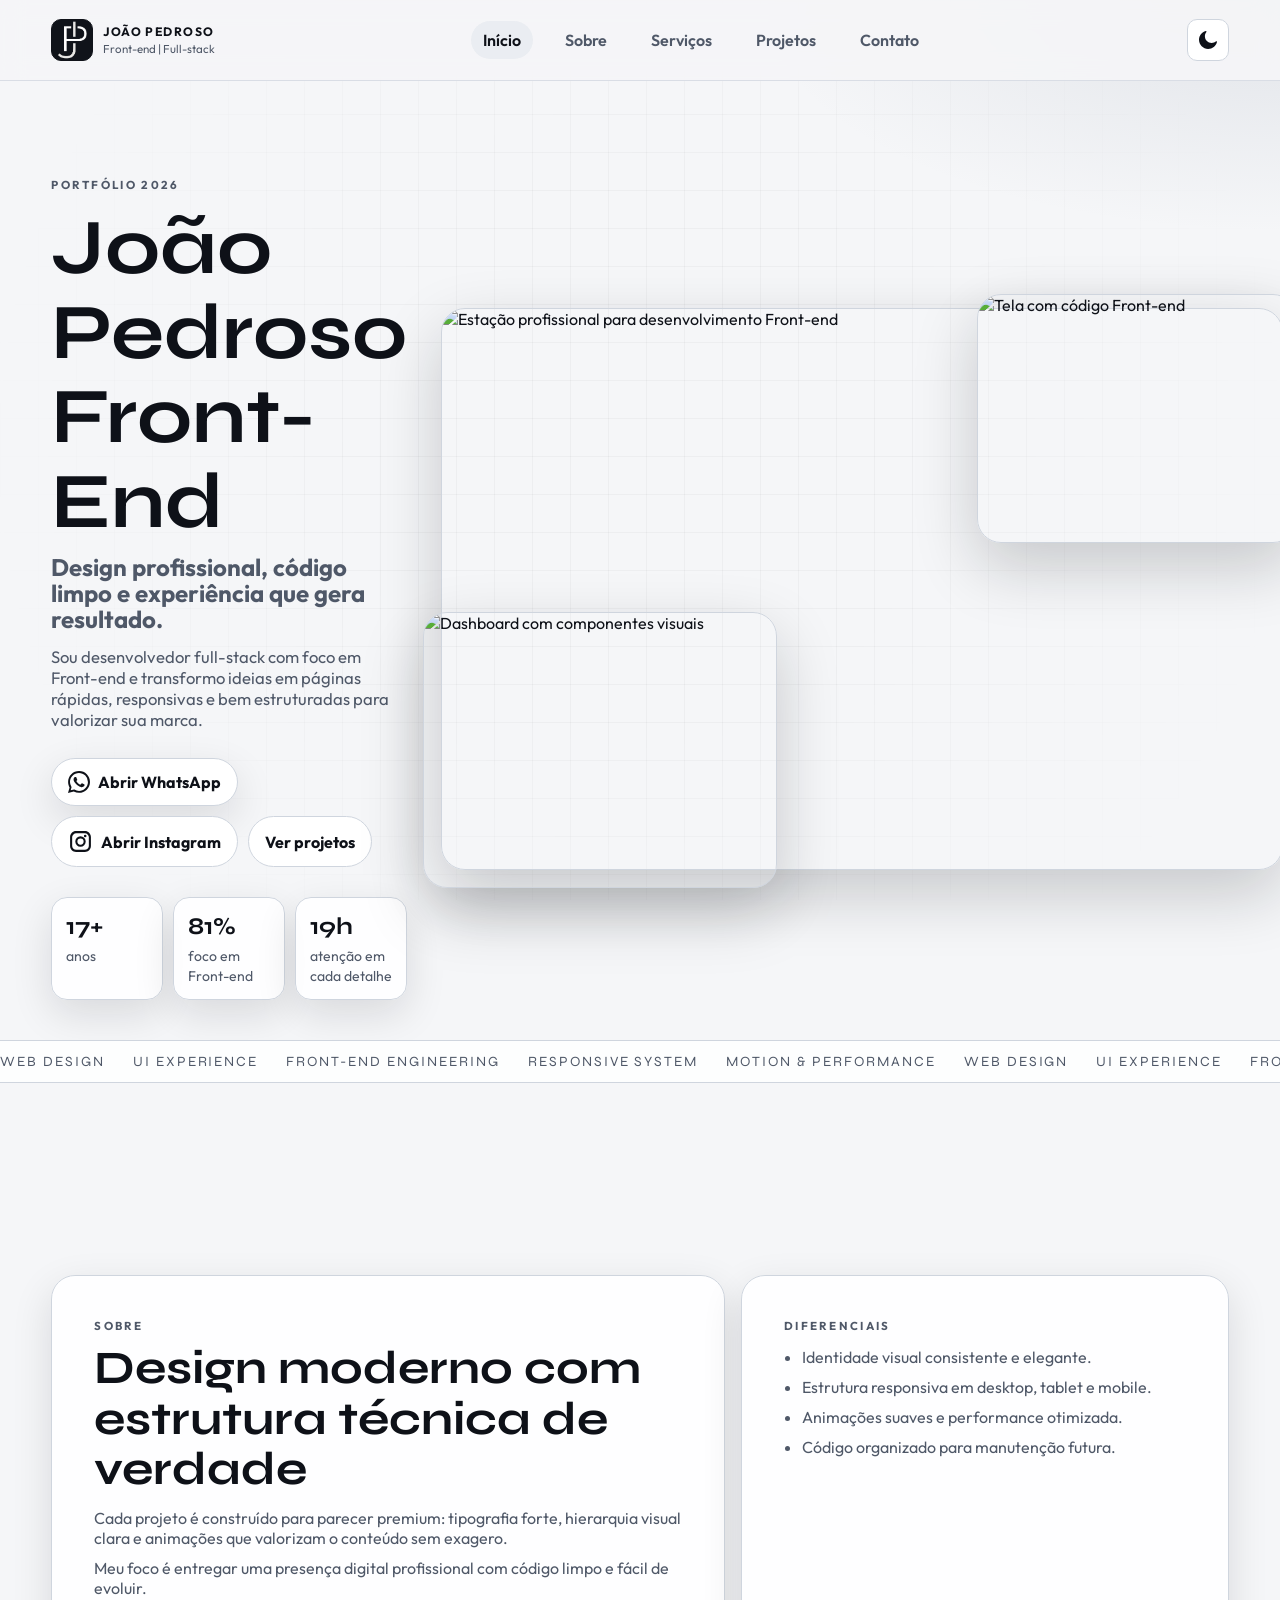
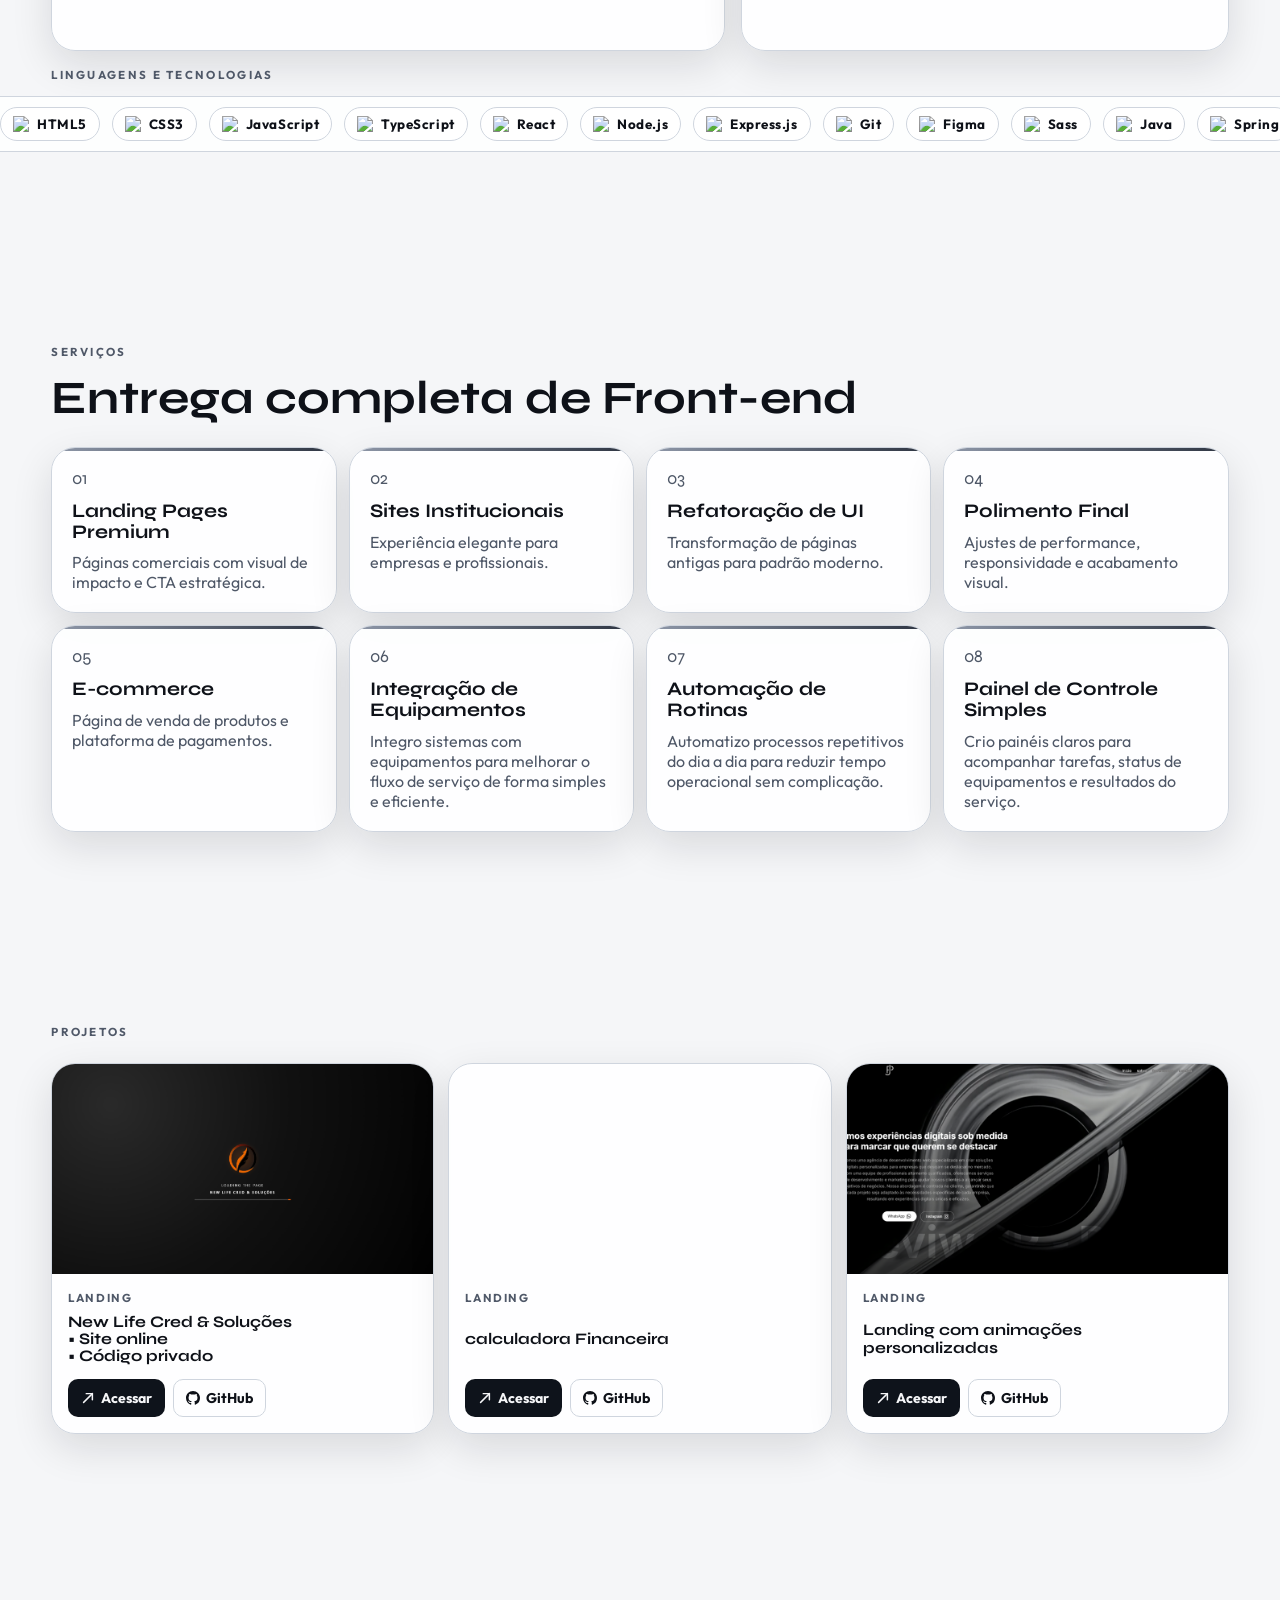
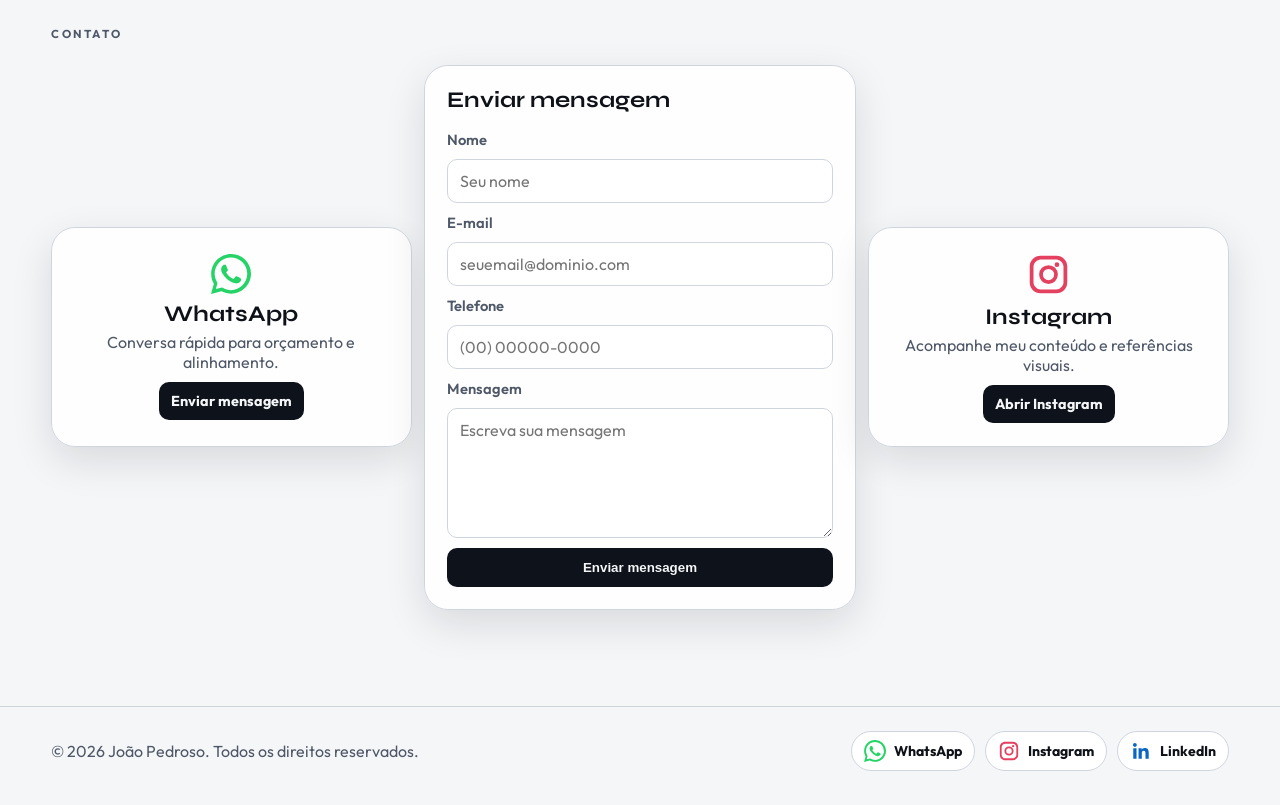
==== index.html @ 0bf7d835 "Commit do portfólio" ====
﻿<!DOCTYPE html>
<html lang="pt-BR">

<head>
  <meta charset="UTF-8" />
  <meta name="viewport" content="width=device-width, initial-scale=1.0" />
  <title>Joao Pedroso | Portfolio Front-end</title>
  <link rel="icon" href="img/logo-jp.png">
  <meta name="description"
    content="Portfolio profissional de Joao Pedroso, desenvolvedor full-stack com foco em front-end, performance, responsividade e experiencia do usuario." />
  <meta name="robots" content="index,follow,max-image-preview:large" />
  <meta name="author" content="Joao Pedroso" />
  <meta name="theme-color" content="#0e131b" />
  <meta property="og:locale" content="pt_BR" />
  <meta property="og:type" content="website" />
  <meta property="og:title" content="Joao Pedroso | Portfolio Front-end" />
  <meta property="og:description" content="Portfolio profissional de Joao Pedroso com foco em front-end moderno, codigo limpo e alta performance." />
  <meta property="og:image" content="img/logo-jp.png" />
  <meta property="og:image:alt" content="Logo de Joao Pedroso" />
  <meta name="twitter:card" content="summary_large_image" />
  <meta name="twitter:title" content="Joao Pedroso | Portfolio Front-end" />
  <meta name="twitter:description" content="Portfolio de front-end com foco em qualidade visual, performance e boas praticas." />
  <meta name="twitter:image" content="img/logo-jp.png" />
  <link rel="preconnect" href="https://fonts.googleapis.com" />
  <link rel="preconnect" href="https://fonts.gstatic.com" crossorigin />
  <link rel="preconnect" href="https://images.unsplash.com" />
  <link rel="preconnect" href="https://cdn.simpleicons.org" />
  <link rel="dns-prefetch" href="//images.unsplash.com" />
  <link rel="dns-prefetch" href="//cdn.simpleicons.org" />
  <link rel="preload" href="img/logo-jp.png" as="image" fetchpriority="high" />
  <link
    href="https://fonts.googleapis.com/css2?family=Syne:wght@500;700;800&family=Outfit:wght@300;400;500;600;700&display=swap"
    rel="stylesheet" />
  <script>
    (function () {
      try {
        var savedTheme = localStorage.getItem('jp-theme');
        var useDark = savedTheme === 'dark' || (savedTheme !== 'light' && window.matchMedia && window.matchMedia('(prefers-color-scheme: dark)').matches);
        document.documentElement.classList.toggle('dark', useDark);
      } catch (error) { }
    })();
  </script>
  <link rel="stylesheet" href="styles.css" />
</head>

<body>
  <noscript>Este site utiliza JavaScript para recursos de navegacao e animacao.</noscript>
  <div id="preload" aria-hidden="true">
    <div class="preload-box">
      <img class="preload-logo" src="img/logo-jp.png" alt="Logo JP">
      <p>Loading Portfólio</p>
      <h1>João Pedroso</h1>
      <div class="preload-line"><span></span></div>
    </div>
  </div>

  <div class="scroll-progress" aria-hidden="true"><span id="progressBar"></span></div>
  <div class="bg-layer" aria-hidden="true"></div>

  <header class="topbar" id="topo">
    <div class="shell topbar-inner">
      <a href="#home" class="brand" aria-label="Início">
        <img src="img/logo-jp.png" alt="Logo João Pedroso" width="42" height="42" />
        <span>
          <strong>JOÃO PEDROSO</strong>
          <small>Front-end | Full-stack</small>
        </span>
      </a>

      <nav class="navbar" id="navbar" aria-label="Navegação principal">
        <ul id="navList">
          <li><a href="#home">Início</a></li>
          <li><a href="#about">Sobre</a></li>
          <li><a href="#services">Serviços</a></li>
          <li><a href="#projects">Projetos</a></li>
          <li><a href="#contact">Contato</a></li>
        </ul>
      </nav>

      <div class="top-actions">
        <button id="themeBtn" class="theme-btn" type="button" aria-label="Ativar tema escuro">
          <svg class="icon-moon" aria-hidden="true" viewBox="0 0 312.812 312.812" width="18" height="18">
            <path
              d="M305.2 178.159c-3.2-.8-6.4 0-9.2 2-10.4 8.8-22.4 16-35.6 20.8-12.4 4.8-26 7.2-40.4 7.2-32.4 0-62-13.2-83.2-34.4-21.2-21.2-34.4-50.8-34.4-83.2 0-13.6 2.4-26.8 6.4-38.8 4.4-12.8 10.8-24.4 19.2-34.4 3.6-4.4 2.8-10.8-1.6-14.4-2.8-2-6-2.8-9.2-2-34 9.2-63.6 29.6-84.8 56.8-20.4 26.8-32.4 60-32.4 96 0 43.6 17.6 83.2 46.4 112s68 46.4 112 46.4c36.8 0 70.8-12.8 98-34 27.6-21.6 47.6-52.4 56-87.6 1.6-5.6-1.6-11.2-7.2-12.4z" />
          </svg>
          <svg class="icon-sun" aria-hidden="true" viewBox="0 0 45.16 45.16" width="18" height="18">
            <path
              d="M22.58 11.269c-6.237 0-11.311 5.075-11.311 11.312s5.074 11.312 11.311 11.312c6.236 0 11.311-5.074 11.311-11.312S28.816 11.269 22.58 11.269zM22.58 7.944a2.207 2.207 0 0 1-2.207-2.206V2.207a2.207 2.207 0 1 1 4.414 0v3.531a2.207 2.207 0 0 1-2.207 2.206zM22.58 37.215a2.207 2.207 0 0 0-2.207 2.207v3.53a2.207 2.207 0 1 0 4.414 0v-3.53a2.208 2.208 0 0 0-2.207-2.207zM32.928 12.231a2.208 2.208 0 0 1 0-3.121l2.497-2.497a2.207 2.207 0 1 1 3.121 3.121l-2.497 2.497a2.207 2.207 0 0 1-3.121 0zM12.231 32.93a2.205 2.205 0 0 0-3.121 0l-2.497 2.496a2.207 2.207 0 0 0 3.121 3.121l2.497-2.498a2.204 2.204 0 0 0 0-3.119zM37.215 22.58c0-1.219.988-2.207 2.207-2.207h3.531a2.207 2.207 0 1 1 0 4.413h-3.531a2.206 2.206 0 0 1-2.207-2.206zM7.944 22.58a2.207 2.207 0 0 0-2.207-2.207h-3.53a2.207 2.207 0 1 0 0 4.413h3.531a2.206 2.206 0 0 0 2.206-2.206zM32.928 32.93a2.208 2.208 0 0 1 3.121 0l2.497 2.497a2.205 2.205 0 1 1-3.121 3.12l-2.497-2.497a2.205 2.205 0 0 1 0-3.12zM12.231 12.231a2.207 2.207 0 0 0 0-3.121L9.734 6.614a2.207 2.207 0 0 0-3.121 3.12l2.497 2.497a2.205 2.205 0 0 0 3.121 0z" />
          </svg>
        </button>
        <button id="menuBtn" class="menu-btn" type="button" aria-expanded="false" aria-controls="navbar"
          aria-label="Abrir menu">
          <span class="menu-btn__icon" aria-hidden="true">
            <span class="menu-btn__bar"></span>
            <span class="menu-btn__bar"></span>
            <span class="menu-btn__bar"></span>
          </span>
        </button>
      </div>
    </div>
  </header>

  <main id="main-content">
    <section id="home" class="hero section">
      <div class="shell hero-layout">
        <div class="hero-left reveal">
          <p class="label">Portfólio 2026</p>
          <h2>
            João Pedroso Front-End
            <span>Design profissional, código limpo e experiência que gera resultado.</span>
          </h2>
          <p class="hero-copy">Sou desenvolvedor full-stack com foco em Front-end e transformo ideias em páginas
            rápidas, responsivas e bem estruturadas para valorizar sua marca.</p>

          <div class="hero-cta">
            <a class="action solid" href="https://wa.me/5543996877731" target="_blank" rel="noopener noreferrer">
              <svg xmlns="http://www.w3.org/2000/svg" width="22" height="22" viewBox="0 0 24 24" fill="currentColor">
            <path
              d="M20.52 3.48A11.79 11.79 0 0 0 12.05 0C5.46 0 .12 5.34.12 11.93c0 2.1.55 4.16 1.6 5.98L0 24l6.27-1.64a11.9 11.9 0 0 0 5.78 1.47h.01c6.58 0 11.93-5.34 11.93-11.93 0-3.19-1.24-6.18-3.47-8.42zM12.06 21.7c-1.78 0-3.53-.48-5.06-1.39l-.36-.21-3.72.97.99-3.63-.23-.37a9.78 9.78 0 0 1-1.5-5.14c0-5.4 4.39-9.79 9.79-9.79 2.61 0 5.07 1.02 6.91 2.86a9.72 9.72 0 0 1 2.87 6.92c0 5.4-4.39 9.78-9.79 9.78zm5.37-7.33c-.29-.14-1.71-.85-1.98-.95-.27-.1-.47-.14-.67.14-.2.29-.77.95-.95 1.15-.17.2-.35.22-.64.07-.29-.14-1.23-.45-2.34-1.44-.87-.78-1.46-1.74-1.63-2.03-.17-.29-.02-.44.13-.58.13-.13.29-.35.44-.52.14-.17.19-.29.29-.49.1-.2.05-.37-.02-.52-.07-.14-.67-1.61-.92-2.21-.24-.58-.48-.5-.67-.51l-.57-.01c-.2 0-.52.07-.79.37-.27.29-1.04 1.01-1.04 2.46s1.06 2.85 1.21 3.05c.14.2 2.09 3.19 5.06 4.47.71.31 1.26.49 1.69.63.71.23 1.36.2 1.87.12.57-.09 1.71-.7 1.95-1.37.24-.67.24-1.24.17-1.37-.07-.12-.27-.2-.56-.34z" />
          </svg>
              <span>Abrir WhatsApp</span>
            </a>
            <a class="action soft" href="https://instagram.com/joao_pedroso_15" target="_blank"
              rel="noopener noreferrer">
              <svg xmlns="http://www.w3.org/2000/svg" width="25" height="25" viewBox="0 0 24 24" fill="currentColor">
            <path
              d="M7.75 2C4.57 2 2 4.57 2 7.75v8.5C2 19.43 4.57 22 7.75 22h8.5C19.43 22 22 19.43 22 16.25v-8.5C22 4.57 19.43 2 16.25 2h-8.5zm0 2h8.5C18.01 4 20 5.99 20 7.75v8.5c0 1.76-1.99 3.75-3.75 3.75h-8.5C5.99 20 4 18.01 4 16.25v-8.5C4 5.99 5.99 4 7.75 4zm8.75 1.5a1.25 1.25 0 1 0 0 2.5 1.25 1.25 0 0 0 0-2.5zM12 7a5 5 0 1 0 0 10 5 5 0 0 0 0-10zm0 2a3 3 0 1 1 0 6 3 3 0 0 1 0-6z" />
          </svg>
              <span>Abrir Instagram</span>
            </a>
            <a class="action soft" href="#projects">Ver projetos</a>
          </div>

          <div class="kpi-row">
            <article class="kpi reveal delay-1">
              <strong data-counter="21" data-suffix="+">0</strong>
              <span>anos</span>
            </article>
            <article class="kpi reveal delay-2">
              <strong data-counter="100" data-suffix="%">0</strong>
              <span>foco em Front-end</span>
            </article>
            <article class="kpi reveal delay-3">
              <strong data-counter="24" data-suffix="h">0</strong>
              <span>atenção em cada detalhe</span>
            </article>
          </div>
        </div>

        <div class="hero-right reveal delay-1">
          <figure class="frame frame-main">
            <img src="https://images.unsplash.com/photo-1518773553398-650c184e0bb3?auto=format&fit=crop&w=1500&q=80"
              alt="Estação profissional para desenvolvimento Front-end" width="1500" height="1000"
              fetchpriority="high" />
          </figure>
          <figure class="frame frame-top">
            <img src="https://images.unsplash.com/photo-1461749280684-dccba630e2f6?auto=format&fit=crop&w=900&q=80"
              alt="Tela com código Front-end" width="900" height="700" loading="lazy" />
          </figure>
          <figure class="frame frame-bottom">
            <img src="https://images.unsplash.com/photo-1558655146-d09347e92766?auto=format&fit=crop&w=900&q=80"
              alt="Dashboard com componentes visuais" width="900" height="700" loading="lazy" />
          </figure>
        </div>
      </div>

      <div class="ticker reveal">
        <div class="track" data-track>
          <span>WEB DESIGN</span>
          <span>UI EXPERIENCE</span>
          <span>FRONT-END ENGINEERING</span>
          <span>RESPONSIVE SYSTEM</span>
          <span>MOTION & PERFORMANCE</span>
        </div>
      </div>
    </section>

    <section id="about" class="section">
      <div class="shell about-layout">
        <article class="about-card reveal">
          <p class="label">Sobre</p>
          <h3>Design moderno com estrutura técnica de verdade</h3>
          <p>Cada projeto é construído para parecer premium: tipografia forte, hierarquia visual clara e animações que
            valorizam o conteúdo sem exagero.</p>
          <p>Meu foco é entregar uma presença digital profissional com código limpo e fácil de evoluir.</p>
        </article>

        <article class="highlight-card reveal delay-1">
          <p class="label">Diferenciais</p>
          <ul>
            <li>Identidade visual consistente e elegante.</li>
            <li>Estrutura responsiva em desktop, tablet e mobile.</li>
            <li>Animações suaves e performance otimizada.</li>
            <li>Código organizado para manutenção futura.</li>
          </ul>
        </article>
      </div>

      <div class="shell about-tech-loop reveal delay-2">
        <p class="label">Linguagens e tecnologias</p>
      </div>

      <div class="ticker tech-ticker reveal delay-2">
        <div class="track track-tech" data-track data-speed="82" data-min-duration="16">
          <span class="tech-chip"><img src="https://cdn.simpleicons.org/html5/E34F26" alt="HTML5" width="16" height="16"
              loading="lazy" />HTML5</span>
          <span class="tech-chip"><img src="https://cdn.simpleicons.org/css/1572B6" alt="CSS3" width="16" height="16"
              loading="lazy" />CSS3</span>
          <span class="tech-chip"><img src="https://cdn.simpleicons.org/javascript/F7DF1E" alt="JavaScript" width="16"
              height="16" loading="lazy" />JavaScript</span>
          <span class="tech-chip"><img src="https://cdn.simpleicons.org/typescript/3178C6" alt="TypeScript" width="16"
              height="16" loading="lazy" />TypeScript</span>
          <span class="tech-chip"><img src="https://cdn.simpleicons.org/react/61DAFB" alt="React" width="16" height="16"
              loading="lazy" />React</span>
          <span class="tech-chip"><img src="https://cdn.simpleicons.org/node.js/5FA04E" alt="Node.js" width="16"
              height="16" loading="lazy" />Node.js</span>
          <span class="tech-chip"><img src="https://cdn.simpleicons.org/express/white" alt="Express.js" width="16"
              height="16" loading="lazy" />Express.js</span>
          <span class="tech-chip"><img src="https://cdn.simpleicons.org/git/F05032" alt="Git" width="16" height="16"
              loading="lazy" />Git</span>
          <span class="tech-chip"><img src="https://cdn.simpleicons.org/figma/F24E1E" alt="Figma" width="16" height="16"
              loading="lazy" />Figma</span>
          <span class="tech-chip"><img src="https://cdn.simpleicons.org/sass/CC6699" alt="Sass" width="16" height="16"
              loading="lazy" />Sass</span>
          <span class="tech-chip"><img src="https://cdn.jsdelivr.net/gh/devicons/devicon/icons/java/java-original.svg" alt="Java" width="16" height="16"
              loading="lazy" />Java</span>
          <span class="tech-chip"><img src="https://cdn.simpleicons.org/spring" alt="Java" width="16" height="16"
              loading="lazy" />Spring</span>
          <span class="tech-chip"><img src="https://cdn.simpleicons.org/python/3776AB" alt="Python" width="16"
              height="16" loading="lazy" />Python</span>
        </div>
      </div>
    </section>

    <section id="services" class="section">
      <div class="shell">
        <div class="section-head reveal">
          <p class="label">Serviços</p>
          <h3>Entrega completa de Front-end</h3>
        </div>

        <div class="service-board">
          <article class="service-item reveal">
            <span>01</span>
            <h4>Landing Pages Premium</h4>
            <p>Páginas comerciais com visual de impacto e CTA estratégica.</p>
          </article>
          <article class="service-item reveal delay-1">
            <span>02</span>
            <h4>Sites Institucionais</h4>
            <p>Experiência elegante para empresas e profissionais.</p>
          </article>
          <article class="service-item reveal delay-2">
            <span>03</span>
            <h4>Refatoração de UI</h4>
            <p>Transformação de páginas antigas para padrão moderno.</p>
          </article>
          <article class="service-item reveal delay-3">
            <span>04</span>
            <h4>Polimento Final</h4>
            <p>Ajustes de performance, responsividade e acabamento visual.</p>
          </article>
          <article class="service-item reveal delay-5">
            <span>05</span>
            <h4>E-commerce</h4>
            <p>Página de venda de produtos e plataforma de pagamentos.</p>
          </article>
          <article class="service-item reveal delay-6">
            <span>06</span>
            <h4>Integração de Equipamentos</h4>
            <p>Integro sistemas com equipamentos para melhorar o fluxo de serviço de forma simples e eficiente.</p>
          </article>
          <article class="service-item reveal delay-7">
            <span>07</span>
            <h4>Automação de Rotinas</h4>
            <p>Automatizo processos repetitivos do dia a dia para reduzir tempo operacional sem complicação.</p>
          </article>
          <article class="service-item reveal delay-8">
            <span>08</span>
            <h4>Painel de Controle Simples</h4>
            <p>Crio painéis claros para acompanhar tarefas, status de equipamentos e resultados do serviço.</p>
          </article>
        </div>
      </div>
    </section>

    <section id="projects" class="section">
      <div class="shell">
        <div class="section-head reveal">
          <p class="label">Projetos</p>
        </div>

        <div class="project-mosaic">
          <article class="project reveal">
            <img src="img/tela1.png" alt="Projeto de landing page moderna" width="1400" height="920" loading="lazy" />
            <div class="project-body">
              <p>Landing</p>
              <h4>New Life Cred & Soluções
                <br>• Site online
                <br>• Código privado
              </h4>
              <div class="project-actions">
                <a href="https://newlifecredsolucoes.netlify.app/" target="_blank" rel="noopener noreferrer">
                  <svg aria-hidden="true" viewBox="0 0 16 16" width="14" height="14" fill="none" stroke="currentColor"
                    stroke-width="1.7" stroke-linecap="round" stroke-linejoin="round">
                    <path d="M6 3h7v7" />
                    <path d="M13 3L3 13" />
                  </svg>
                  <span>Acessar</span>
                </a>
                <a href="https://github.com/" target="_blank" rel="noopener noreferrer" class="alt">
                  <svg aria-hidden="true" viewBox="0 0 16 16" width="14" height="14">
                    <path fill="currentColor"
                      d="M8 0C3.58 0 0 3.58 0 8c0 3.54 2.29 6.53 5.47 7.59.4.07.55-.17.55-.38 0-.19-.01-.82-.01-1.49-2.01.37-2.53-.49-2.69-.94-.09-.23-.48-.94-.82-1.13-.28-.15-.68-.52-.01-.53.63-.01 1.08.58 1.23.82.72 1.21 1.87.87 2.33.66.07-.52.28-.87.51-1.07-1.78-.2-3.64-.89-3.64-3.95 0-.87.31-1.59.82-2.15-.08-.2-.36-1.02.08-2.12 0 0 .67-.21 2.2.82a7.65 7.65 0 0 1 2-.27c.68 0 1.36.09 2 .27 1.53-1.04 2.2-.82 2.2-.82.44 1.1.16 1.92.08 2.12.51.56.82 1.27.82 2.15 0 3.07-1.87 3.75-3.65 3.95.29.25.54.73.54 1.48 0 1.07-.01 1.93-.01 2.2 0 .21.15.46.55.38A8.01 8.01 0 0 0 16 8c0-4.42-3.58-8-8-8z" />
                  </svg>
                  <span>GitHub</span>
                </a>
              </div>
            </div>
          </article>

          <article class="project reveal delay-1">
            <img src="img/tela2.png" alt="Projeto de calculadora" width="1200" height="860" loading="lazy" />
            <div class="project-body">
              <p>Landing</p>
              <h4>calculadora Financeira</h4>
              <div class="project-actions">
                <a href="https://calculadoras-financeiras-joaopedroso.netlify.app/" target="_blank"
                  rel="noopener noreferrer">
                  <svg aria-hidden="true" viewBox="0 0 16 16" width="14" height="14" fill="none" stroke="currentColor"
                    stroke-width="1.7" stroke-linecap="round" stroke-linejoin="round">
                    <path d="M6 3h7v7" />
                    <path d="M13 3L3 13" />
                  </svg>
                  <span>Acessar</span>
                </a>
                <a href="https://github.com/" target="_blank" rel="noopener noreferrer" class="alt">
                  <svg aria-hidden="true" viewBox="0 0 16 16" width="14" height="14">
                    <path fill="currentColor"
                      d="M8 0C3.58 0 0 3.58 0 8c0 3.54 2.29 6.53 5.47 7.59.4.07.55-.17.55-.38 0-.19-.01-.82-.01-1.49-2.01.37-2.53-.49-2.69-.94-.09-.23-.48-.94-.82-1.13-.28-.15-.68-.52-.01-.53.63-.01 1.08.58 1.23.82.72 1.21 1.87.87 2.33.66.07-.52.28-.87.51-1.07-1.78-.2-3.64-.89-3.64-3.95 0-.87.31-1.59.82-2.15-.08-.2-.36-1.02.08-2.12 0 0 .67-.21 2.2.82a7.65 7.65 0 0 1 2-.27c.68 0 1.36.09 2 .27 1.53-1.04 2.2-.82 2.2-.82.44 1.1.16 1.92.08 2.12.51.56.82 1.27.82 2.15 0 3.07-1.87 3.75-3.65 3.95.29.25.54.73.54 1.48 0 1.07-.01 1.93-.01 2.2 0 .21.15.46.55.38A8.01 8.01 0 0 0 16 8c0-4.42-3.58-8-8-8z" />
                  </svg>
                  <span>GitHub</span>
                </a>
              </div>
            </div>
          </article>

          <article class="project reveal delay-2 project-placeholder-card">
            <img src="img/tela3.png" alt="Projeto de landing com animações personalizadas" width="1200" height="860"
              loading="lazy" />
            <div class="project-body">
              <p>Landing</p>
              <h4>Landing com animações personalizadas</h4>
              <div class="project-actions">
                <a href="https://perfil-jp.netlify.app/" target="_blank" rel="noopener noreferrer">
                  <svg aria-hidden="true" viewBox="0 0 16 16" width="14" height="14" fill="none" stroke="currentColor"
                    stroke-width="1.7" stroke-linecap="round" stroke-linejoin="round">
                    <path d="M6 3h7v7" />
                    <path d="M13 3L3 13" />
                  </svg>
                  <span>Acessar</span>
                </a>
                <a href="https://github.com/" target="_blank" rel="noopener noreferrer" class="alt">
                  <svg aria-hidden="true" viewBox="0 0 16 16" width="14" height="14">
                    <path fill="currentColor"
                      d="M8 0C3.58 0 0 3.58 0 8c0 3.54 2.29 6.53 5.47 7.59.4.07.55-.17.55-.38 0-.19-.01-.82-.01-1.49-2.01.37-2.53-.49-2.69-.94-.09-.23-.48-.94-.82-1.13-.28-.15-.68-.52-.01-.53.63-.01 1.08.58 1.23.82.72 1.21 1.87.87 2.33.66.07-.52.28-.87.51-1.07-1.78-.2-3.64-.89-3.64-3.95 0-.87.31-1.59.82-2.15-.08-.2-.36-1.02.08-2.12 0 0 .67-.21 2.2.82a7.65 7.65 0 0 1 2-.27c.68 0 1.36.09 2 .27 1.53-1.04 2.2-.82 2.2-.82.44 1.1.16 1.92.08 2.12.51.56.82 1.27.82 2.15 0 3.07-1.87 3.75-3.65 3.95.29.25.54.73.54 1.48 0 1.07-.01 1.93-.01 2.2 0 .21.15.46.55.38A8.01 8.01 0 0 0 16 8c0-4.42-3.58-8-8-8z" />
                  </svg>
                  <span>GitHub</span>
                </a>
              </div>
            </div>
          </article>
        </div>
      </div>
      <!-- <div class="projects-more reveal">
        <a href="projetos.html" class="btn-more">
          <span>Ver mais</span>

          <svg viewBox="0 0 16 16" width="16" height="16" fill="none" stroke="currentColor" stroke-width="1.8"
            stroke-linecap="round" stroke-linejoin="round">
            <path d="M3 8h10" />
            <path d="M9 4l4 4-4 4" />
          </svg>

        </a>
      </div> -->
    </section>


    <section id="contact" class="section">
      <div class="shell">
        <div class="section-head reveal">
          <p class="label">Contato</p>
        </div>

        <div class="contact-layout">
          <article class="contact-card contact-card-compact whatsapp reveal">
            <svg xmlns="http://www.w3.org/2000/svg" width="40" height="40" viewBox="0 0 24 24" fill="currentColor">
            <path
              d="M20.52 3.48A11.79 11.79 0 0 0 12.05 0C5.46 0 .12 5.34.12 11.93c0 2.1.55 4.16 1.6 5.98L0 24l6.27-1.64a11.9 11.9 0 0 0 5.78 1.47h.01c6.58 0 11.93-5.34 11.93-11.93 0-3.19-1.24-6.18-3.47-8.42zM12.06 21.7c-1.78 0-3.53-.48-5.06-1.39l-.36-.21-3.72.97.99-3.63-.23-.37a9.78 9.78 0 0 1-1.5-5.14c0-5.4 4.39-9.79 9.79-9.79 2.61 0 5.07 1.02 6.91 2.86a9.72 9.72 0 0 1 2.87 6.92c0 5.4-4.39 9.78-9.79 9.78zm5.37-7.33c-.29-.14-1.71-.85-1.98-.95-.27-.1-.47-.14-.67.14-.2.29-.77.95-.95 1.15-.17.2-.35.22-.64.07-.29-.14-1.23-.45-2.34-1.44-.87-.78-1.46-1.74-1.63-2.03-.17-.29-.02-.44.13-.58.13-.13.29-.35.44-.52.14-.17.19-.29.29-.49.1-.2.05-.37-.02-.52-.07-.14-.67-1.61-.92-2.21-.24-.58-.48-.5-.67-.51l-.57-.01c-.2 0-.52.07-.79.37-.27.29-1.04 1.01-1.04 2.46s1.06 2.85 1.21 3.05c.14.2 2.09 3.19 5.06 4.47.71.31 1.26.49 1.69.63.71.23 1.36.2 1.87.12.57-.09 1.71-.7 1.95-1.37.24-.67.24-1.24.17-1.37-.07-.12-.27-.2-.56-.34z" />
          </svg>
            <h4>WhatsApp</h4>
            <p>Conversa rápida para orçamento e alinhamento.</p>
            <a href="https://wa.me/5543996877731" target="_blank" rel="noopener noreferrer">Enviar mensagem</a>
          </article>

          <form id="contactForm" class="contact-form reveal delay-2"
            action="https://formsubmit.co/joaoclaudiocaleffipedroso520@gmail.com" method="POST">
            <input type="hidden" name="_captcha" value="false" />
            <input type="hidden" name="_subject" value="Novo contato via portfolio" />
            <input type="hidden" name="_template" value="table" />
            <input type="text" name="_honey" tabindex="-1" autocomplete="off" aria-hidden="true"
              style="position:absolute;left:-9999px" />
            <h4>Enviar mensagem</h4>

            <label for="name">Nome</label>
            <input id="name" name="name" type="text" placeholder="Seu nome" autocomplete="name" required />

            <label for="email">E-mail</label>
            <input id="email" name="email" type="email" placeholder="seuemail@dominio.com" autocomplete="email" required />

            <label for="telefone">Telefone</label>
            <input id="telefone" name="telefone" type="tel" placeholder="(00) 00000-0000" autocomplete="tel" inputmode="tel" required />

            <label for="message">Mensagem</label>
            <textarea id="message" name="message" rows="5" placeholder="Escreva sua mensagem" autocomplete="off" required></textarea>

            <button type="submit">Enviar mensagem</button>
            <p id="formMessage" aria-live="polite" aria-atomic="true" role="status" hidden></p>
          </form>
          <article class="contact-card contact-card-compact instagram reveal delay-1">
            <svg xmlns="http://www.w3.org/2000/svg" width="45" height="45" viewBox="0 0 24 24" fill="currentColor">
              <path
                d="M7.75 2C4.57 2 2 4.57 2 7.75v8.5C2 19.43 4.57 22 7.75 22h8.5C19.43 22 22 19.43 22 16.25v-8.5C22 4.57 19.43 2 16.25 2h-8.5zm0 2h8.5C18.01 4 20 5.99 20 7.75v8.5c0 1.76-1.99 3.75-3.75 3.75h-8.5C5.99 20 4 18.01 4 16.25v-8.5C4 5.99 5.99 4 7.75 4zm8.75 1.5a1.25 1.25 0 1 0 0 2.5 1.25 1.25 0 0 0 0-2.5zM12 7a5 5 0 1 0 0 10 5 5 0 0 0 0-10zm0 2a3 3 0 1 1 0 6 3 3 0 0 1 0-6z" />
            </svg>
            <h4>Instagram</h4>
            <p>Acompanhe meu conteúdo e referências visuais.</p>
            <a href="https://instagram.com/joao_pedroso_15" target="_blank" rel="noopener noreferrer">
              Abrir Instagram
            </a>
          </article>
        </div>
      </div>
    </section>
  </main>

  <footer class="footer">
    <div class="shell footer-inner">
      <p>&copy; <span id="year"></span> João Pedroso. Todos os direitos reservados.</p>
      <div class="footer-links">
        <a href="https://wa.me/5543996877731" target="_blank" rel="noopener noreferrer">
          <svg xmlns="http://www.w3.org/2000/svg" width="22" height="22" viewBox="0 0 24 24" fill="#25D366">
            <path
              d="M20.52 3.48A11.79 11.79 0 0 0 12.05 0C5.46 0 .12 5.34.12 11.93c0 2.1.55 4.16 1.6 5.98L0 24l6.27-1.64a11.9 11.9 0 0 0 5.78 1.47h.01c6.58 0 11.93-5.34 11.93-11.93 0-3.19-1.24-6.18-3.47-8.42zM12.06 21.7c-1.78 0-3.53-.48-5.06-1.39l-.36-.21-3.72.97.99-3.63-.23-.37a9.78 9.78 0 0 1-1.5-5.14c0-5.4 4.39-9.79 9.79-9.79 2.61 0 5.07 1.02 6.91 2.86a9.72 9.72 0 0 1 2.87 6.92c0 5.4-4.39 9.78-9.79 9.78zm5.37-7.33c-.29-.14-1.71-.85-1.98-.95-.27-.1-.47-.14-.67.14-.2.29-.77.95-.95 1.15-.17.2-.35.22-.64.07-.29-.14-1.23-.45-2.34-1.44-.87-.78-1.46-1.74-1.63-2.03-.17-.29-.02-.44.13-.58.13-.13.29-.35.44-.52.14-.17.19-.29.29-.49.1-.2.05-.37-.02-.52-.07-.14-.67-1.61-.92-2.21-.24-.58-.48-.5-.67-.51l-.57-.01c-.2 0-.52.07-.79.37-.27.29-1.04 1.01-1.04 2.46s1.06 2.85 1.21 3.05c.14.2 2.09 3.19 5.06 4.47.71.31 1.26.49 1.69.63.71.23 1.36.2 1.87.12.57-.09 1.71-.7 1.95-1.37.24-.67.24-1.24.17-1.37-.07-.12-.27-.2-.56-.34z" />
          </svg>
          <span>WhatsApp</span>
        </a>

        <a href="https://instagram.com/joao_pedroso_15" target="_blank" rel="noopener noreferrer">
          <svg xmlns="http://www.w3.org/2000/svg" width="22" height="22" viewBox="0 0 24 24" fill="#E4405F">
            <path
              d="M7.75 2C4.57 2 2 4.57 2 7.75v8.5C2 19.43 4.57 22 7.75 22h8.5C19.43 22 22 19.43 22 16.25v-8.5C22 4.57 19.43 2 16.25 2h-8.5zm0 2h8.5C18.01 4 20 5.99 20 7.75v8.5c0 1.76-1.99 3.75-3.75 3.75h-8.5C5.99 20 4 18.01 4 16.25v-8.5C4 5.99 5.99 4 7.75 4zm8.75 1.5a1.25 1.25 0 1 0 0 2.5 1.25 1.25 0 0 0 0-2.5zM12 7a5 5 0 1 0 0 10 5 5 0 0 0 0-10zm0 2a3 3 0 1 1 0 6 3 3 0 0 1 0-6z" />
          </svg>
          <span>Instagram</span>
        </a>

        <a href="https://www.linkedin.com/in/joão-pedroso-" target="_blank" rel="noopener noreferrer">
          <svg xmlns="http://www.w3.org/2000/svg" width="22" height="22" viewBox="0 0 24 24" fill="#0A66C2">
            <path
              d="M20.447 20.452H16.9V14.84c0-1.337-.025-3.06-1.865-3.06-1.868 0-2.154 1.459-2.154 2.967v5.705H9.337V9h3.4v1.561h.049c.474-.9 1.635-1.849 3.364-1.849 3.597 0 4.26 2.368 4.26 5.455v6.285zM5.337 7.433c-1.144 0-2.068-.927-2.068-2.07 0-1.144.924-2.069 2.068-2.069 1.143 0 2.068.925 2.068 2.069 0 1.143-.925 2.07-2.068 2.07zM7.119 20.452H3.555V9h3.564v11.452z" />
          </svg>
          <span>LinkedIn</span>
        </a>
      </div>
    </div>
  </footer>

  <script src="script.js" defer></script>
</body>

</html>
---- styles.css ----
﻿:root {
  --bg: #f5f6f8;
  --surface: #ffffff;
  --surface-soft: #eaedf2;
  --text: #0e1118;
  --text-soft: #4f5868;
  --line: #cfd5de;
  --primary: #0e131b;
  --primary-soft: #252c3a;
  --shadow-soft: 0 14px 40px rgba(14, 18, 27, 0.12);
  --shadow-hard: 0 24px 64px rgba(14, 18, 27, 0.2);
  --radius-lg: 24px;
  --radius-md: 16px;
}

html.dark,
body.dark {
  --bg: #0b0f16;
  --surface: #121824;
  --surface-soft: #1a2232;
  --text: #edf1f7;
  --text-soft: #b3bdcd;
  --line: #2e3a4f;
  --primary: #f0f4fa;
  --primary-soft: #d2dae8;
  --shadow-soft: 0 14px 42px rgba(0, 0, 0, 0.32);
  --shadow-hard: 0 24px 66px rgba(0, 0, 0, 0.48);
}

.instagram svg{
  color:#E4405F;
}
.whatsapp svg{
  color:#25D366;
}

* {
  box-sizing: border-box;
}

html {
  scroll-behavior: smooth;
}

body {
  margin: 0;
  min-height: 100vh;
  overflow-x: hidden;
  color: var(--text);
  font-family: "Outfit", sans-serif;
  background:
    radial-gradient(1000px 450px at 0% -8%, rgba(134, 143, 158, 0.2), transparent 60%),
    radial-gradient(900px 400px at 100% 0%, rgba(120, 132, 153, 0.16), transparent 58%),
    var(--bg);
}

img {
  display: block;
  max-width: 100%;
}

a {
  color: inherit;
}

.bg-layer {
  position: fixed;
  inset: 0;
  z-index: -1;
  pointer-events: none;
  background-image:
    linear-gradient(to right, rgba(0, 0, 0, 0.03) 1px, transparent 1px),
    linear-gradient(to bottom, rgba(0, 0, 0, 0.03) 1px, transparent 1px);
  background-size: 38px 38px;
  mask-image: radial-gradient(circle at center, black 35%, transparent 85%);
}

.shell {
  width: min(1180px, 92%);
  margin: 0 auto;
}

.section {
  padding: 96px 0;
}

#home {
  scroll-margin-top: 10rem;
}


#about {
  scroll-margin-top: 10rem;
}

#services {
  scroll-margin-top: 10rem;
}

.label {
  margin: 0 0 14px;
  text-transform: uppercase;
  letter-spacing: 0.2em;
  font-size: 0.72rem;
  font-weight: 700;
  color: var(--text-soft);
}

h1,
h2,
h3,
h4 {
  margin-top: 0;
  line-height: 1.08;
  font-family: "Syne", sans-serif;
}

p {
  margin-top: 0;
}

#preload {
  position: fixed;
  inset: 0;
  z-index: 1200;
  display: grid;
  place-items: center;
  background: var(--bg);
  color: var(--text);
  transition: opacity 0.55s ease, visibility 0.55s ease;
}

#preload.hide {
  opacity: 0;
  visibility: hidden;
}

.preload-box {
  width: min(520px, 86%);
  text-align: center;
}

.preload-logo {
  width: 90px;
  height: 90px;
  object-fit: contain;
  margin: 0 auto 16px;
  padding: 10px;
  border-radius: 16px;
  background: #000000;
  border: 1px solid rgba(255, 255, 255, 0.45);
  box-shadow: 0 10px 28px rgba(0, 0, 0, 0.25);
}

html.dark .preload-logo,
body.dark .preload-logo {
  border-color: var(--line);
  background: var(--surface);
}

.preload-box p {
  margin: 0 0 12px;
  letter-spacing: 0.2em;
  text-transform: uppercase;
  font-size: 0.72rem;
  color: var(--text-soft);
}

.preload-box h1 {
  margin: 0;
  font-size: clamp(2rem, 8vw, 4.2rem);
}

.preload-line {
  margin-top: 16px;
  height: 4px;
  border-radius: 999px;
  background: color-mix(in srgb, var(--line) 55%, transparent);
  overflow: hidden;
}

.preload-line span {
  display: block;
  width: 100%;
  height: 100%;
  transform-origin: left;
  background: linear-gradient(90deg, var(--text), var(--text-soft));
  animation: preload 1.4s ease forwards;
}

@keyframes preload {
  from {
    transform: scaleX(0);
  }

  to {
    transform: scaleX(1);
  }
}

.scroll-progress {
  position: fixed;
  top: 0;
  left: 0;
  width: 100%;
  height: 4px;
  z-index: 1100;
}

#progressBar {
  display: block;
  width: 0;
  height: 100%;
  background: linear-gradient(90deg, #7f8797, #161d29);
}

body.dark #progressBar {
  background: linear-gradient(90deg, #f0f4fa, #909db2);
}

.topbar {
  position: sticky;
  top: 0;
  z-index: 1000;
  backdrop-filter: blur(12px);
  background: color-mix(in srgb, var(--bg) 90%, transparent);
  border-bottom: 1px solid color-mix(in srgb, var(--line) 72%, transparent);
}

.topbar-inner {
  min-height: 80px;
  display: flex;
  align-items: center;
  justify-content: space-between;
  gap: 16px;
}

.brand {
  text-decoration: none;
  display: inline-flex;
  align-items: center;
  gap: 10px;
}

.brand img {
  width: 42px;
  height: 42px;
  object-fit: contain;
  border-radius: 10px;
  border: 1px solid #10131a;
  background: #10131a;
  transition: background-color 0.25s ease, border-color 0.25s ease;
}

body.dark .brand img {
  border-color: var(--line);
  background: var(--surface);
}

.brand span {
  display: grid;
  gap: 2px;
}

.brand strong {
  letter-spacing: 0.12em;
  font-size: 0.76rem;
}

.brand small {
  font-size: 0.72rem;
  color: var(--text-soft);
}

.navbar ul {
  margin: 0;
  padding: 0;
  list-style: none;
  display: flex;
  gap: 20px;
}

.navbar a {
  text-decoration: none;
  color: var(--text-soft);
  font-weight: 600;
  padding: 9px 12px;
  border-radius: 999px;
  transition: background 0.2s ease, color 0.2s ease;
}

.navbar a:hover,
.navbar a.active {
  background: var(--surface-soft);
  color: var(--text);
}

.top-actions {
  display: flex;
  align-items: center;
  gap: 8px;
}

.theme-btn,
.menu-btn {
  border: 1px solid var(--line);
  background: var(--surface);
  color: var(--text);
  border-radius: 10px;
  padding: 9px 12px;
  font-weight: 700;
  cursor: pointer;
}

.theme-btn {
  width: 42px;
  height: 42px;
  padding: 0;
  display: inline-grid;
  place-items: center;
  position: relative;
  overflow: hidden;
}

.theme-btn .icon-moon,
.theme-btn .icon-sun {
  position: absolute;
  width: 18px;
  height: 18px;
  color: var(--text);
  transition: opacity 0.22s ease, transform 0.22s ease;
}

.theme-btn .icon-moon path,
.theme-btn .icon-sun path {
  fill: currentColor;
}

.theme-btn .icon-moon {
  opacity: 1;
  transform: scale(1) rotate(0deg);
}

.theme-btn .icon-sun {
  opacity: 0;
  transform: scale(0.75) rotate(-20deg);
}

body.dark .theme-btn .icon-moon {
  opacity: 0;
  transform: scale(0.75) rotate(20deg);
}

body.dark .theme-btn .icon-sun {
  opacity: 1;
  transform: scale(1) rotate(0deg);
}

.menu-btn {
  display: none;
  width: 42px;
  height: 42px;
  padding: 0;
  align-items: center;
  justify-content: center;
}

.menu-btn__icon {
  width: 18px;
  height: 16px;
  display: grid;
  gap: 4px;
}

.menu-btn__bar {
  display: block;
  width: 100%;
  height: 2px;
  border-radius: 999px;
  background: currentColor;
  transform-origin: center;
  transition: transform 0.25s ease, opacity 0.2s ease;
}

.menu-btn.open .menu-btn__bar:nth-child(1) {
  transform: translateY(7px) rotate(45deg);
}

.menu-btn.open .menu-btn__bar:nth-child(2) {
  opacity: 0;
}

.menu-btn.open .menu-btn__bar:nth-child(3) {
  transform: translateY(-6px) rotate(135deg);
}

.hero {
  overflow: hidden;
}

.hero-layout {
  display: grid;
  grid-template-columns: 1.06fr 0.94fr;
  gap: 34px;
  align-items: center;
}

.hero-left h2 {
  margin-bottom: 14px;
  font-size: clamp(2.2rem, 8vw, 4.9rem);
  max-width: 12ch;
}

.hero-left h2 span {
  display: block;
  margin-top: 10px;
  font-family: "Outfit", sans-serif;
  color: var(--text-soft);
  font-size: clamp(1rem, 2.1vw, 1.5rem);
}

.hero-copy {
  margin-bottom: 0;
  color: var(--text-soft);
  max-width: 62ch;
  font-size: clamp(1rem, 1.3vw, 1.16rem);
}

.hero-cta {
  margin: 28px 0 30px;
  display: flex;
  flex-wrap: wrap;
  gap: 10px;
}

.action {
  text-decoration: none;
  display: inline-flex;
  align-items: center;
  justify-content: center;
  gap: 8px;
  border: 1px solid var(--line);
  border-radius: 999px;
  padding: 12px 16px;
  font-weight: 700;
  transition: transform 0.2s ease;
}

.action:hover {
  transform: translateY(-2px);
}

.action.solid {
  background: var(--surface);
  box-shadow: var(--shadow-soft);
}

.wa-hero-icon {
  width: 18px;
  height: 18px;
  flex: 0 0 18px;
}

body.dark .wa-hero-icon {
  filter: invert(1);
}

.action.soft {
  background: var(--surface);
}

.action.ghost {
  background: transparent;
}

.kpi-row {
  display: grid;
  grid-template-columns: repeat(3, 1fr);
  gap: 10px;
}

.kpi {
  border: 1px solid var(--line);
  border-radius: var(--radius-md);
  background: color-mix(in srgb, var(--surface) 88%, transparent);
  box-shadow: var(--shadow-soft);
  padding: 14px;
}

.kpi strong {
  display: block;
  font-family: "Syne", sans-serif;
  font-size: 1.5rem;
  margin-bottom: 4px;
}

.kpi span {
  font-size: 0.88rem;
  color: var(--text-soft);
}

.hero-right {
  position: relative;
  min-height: 560px;
}

.frame {
  margin: 0;
  border-radius: var(--radius-lg);
  border: 1px solid var(--line);
  overflow: hidden;
  box-shadow: var(--shadow-hard);
}

.frame img {
  width: 100%;
  height: 100%;
  object-fit: cover;
}

.frame-main {
  height: 100%;
}

.frame-main img {
  min-height: 560px;
}

.frame-top {
  position: absolute;
  top: -14px;
  right: -14px;
  width: 38%;
}

.frame-bottom {
  position: absolute;
  bottom: -18px;
  left: -18px;
  width: 42%;
}

.ticker {
  margin-top: 40px;
  border-top: 1px solid var(--line);
  border-bottom: 1px solid var(--line);
  overflow: hidden;
  background: color-mix(in srgb, var(--surface) 82%, transparent);
}

.track {
  width: max-content;
  display: flex;
  gap: 28px;
  padding: 12px 0;
  animation: marquee 30s linear infinite;
  will-change: transform;
}

.track span {
  white-space: nowrap;
  letter-spacing: 0.14em;
  font-size: 0.88rem;
  font-family: "Syne", sans-serif;
  color: var(--text-soft);
}

@keyframes marquee {
  from {
    transform: translateX(0);
  }

  to {
    transform: translateX(calc(-1 * var(--loop-width, 50%)));
  }
}

.about-layout {
  display: grid;
  grid-template-columns: 1.16fr 0.84fr;
  gap: 16px;
}

.about-tech-loop {
  margin-top: 16px;
  margin-bottom: 8px;
}

.about-card,
.highlight-card,
.service-item,
.project,
.contact-card,
.contact-form {
  border: 1px solid var(--line);
  border-radius: var(--radius-lg);
  background: color-mix(in srgb, var(--surface) 90%, transparent);
  box-shadow: var(--shadow-soft);
}

.about-card,
.highlight-card {
  padding: clamp(24px, 4vw, 42px);
}

.about-card h3,
.section-head h3 {
  margin-bottom: 14px;
  font-size: clamp(1.8rem, 4vw, 2.9rem);
}

.about-card p {
  color: var(--text-soft);
  margin-bottom: 10px;
}

.highlight-card ul {
  margin: 0;
  padding-left: 18px;
  color: var(--text-soft);
  display: grid;
  gap: 10px;
}

.section-head h3 {
  margin-bottom: 0;
}

.tech-ticker {
  margin-top: 0;
}

.track-tech {
  gap: 12px;
  padding: 10px 0;
}

.track-tech .tech-chip {
  display: inline-flex;
  align-items: center;
  gap: 8px;
  border: 1px solid var(--line);
  background: color-mix(in srgb, var(--surface) 94%, transparent);
  border-radius: 999px;
  padding: 8px 12px;
  font-family: "Outfit", sans-serif;
  font-size: 0.84rem;
  letter-spacing: 0.04em;
  font-weight: 700;
  color: var(--text);
}

.track-tech .tech-chip img {
  width: 16px;
  height: 16px;
  flex: 0 0 16px;
}

.service-board {
  margin-top: 24px;
  display: grid;
  grid-template-columns: repeat(4, 1fr);
  gap: 12px;
}

.service-item {
  padding: 20px;
  position: relative;
  overflow: hidden;
}

.service-item::before {
  content: "";
  position: absolute;
  top: 0;
  left: 0;
  right: 0;
  height: 3px;
  background: linear-gradient(90deg, #8f98a9, #2d3441);
}

.service-item span {
  font-family: "Syne", sans-serif;
  color: var(--text-soft);
  font-size: 1.1rem;
}

.service-item h4 {
  margin: 12px 0 10px;
  font-size: 1.2rem;
}

.service-item p {
  margin: 0;
  color: var(--text-soft);
}

.project-mosaic {
  margin-top: 24px;
  display: grid;
  grid-template-columns: repeat(3, 1fr);
  gap: 14px;
  align-items: stretch;
}

.project {
  height: 100%;
  display: flex;
  flex-direction: column;
  overflow: hidden;
  transition: transform 0.25s ease;
}

.project:hover {
  transform: translateY(-6px);
}

.project img {
  width: 100%;
  height: 210px;
  object-fit: cover;
}

.project-body {
  flex: 1;
  display: flex;
  flex-direction: column;
  justify-content: space-between;
  padding: 16px;
}

.project-body p {
  margin: 0 0 8px;
  font-size: 0.72rem;
  text-transform: uppercase;
  letter-spacing: 0.14em;
  color: var(--text-soft);
  font-weight: 700;
}

.project-body h4 {
  margin: 0 0 14px;
}

.project-actions {
  display: flex;
  gap: 8px;
  flex-wrap: wrap;
}

.project-actions a {
  text-decoration: none;
  display: inline-flex;
  align-items: center;
  justify-content: center;
  gap: 6px;
  border-radius: 10px;
  padding: 9px 12px;
  font-weight: 700;
  font-size: 0.88rem;
  border: 1px solid transparent;
  background: var(--primary);
  color: var(--bg);
}

.project-actions a svg {
  width: 14px;
  height: 14px;
  flex: 0 0 14px;
}

.project-actions a.alt {
  background: transparent;
  color: var(--text);
  border-color: var(--line);
}

.project-placeholder-card {
  display: flex;
  flex-direction: column;
}

.project-placeholder {
  height: 100px;
  min-height: 100px;
  display: grid;
  place-items: center;
  text-align: center;
  padding: 22px;
  border-bottom: 1px solid var(--line);
  background:
    repeating-linear-gradient(
      45deg,
      color-mix(in srgb, var(--surface-soft) 75%, transparent) 0,
      color-mix(in srgb, var(--surface-soft) 75%, transparent) 10px,
      color-mix(in srgb, var(--surface) 95%, transparent) 10px,
      color-mix(in srgb, var(--surface) 95%, transparent) 20px
    );
}

.project-placeholder strong {
  font-size: 1.1rem;
}

.project-placeholder p {
  margin: 8px 0 0;
  color: var(--text-soft);
}

.projects-more{
  margin-top: 40px;
  display: flex;
  justify-content: center;
}

/* Botão "Ver mais" */
.btn-more{
  display: inline-flex;
  align-items: center;
  gap: 8px;
  padding: 10px 18px;
  border: 1px solid rgba(255,255,255,0.2);
  border-radius: 999px;
  text-decoration: none;
  font-size: 14px;
  color: inherit;
  transition: all .25s ease;
}

.btn-more svg{
  transition: transform .25s ease;
}

.btn-more:hover{
  background: rgba(255,255,255,0.0);
}

.btn-more:hover svg{
  transform: translateX(4px);
}

:root{
  --btn-border: rgba(0,0,0,0.2);
}

[data-theme="dark"]{
  --btn-border: rgba(0, 0, 0, 0.2);
}

.btn-more{
  border: 1px solid var(--line);
}

.contact-layout {
  margin-top: 24px;
  display: grid;
  grid-template-columns: minmax(220px, 1fr) minmax(320px, 1.2fr) minmax(220px, 1fr);
  gap: 12px;
  align-items: stretch;
}

.contact-grid {
  display: grid;
  grid-template-columns: 1fr 1fr;
  gap: 12px;
  grid-auto-rows: 1fr;
}

.contact-card {
  height: 100%;
  padding: 22px;
  display: flex;
  flex-direction: column;
}

.contact-card h4 {
  margin: 14px 0 10px;
  font-size: 1.4rem;
}

.contact-card p {
  margin: 0 0 16px;
  color: var(--text-soft);
}

.contact-card a {
  text-decoration: none;
  display: inline-flex;
  align-self: flex-start;
  margin-top: auto;
  background: var(--primary);
  color: var(--bg);
  border-radius: 10px;
  padding: 10px 12px;
  font-weight: 700;
  font-size: 0.9rem;
}

.contact-card-compact {
  height: 220px;
  padding: 18px;
  justify-content: center;
  align-items: center;
  text-align: center;
  align-self: center;
}

.contact-card-compact h4 {
  margin: 8px 0 6px;
}

.contact-card-compact p {
  margin: 0 0 10px;
}

.contact-card-compact a {
  margin-top: 0;
  align-self: center;
}

.contact-form {
  padding: 22px;
  display: grid;
  gap: 10px;
}

.contact-form h4 {
  margin: 0 0 8px;
  font-size: 1.4rem;
}

.contact-form label {
  font-weight: 600;
  color: var(--text-soft);
  font-size: 0.92rem;
}

.contact-form input,
.contact-form textarea {
  width: 100%;
  border: 1px solid var(--line);
  background: var(--surface);
  color: var(--text);
  border-radius: 10px;
  padding: 11px 12px;
  font: inherit;
}

.contact-form textarea {
  resize: vertical;
  min-height: 130px;
}

.contact-form button {
  border: none;
  background: var(--primary);
  color: var(--bg);
  border-radius: 10px;
  padding: 12px;
  font-weight: 700;
  cursor: pointer;
}

#formMessage {
  margin: 2px 0 0;
  padding: 10px 12px;
  border-radius: 10px;
  border: 1px solid transparent;
  font-size: 0.9rem;
  font-weight: 600;
  line-height: 1.4;
  opacity: 0;
  transform: translateY(4px);
  transition: opacity 0.25s ease, transform 0.25s ease;
}

#formMessage.show {
  opacity: 1;
  transform: translateY(0);
}

#formMessage.is-sending {
  color: var(--text-soft);
  border-color: var(--line);
  background: color-mix(in srgb, var(--surface-soft) 78%, transparent);
}

#formMessage.is-success {
  color: #0c6b3f;
  border-color: color-mix(in srgb, #31c270 45%, var(--line));
  background: color-mix(in srgb, #31c270 16%, var(--surface));
}

#formMessage.is-error {
  color: #8d1f2d;
  border-color: color-mix(in srgb, #ff5f74 44%, var(--line));
  background: color-mix(in srgb, #ff5f74 14%, var(--surface));
}

body.dark #formMessage.is-success {
  color: #8ef5be;
}

body.dark #formMessage.is-error {
  color: #ff9ba8;
}


.footer {
  border-top: 1px solid var(--line);
  padding: 24px 0 34px;
}

.footer-inner {
  display: flex;
  justify-content: space-between;
  align-items: center;
  flex-wrap: wrap;
  gap: 12px;
}

.footer-inner p {
  margin: 0;
  color: var(--text-soft);
}

.footer-links {
  display: flex;
  gap: 10px;
  flex-wrap: wrap;
}

.footer-links a {
  text-decoration: none;
  display: inline-flex;
  align-items: center;
  gap: 8px;
  border: 1px solid var(--line);
  background: var(--surface);
  border-radius: 999px;
  padding: 8px 12px;
  font-weight: 700;
  font-size: 0.88rem;
}

.reveal {
  opacity: 0;
  transform: translateY(24px);
  transition: opacity 0.8s ease, transform 0.8s ease;
}

.reveal.show {
  opacity: 1;
  transform: translateY(0);
}

.delay-1 {
  transition-delay: 0.1s;
}

.delay-2 {
  transition-delay: 0.2s;
}

.delay-3 {
  transition-delay: 0.3s;
}

.delay-4 {
  transition-delay: 0.4s;
}

@media (max-width: 1120px) {
  .hero-layout,
  .about-layout,
  .contact-layout {
    grid-template-columns: 1fr;
  }

  .hero-right {
    min-height: 440px;
  }

  .frame-main img {
    min-height: 440px;
  }

  .service-board,
  .contact-grid {
    grid-template-columns: repeat(2, 1fr);
  }

  .project-mosaic {
    grid-template-columns: repeat(2, 1fr);
  }
}

@media (max-width: 860px) {
  .menu-btn {
    display: inline-flex;
  }

  .navbar {
    position: fixed;
    top: 80px;
    left: 0;
    right: 0;
    border-bottom: 1px solid var(--line);
    background: color-mix(in srgb, var(--surface) 95%, transparent);
    transform: translateY(-130%);
    opacity: 0;
    visibility: hidden;
    pointer-events: none;
    transition: transform 0.32s ease, opacity 0.32s ease, visibility 0s linear 0.32s;
  }

  .navbar.open {
    transform: translateY(0);
    opacity: 1;
    visibility: visible;
    pointer-events: auto;
    transition: transform 0.32s ease, opacity 0.32s ease, visibility 0s;
  }

  .navbar ul {
    width: min(1180px, 92%);
    margin: 0 auto;
    padding: 14px 0 18px;
    flex-direction: column;
    align-items: stretch;
    text-align: center;
  }

  .navbar a {
    border-radius: 10px;
    padding: 10px;
  }
}

@media (max-width: 700px) {
  .section {
    padding: 76px 0;
  }

  .theme-btn {
    display: none;
  }

  .brand small,
  .footer-links span {
    display: none;
  }

  .kpi-row,
  .service-board,
  .contact-grid,
  .project-mosaic {
    grid-template-columns: 1fr;
  }

  .project-mosaic {
    grid-template-columns: 1fr;
  }

  .project img {
    height: min(210px, 52vw);
    object-position: center;
  }

  .frame-top,
  .frame-bottom {
    position: static;
    width: 100%;
    margin-top: 12px;
  }
}

@media (prefers-reduced-motion: reduce) {
  * {
    animation: none !important;
    transition: none !important;
    scroll-behavior: auto !important;
  }

  .reveal {
    opacity: 1;
    transform: none;
  }
}
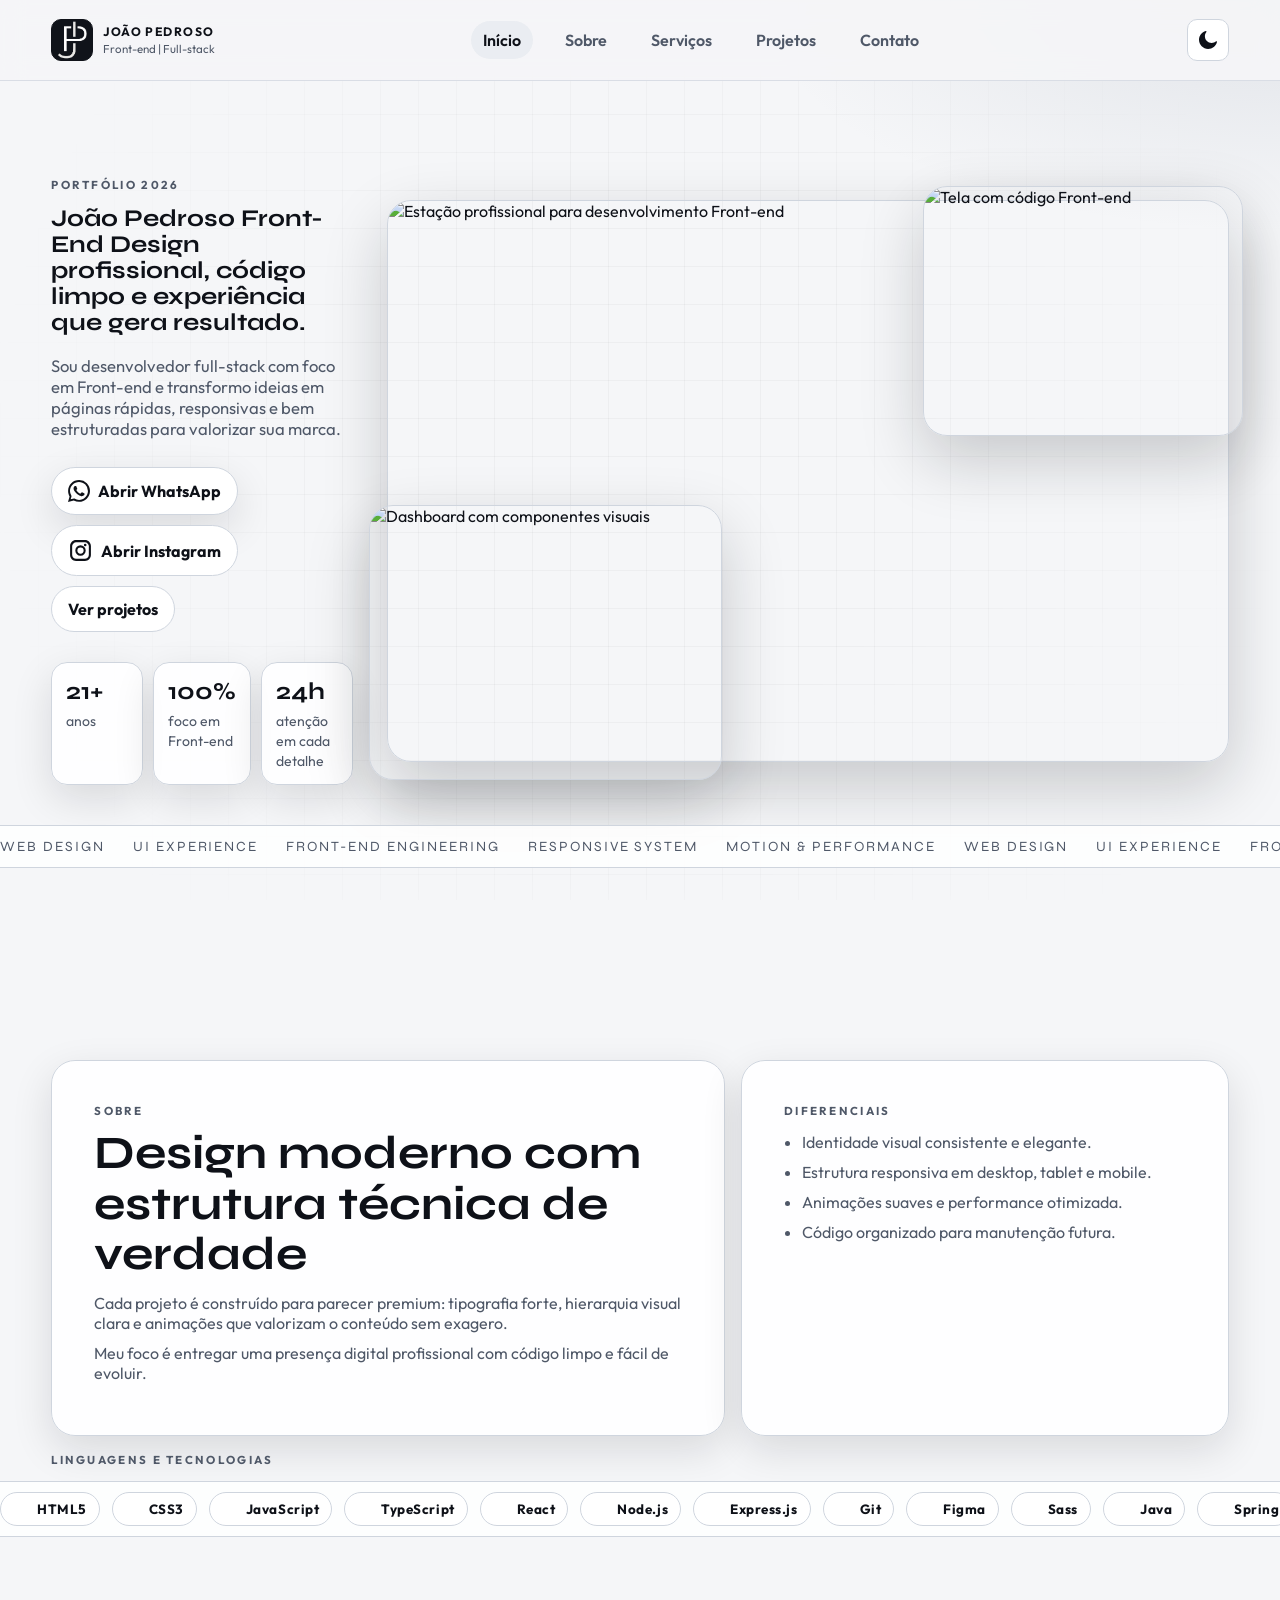
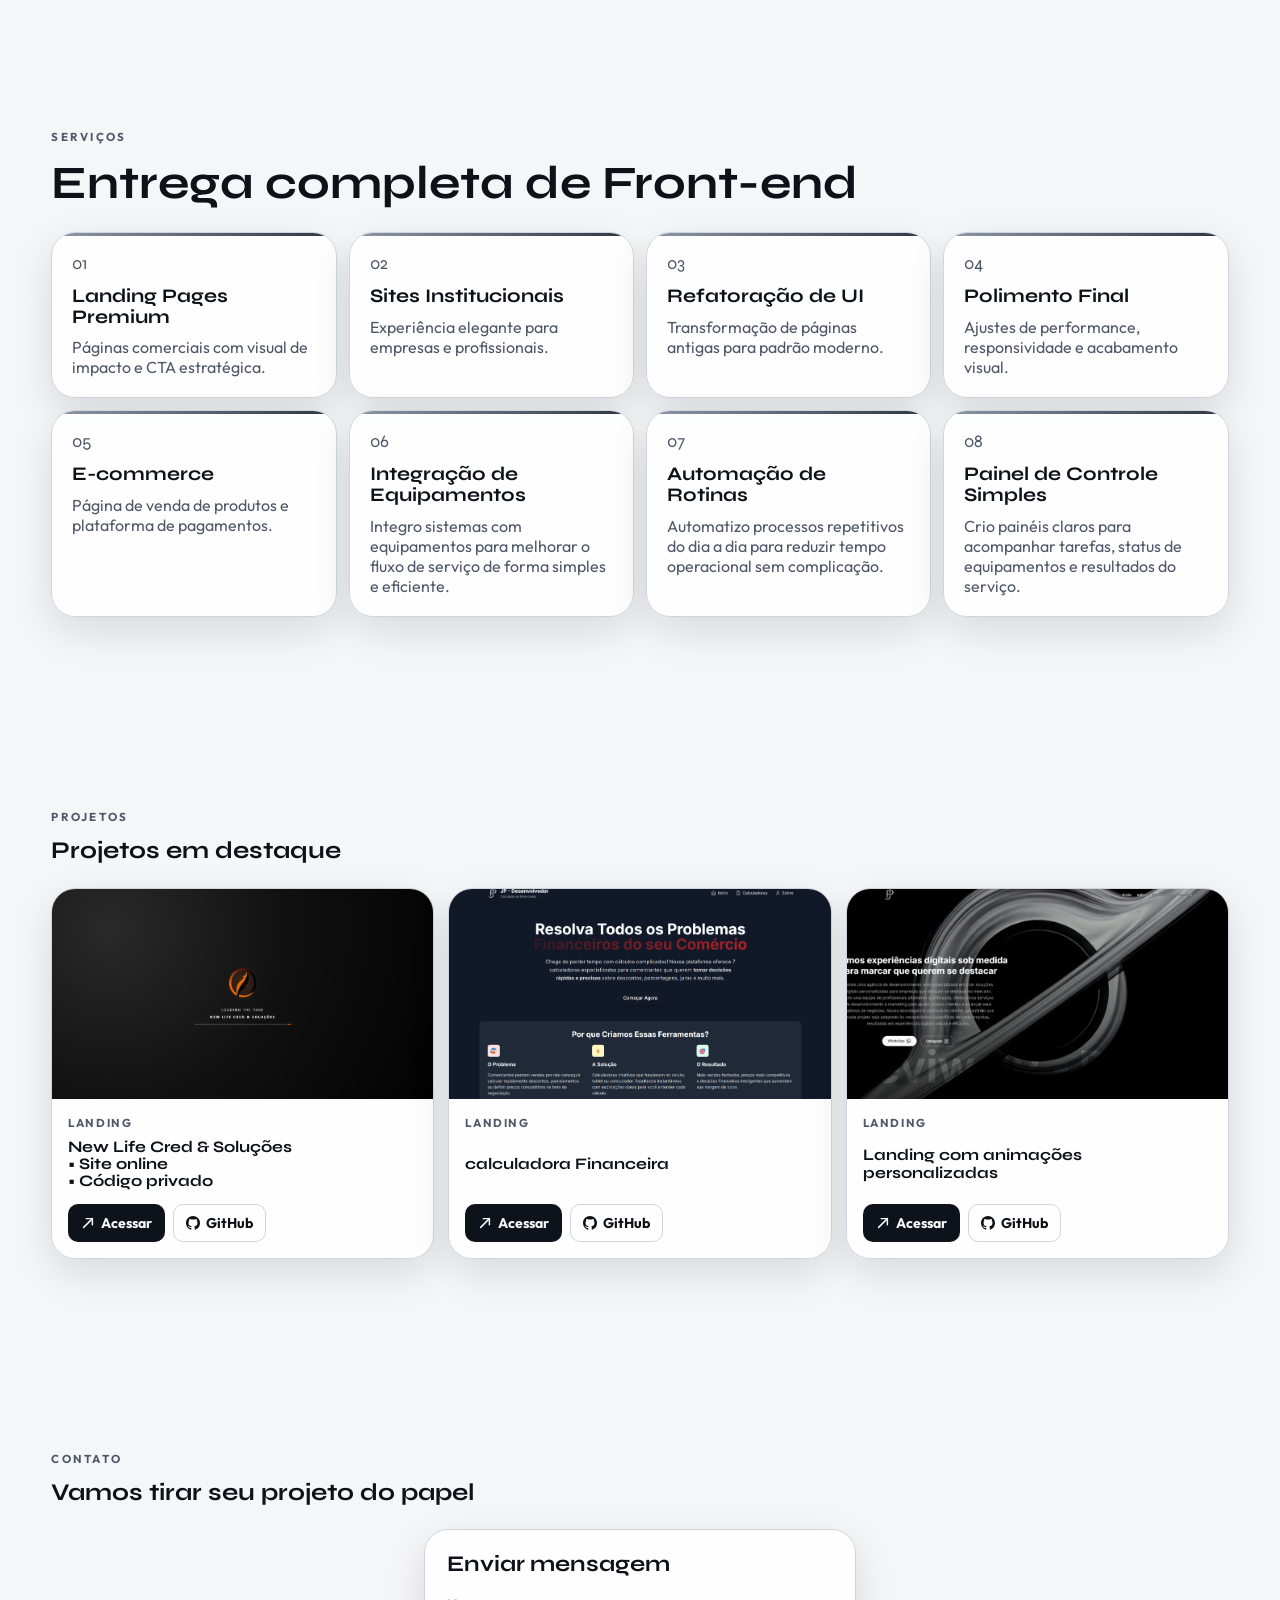
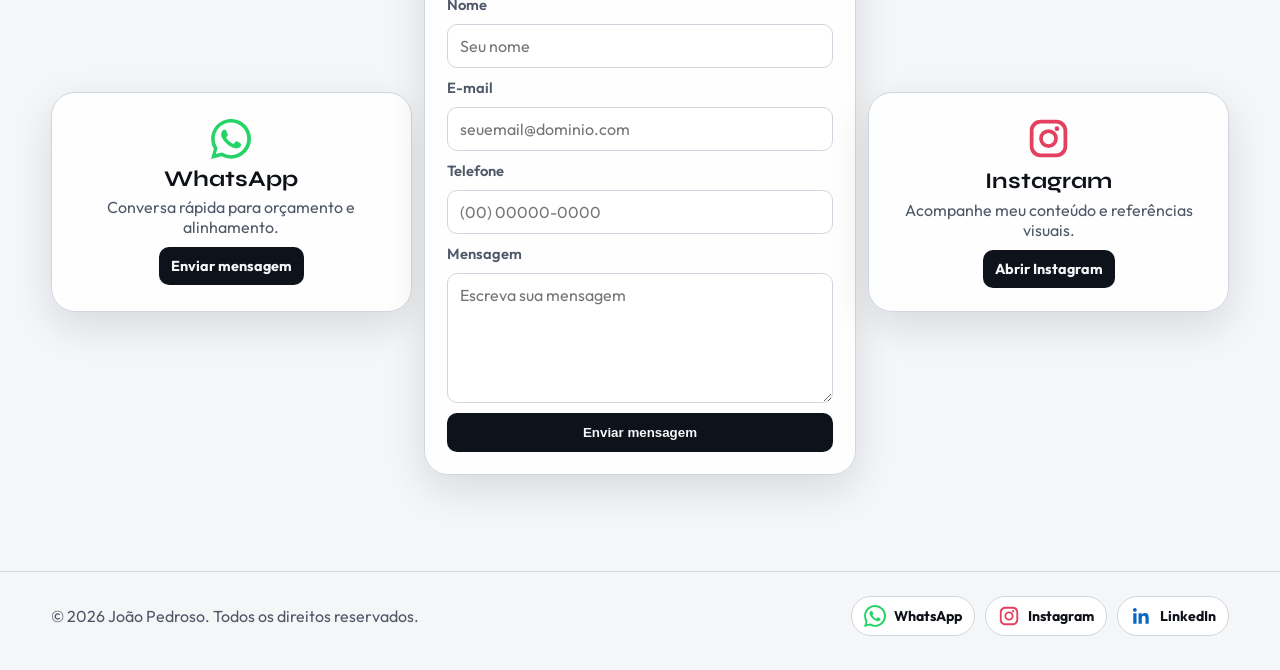
==== commit 4ff6b11e: "Atualização do portfólio" ====
--- a/index.html
+++ b/index.html
@@ -5,14 +5,17 @@
   <meta charset="UTF-8" />
   <meta name="viewport" content="width=device-width, initial-scale=1.0" />
   <title>Joao Pedroso | Portfolio Front-end</title>
-  <link rel="icon" href="img/logo-jp.png">
+  <link rel="icon" href="img/logo-jp.png" type="image/png" />
   <meta name="description"
     content="Portfolio profissional de Joao Pedroso, desenvolvedor full-stack com foco em front-end, performance, responsividade e experiencia do usuario." />
+  <link rel="canonical" href="https://portifolio-joao-pedroso.vercel.app/" />
   <meta name="robots" content="index,follow,max-image-preview:large" />
   <meta name="author" content="Joao Pedroso" />
   <meta name="theme-color" content="#0e131b" />
   <meta property="og:locale" content="pt_BR" />
   <meta property="og:type" content="website" />
+  <meta property="og:site_name" content="Portifolio Joao Pedroso" />
+  <meta property="og:url" content="https://portifolio-joao-pedroso.vercel.app/" />
   <meta property="og:title" content="Joao Pedroso | Portfolio Front-end" />
   <meta property="og:description" content="Portfolio profissional de Joao Pedroso com foco em front-end moderno, codigo limpo e alta performance." />
   <meta property="og:image" content="img/logo-jp.png" />
@@ -21,6 +24,7 @@
   <meta name="twitter:title" content="Joao Pedroso | Portfolio Front-end" />
   <meta name="twitter:description" content="Portfolio de front-end com foco em qualidade visual, performance e boas praticas." />
   <meta name="twitter:image" content="img/logo-jp.png" />
+  <meta name="twitter:image:alt" content="Logo de Joao Pedroso" />
   <link rel="preconnect" href="https://fonts.googleapis.com" />
   <link rel="preconnect" href="https://fonts.gstatic.com" crossorigin />
   <link rel="preconnect" href="https://images.unsplash.com" />
@@ -44,12 +48,13 @@
 </head>
 
 <body>
+  <a class="skip-link" href="#main-content">Pular para o conteúdo principal</a>
   <noscript>Este site utiliza JavaScript para recursos de navegacao e animacao.</noscript>
   <div id="preload" aria-hidden="true">
     <div class="preload-box">
       <img class="preload-logo" src="img/logo-jp.png" alt="Logo JP">
       <p>Loading Portfólio</p>
-      <h1>João Pedroso</h1>
+      <p class="preload-title">João Pedroso</p>
       <div class="preload-line"><span></span></div>
     </div>
   </div>
@@ -105,10 +110,10 @@
       <div class="shell hero-layout">
         <div class="hero-left reveal">
           <p class="label">Portfólio 2026</p>
-          <h2>
+          <h1>
             João Pedroso Front-End
             <span>Design profissional, código limpo e experiência que gera resultado.</span>
-          </h2>
+          </h1>
           <p class="hero-copy">Sou desenvolvedor full-stack com foco em Front-end e transformo ideias em páginas
             rápidas, responsivas e bem estruturadas para valorizar sua marca.</p>
 
@@ -224,7 +229,7 @@
               loading="lazy" />Sass</span>
           <span class="tech-chip"><img src="https://cdn.jsdelivr.net/gh/devicons/devicon/icons/java/java-original.svg" alt="Java" width="16" height="16"
               loading="lazy" />Java</span>
-          <span class="tech-chip"><img src="https://cdn.simpleicons.org/spring" alt="Java" width="16" height="16"
+          <span class="tech-chip"><img src="https://cdn.simpleicons.org/spring" alt="Spring" width="16" height="16"
               loading="lazy" />Spring</span>
           <span class="tech-chip"><img src="https://cdn.simpleicons.org/python/3776AB" alt="Python" width="16"
               height="16" loading="lazy" />Python</span>
@@ -288,6 +293,7 @@
       <div class="shell">
         <div class="section-head reveal">
           <p class="label">Projetos</p>
+          <h2>Projetos em destaque</h2>
         </div>
 
         <div class="project-mosaic">
@@ -391,6 +397,7 @@
       <div class="shell">
         <div class="section-head reveal">
           <p class="label">Contato</p>
+          <h2>Vamos tirar seu projeto do papel</h2>
         </div>
 
         <div class="contact-layout">
--- a/styles.css
+++ b/styles.css
@@ -40,6 +40,7 @@
 
 html {
   scroll-behavior: smooth;
+  -webkit-text-size-adjust: 100%;
 }
 
 body {
@@ -57,10 +58,35 @@
 img {
   display: block;
   max-width: 100%;
+  height: auto;
 }
 
 a {
   color: inherit;
+}
+
+.skip-link {
+  position: absolute;
+  top: 8px;
+  left: 8px;
+  z-index: 1300;
+  padding: 10px 14px;
+  border-radius: 10px;
+  background: var(--surface);
+  color: var(--text);
+  border: 1px solid var(--line);
+  text-decoration: none;
+  transform: translateY(-140%);
+  transition: transform 0.2s ease;
+}
+
+.skip-link:focus-visible {
+  transform: translateY(0);
+}
+
+:where(a, button, input, textarea, select):focus-visible {
+  outline: 3px solid color-mix(in srgb, var(--primary) 65%, transparent);
+  outline-offset: 2px;
 }
 
 .bg-layer {
@@ -166,7 +192,7 @@
   color: var(--text-soft);
 }
 
-.preload-box h1 {
+.preload-box .preload-title {
   margin: 0;
   font-size: clamp(2rem, 8vw, 4.2rem);
 }
@@ -839,14 +865,6 @@
   transform: translateX(4px);
 }
 
-:root{
-  --btn-border: rgba(0,0,0,0.2);
-}
-
-[data-theme="dark"]{
-  --btn-border: rgba(0, 0, 0, 0.2);
-}
-
 .btn-more{
   border: 1px solid var(--line);
 }
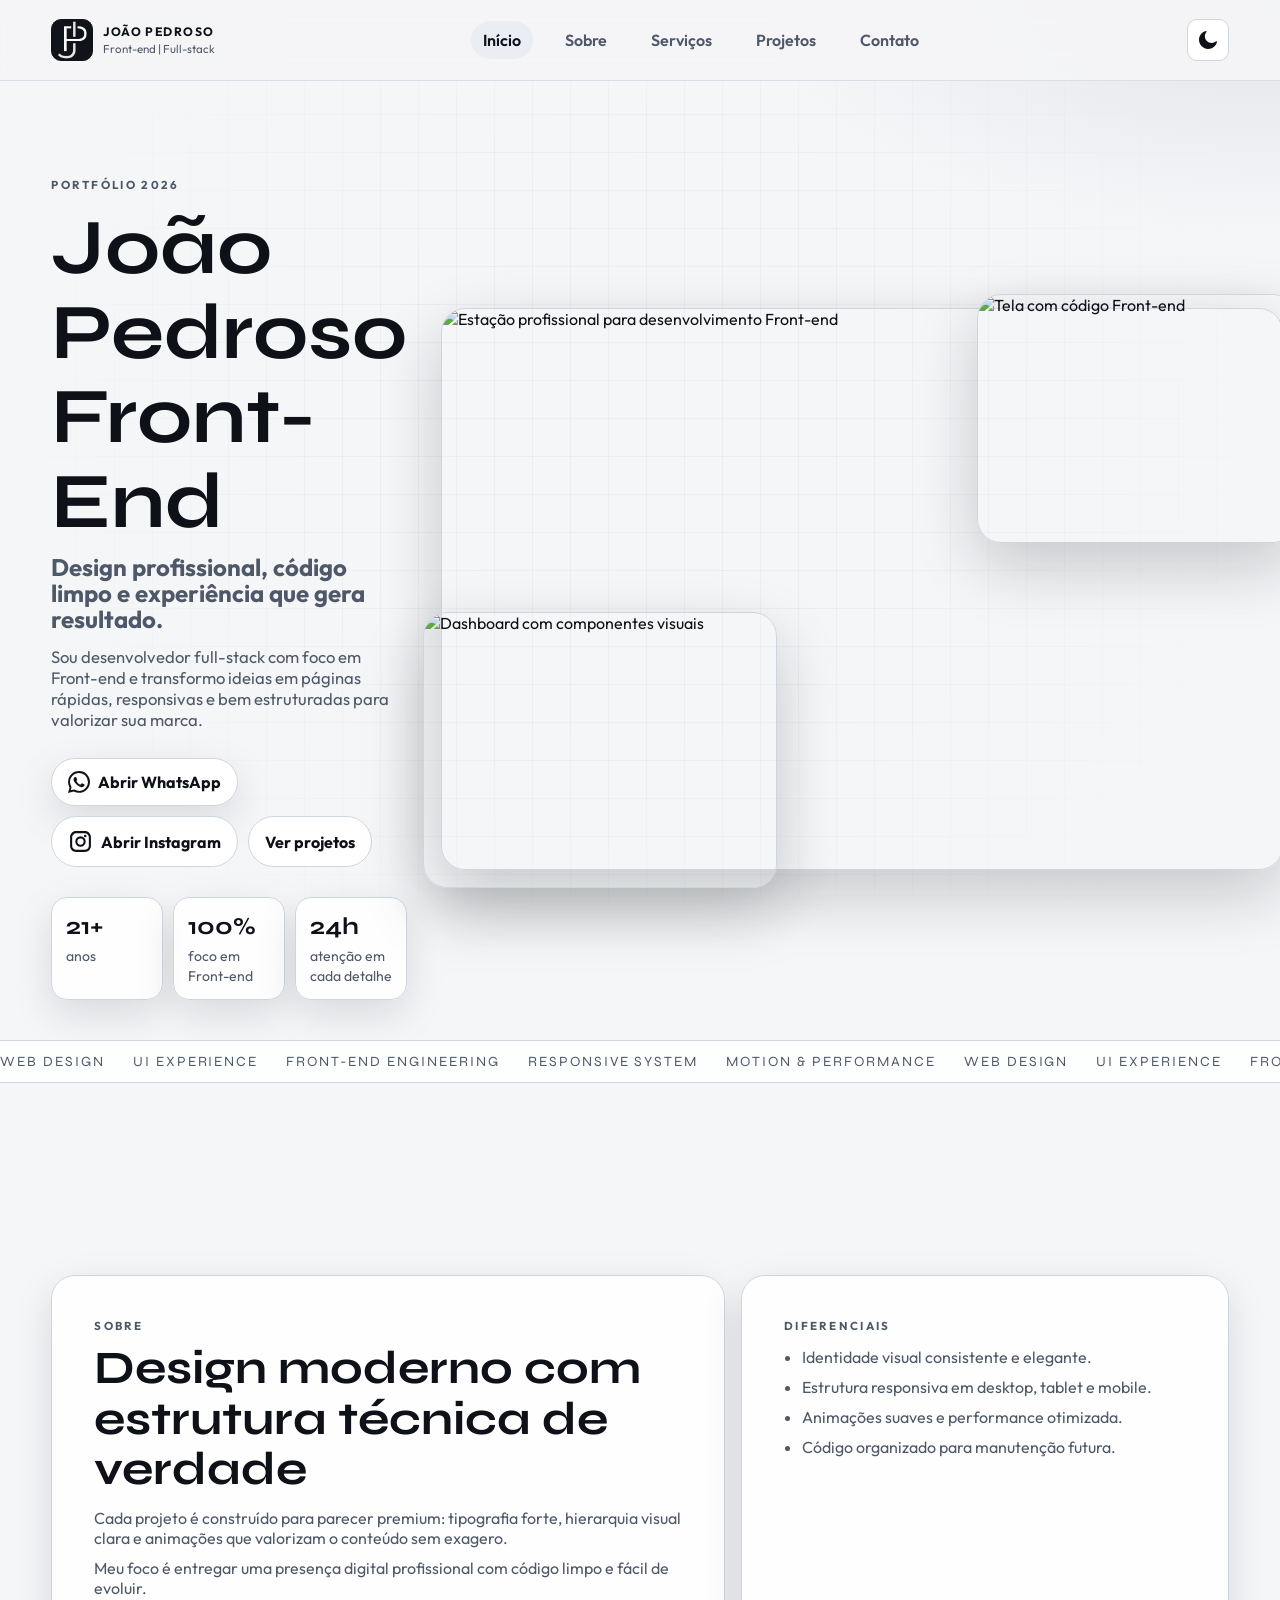
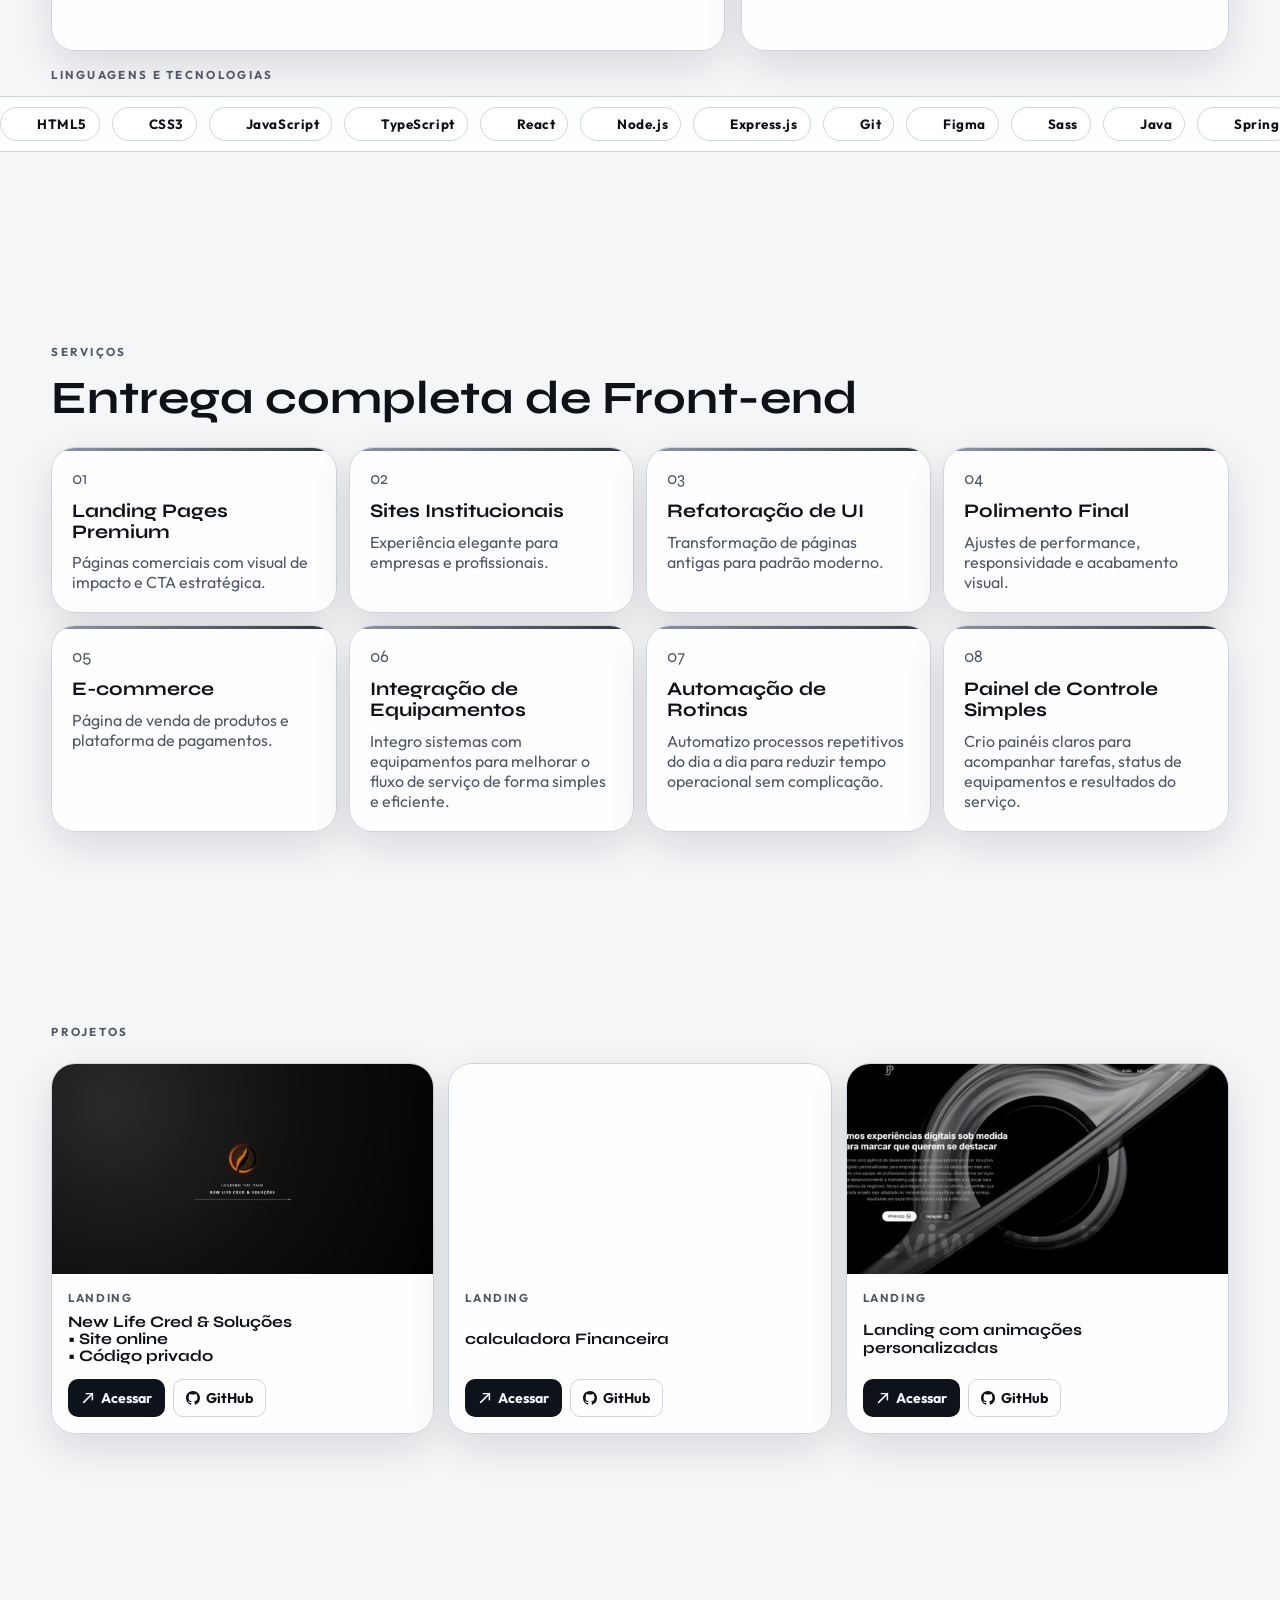
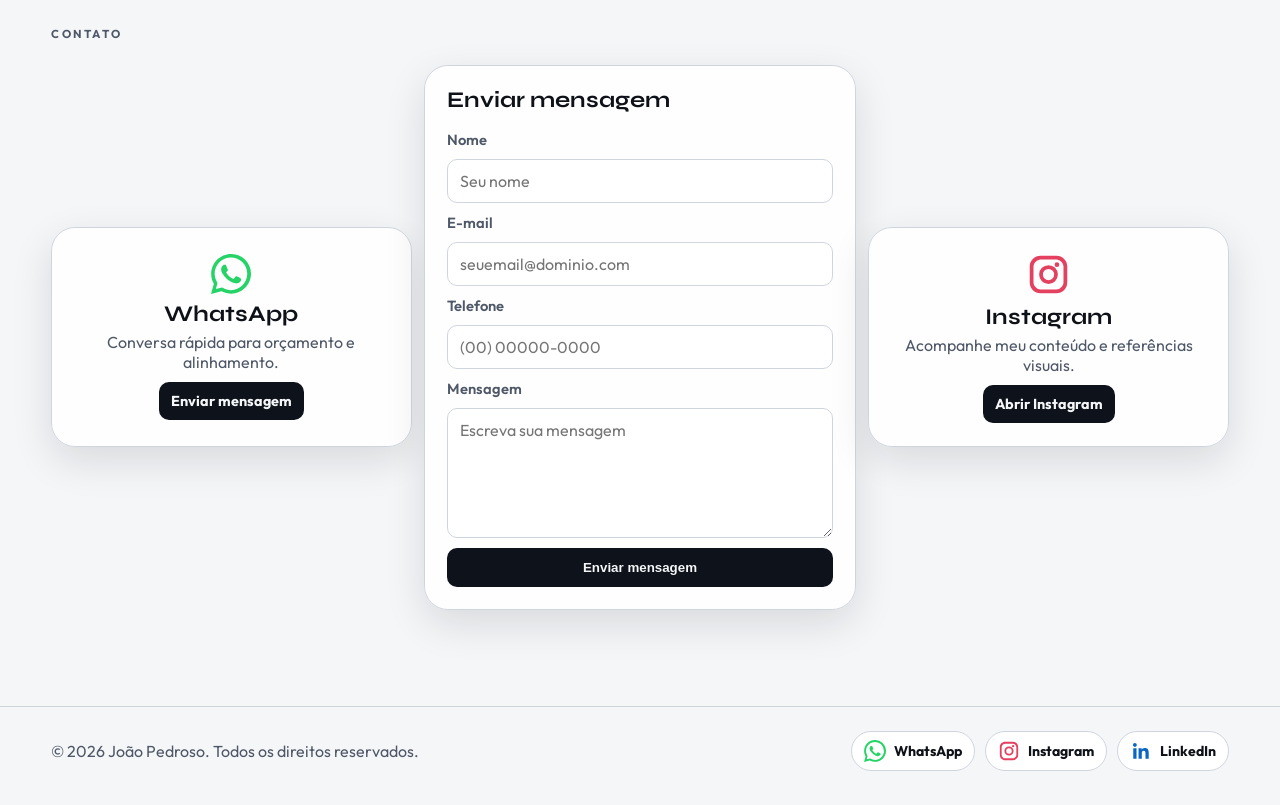
==== commit 112293ab: "Add files via upload" ====
--- a/index.html
+++ b/index.html
@@ -1,489 +1,481 @@
-﻿<!DOCTYPE html>
-<html lang="pt-BR">
-
-<head>
-  <meta charset="UTF-8" />
-  <meta name="viewport" content="width=device-width, initial-scale=1.0" />
-  <title>Joao Pedroso | Portfolio Front-end</title>
-  <link rel="icon" href="img/logo-jp.png" type="image/png" />
-  <meta name="description"
-    content="Portfolio profissional de Joao Pedroso, desenvolvedor full-stack com foco em front-end, performance, responsividade e experiencia do usuario." />
-  <link rel="canonical" href="https://portifolio-joao-pedroso.vercel.app/" />
-  <meta name="robots" content="index,follow,max-image-preview:large" />
-  <meta name="author" content="Joao Pedroso" />
-  <meta name="theme-color" content="#0e131b" />
-  <meta property="og:locale" content="pt_BR" />
-  <meta property="og:type" content="website" />
-  <meta property="og:site_name" content="Portifolio Joao Pedroso" />
-  <meta property="og:url" content="https://portifolio-joao-pedroso.vercel.app/" />
-  <meta property="og:title" content="Joao Pedroso | Portfolio Front-end" />
-  <meta property="og:description" content="Portfolio profissional de Joao Pedroso com foco em front-end moderno, codigo limpo e alta performance." />
-  <meta property="og:image" content="img/logo-jp.png" />
-  <meta property="og:image:alt" content="Logo de Joao Pedroso" />
-  <meta name="twitter:card" content="summary_large_image" />
-  <meta name="twitter:title" content="Joao Pedroso | Portfolio Front-end" />
-  <meta name="twitter:description" content="Portfolio de front-end com foco em qualidade visual, performance e boas praticas." />
-  <meta name="twitter:image" content="img/logo-jp.png" />
-  <meta name="twitter:image:alt" content="Logo de Joao Pedroso" />
-  <link rel="preconnect" href="https://fonts.googleapis.com" />
-  <link rel="preconnect" href="https://fonts.gstatic.com" crossorigin />
-  <link rel="preconnect" href="https://images.unsplash.com" />
-  <link rel="preconnect" href="https://cdn.simpleicons.org" />
-  <link rel="dns-prefetch" href="//images.unsplash.com" />
-  <link rel="dns-prefetch" href="//cdn.simpleicons.org" />
-  <link rel="preload" href="img/logo-jp.png" as="image" fetchpriority="high" />
-  <link
-    href="https://fonts.googleapis.com/css2?family=Syne:wght@500;700;800&family=Outfit:wght@300;400;500;600;700&display=swap"
-    rel="stylesheet" />
-  <script>
-    (function () {
-      try {
-        var savedTheme = localStorage.getItem('jp-theme');
-        var useDark = savedTheme === 'dark' || (savedTheme !== 'light' && window.matchMedia && window.matchMedia('(prefers-color-scheme: dark)').matches);
-        document.documentElement.classList.toggle('dark', useDark);
-      } catch (error) { }
-    })();
-  </script>
-  <link rel="stylesheet" href="styles.css" />
-</head>
-
-<body>
-  <a class="skip-link" href="#main-content">Pular para o conteúdo principal</a>
-  <noscript>Este site utiliza JavaScript para recursos de navegacao e animacao.</noscript>
-  <div id="preload" aria-hidden="true">
-    <div class="preload-box">
-      <img class="preload-logo" src="img/logo-jp.png" alt="Logo JP">
-      <p>Loading Portfólio</p>
-      <p class="preload-title">João Pedroso</p>
-      <div class="preload-line"><span></span></div>
-    </div>
-  </div>
-
-  <div class="scroll-progress" aria-hidden="true"><span id="progressBar"></span></div>
-  <div class="bg-layer" aria-hidden="true"></div>
-
-  <header class="topbar" id="topo">
-    <div class="shell topbar-inner">
-      <a href="#home" class="brand" aria-label="Início">
-        <img src="img/logo-jp.png" alt="Logo João Pedroso" width="42" height="42" />
-        <span>
-          <strong>JOÃO PEDROSO</strong>
-          <small>Front-end | Full-stack</small>
-        </span>
-      </a>
-
-      <nav class="navbar" id="navbar" aria-label="Navegação principal">
-        <ul id="navList">
-          <li><a href="#home">Início</a></li>
-          <li><a href="#about">Sobre</a></li>
-          <li><a href="#services">Serviços</a></li>
-          <li><a href="#projects">Projetos</a></li>
-          <li><a href="#contact">Contato</a></li>
-        </ul>
-      </nav>
-
-      <div class="top-actions">
-        <button id="themeBtn" class="theme-btn" type="button" aria-label="Ativar tema escuro">
-          <svg class="icon-moon" aria-hidden="true" viewBox="0 0 312.812 312.812" width="18" height="18">
-            <path
-              d="M305.2 178.159c-3.2-.8-6.4 0-9.2 2-10.4 8.8-22.4 16-35.6 20.8-12.4 4.8-26 7.2-40.4 7.2-32.4 0-62-13.2-83.2-34.4-21.2-21.2-34.4-50.8-34.4-83.2 0-13.6 2.4-26.8 6.4-38.8 4.4-12.8 10.8-24.4 19.2-34.4 3.6-4.4 2.8-10.8-1.6-14.4-2.8-2-6-2.8-9.2-2-34 9.2-63.6 29.6-84.8 56.8-20.4 26.8-32.4 60-32.4 96 0 43.6 17.6 83.2 46.4 112s68 46.4 112 46.4c36.8 0 70.8-12.8 98-34 27.6-21.6 47.6-52.4 56-87.6 1.6-5.6-1.6-11.2-7.2-12.4z" />
-          </svg>
-          <svg class="icon-sun" aria-hidden="true" viewBox="0 0 45.16 45.16" width="18" height="18">
-            <path
-              d="M22.58 11.269c-6.237 0-11.311 5.075-11.311 11.312s5.074 11.312 11.311 11.312c6.236 0 11.311-5.074 11.311-11.312S28.816 11.269 22.58 11.269zM22.58 7.944a2.207 2.207 0 0 1-2.207-2.206V2.207a2.207 2.207 0 1 1 4.414 0v3.531a2.207 2.207 0 0 1-2.207 2.206zM22.58 37.215a2.207 2.207 0 0 0-2.207 2.207v3.53a2.207 2.207 0 1 0 4.414 0v-3.53a2.208 2.208 0 0 0-2.207-2.207zM32.928 12.231a2.208 2.208 0 0 1 0-3.121l2.497-2.497a2.207 2.207 0 1 1 3.121 3.121l-2.497 2.497a2.207 2.207 0 0 1-3.121 0zM12.231 32.93a2.205 2.205 0 0 0-3.121 0l-2.497 2.496a2.207 2.207 0 0 0 3.121 3.121l2.497-2.498a2.204 2.204 0 0 0 0-3.119zM37.215 22.58c0-1.219.988-2.207 2.207-2.207h3.531a2.207 2.207 0 1 1 0 4.413h-3.531a2.206 2.206 0 0 1-2.207-2.206zM7.944 22.58a2.207 2.207 0 0 0-2.207-2.207h-3.53a2.207 2.207 0 1 0 0 4.413h3.531a2.206 2.206 0 0 0 2.206-2.206zM32.928 32.93a2.208 2.208 0 0 1 3.121 0l2.497 2.497a2.205 2.205 0 1 1-3.121 3.12l-2.497-2.497a2.205 2.205 0 0 1 0-3.12zM12.231 12.231a2.207 2.207 0 0 0 0-3.121L9.734 6.614a2.207 2.207 0 0 0-3.121 3.12l2.497 2.497a2.205 2.205 0 0 0 3.121 0z" />
-          </svg>
-        </button>
-        <button id="menuBtn" class="menu-btn" type="button" aria-expanded="false" aria-controls="navbar"
-          aria-label="Abrir menu">
-          <span class="menu-btn__icon" aria-hidden="true">
-            <span class="menu-btn__bar"></span>
-            <span class="menu-btn__bar"></span>
-            <span class="menu-btn__bar"></span>
-          </span>
-        </button>
-      </div>
-    </div>
-  </header>
-
-  <main id="main-content">
-    <section id="home" class="hero section">
-      <div class="shell hero-layout">
-        <div class="hero-left reveal">
-          <p class="label">Portfólio 2026</p>
-          <h1>
-            João Pedroso Front-End
-            <span>Design profissional, código limpo e experiência que gera resultado.</span>
-          </h1>
-          <p class="hero-copy">Sou desenvolvedor full-stack com foco em Front-end e transformo ideias em páginas
-            rápidas, responsivas e bem estruturadas para valorizar sua marca.</p>
-
-          <div class="hero-cta">
-            <a class="action solid" href="https://wa.me/5543996877731" target="_blank" rel="noopener noreferrer">
-              <svg xmlns="http://www.w3.org/2000/svg" width="22" height="22" viewBox="0 0 24 24" fill="currentColor">
-            <path
-              d="M20.52 3.48A11.79 11.79 0 0 0 12.05 0C5.46 0 .12 5.34.12 11.93c0 2.1.55 4.16 1.6 5.98L0 24l6.27-1.64a11.9 11.9 0 0 0 5.78 1.47h.01c6.58 0 11.93-5.34 11.93-11.93 0-3.19-1.24-6.18-3.47-8.42zM12.06 21.7c-1.78 0-3.53-.48-5.06-1.39l-.36-.21-3.72.97.99-3.63-.23-.37a9.78 9.78 0 0 1-1.5-5.14c0-5.4 4.39-9.79 9.79-9.79 2.61 0 5.07 1.02 6.91 2.86a9.72 9.72 0 0 1 2.87 6.92c0 5.4-4.39 9.78-9.79 9.78zm5.37-7.33c-.29-.14-1.71-.85-1.98-.95-.27-.1-.47-.14-.67.14-.2.29-.77.95-.95 1.15-.17.2-.35.22-.64.07-.29-.14-1.23-.45-2.34-1.44-.87-.78-1.46-1.74-1.63-2.03-.17-.29-.02-.44.13-.58.13-.13.29-.35.44-.52.14-.17.19-.29.29-.49.1-.2.05-.37-.02-.52-.07-.14-.67-1.61-.92-2.21-.24-.58-.48-.5-.67-.51l-.57-.01c-.2 0-.52.07-.79.37-.27.29-1.04 1.01-1.04 2.46s1.06 2.85 1.21 3.05c.14.2 2.09 3.19 5.06 4.47.71.31 1.26.49 1.69.63.71.23 1.36.2 1.87.12.57-.09 1.71-.7 1.95-1.37.24-.67.24-1.24.17-1.37-.07-.12-.27-.2-.56-.34z" />
-          </svg>
-              <span>Abrir WhatsApp</span>
-            </a>
-            <a class="action soft" href="https://instagram.com/joao_pedroso_15" target="_blank"
-              rel="noopener noreferrer">
-              <svg xmlns="http://www.w3.org/2000/svg" width="25" height="25" viewBox="0 0 24 24" fill="currentColor">
-            <path
-              d="M7.75 2C4.57 2 2 4.57 2 7.75v8.5C2 19.43 4.57 22 7.75 22h8.5C19.43 22 22 19.43 22 16.25v-8.5C22 4.57 19.43 2 16.25 2h-8.5zm0 2h8.5C18.01 4 20 5.99 20 7.75v8.5c0 1.76-1.99 3.75-3.75 3.75h-8.5C5.99 20 4 18.01 4 16.25v-8.5C4 5.99 5.99 4 7.75 4zm8.75 1.5a1.25 1.25 0 1 0 0 2.5 1.25 1.25 0 0 0 0-2.5zM12 7a5 5 0 1 0 0 10 5 5 0 0 0 0-10zm0 2a3 3 0 1 1 0 6 3 3 0 0 1 0-6z" />
-          </svg>
-              <span>Abrir Instagram</span>
-            </a>
-            <a class="action soft" href="#projects">Ver projetos</a>
-          </div>
-
-          <div class="kpi-row">
-            <article class="kpi reveal delay-1">
-              <strong data-counter="21" data-suffix="+">0</strong>
-              <span>anos</span>
-            </article>
-            <article class="kpi reveal delay-2">
-              <strong data-counter="100" data-suffix="%">0</strong>
-              <span>foco em Front-end</span>
-            </article>
-            <article class="kpi reveal delay-3">
-              <strong data-counter="24" data-suffix="h">0</strong>
-              <span>atenção em cada detalhe</span>
-            </article>
-          </div>
-        </div>
-
-        <div class="hero-right reveal delay-1">
-          <figure class="frame frame-main">
-            <img src="https://images.unsplash.com/photo-1518773553398-650c184e0bb3?auto=format&fit=crop&w=1500&q=80"
-              alt="Estação profissional para desenvolvimento Front-end" width="1500" height="1000"
-              fetchpriority="high" />
-          </figure>
-          <figure class="frame frame-top">
-            <img src="https://images.unsplash.com/photo-1461749280684-dccba630e2f6?auto=format&fit=crop&w=900&q=80"
-              alt="Tela com código Front-end" width="900" height="700" loading="lazy" />
-          </figure>
-          <figure class="frame frame-bottom">
-            <img src="https://images.unsplash.com/photo-1558655146-d09347e92766?auto=format&fit=crop&w=900&q=80"
-              alt="Dashboard com componentes visuais" width="900" height="700" loading="lazy" />
-          </figure>
-        </div>
-      </div>
-
-      <div class="ticker reveal">
-        <div class="track" data-track>
-          <span>WEB DESIGN</span>
-          <span>UI EXPERIENCE</span>
-          <span>FRONT-END ENGINEERING</span>
-          <span>RESPONSIVE SYSTEM</span>
-          <span>MOTION & PERFORMANCE</span>
-        </div>
-      </div>
-    </section>
-
-    <section id="about" class="section">
-      <div class="shell about-layout">
-        <article class="about-card reveal">
-          <p class="label">Sobre</p>
-          <h3>Design moderno com estrutura técnica de verdade</h3>
-          <p>Cada projeto é construído para parecer premium: tipografia forte, hierarquia visual clara e animações que
-            valorizam o conteúdo sem exagero.</p>
-          <p>Meu foco é entregar uma presença digital profissional com código limpo e fácil de evoluir.</p>
-        </article>
-
-        <article class="highlight-card reveal delay-1">
-          <p class="label">Diferenciais</p>
-          <ul>
-            <li>Identidade visual consistente e elegante.</li>
-            <li>Estrutura responsiva em desktop, tablet e mobile.</li>
-            <li>Animações suaves e performance otimizada.</li>
-            <li>Código organizado para manutenção futura.</li>
-          </ul>
-        </article>
-      </div>
-
-      <div class="shell about-tech-loop reveal delay-2">
-        <p class="label">Linguagens e tecnologias</p>
-      </div>
-
-      <div class="ticker tech-ticker reveal delay-2">
-        <div class="track track-tech" data-track data-speed="82" data-min-duration="16">
-          <span class="tech-chip"><img src="https://cdn.simpleicons.org/html5/E34F26" alt="HTML5" width="16" height="16"
-              loading="lazy" />HTML5</span>
-          <span class="tech-chip"><img src="https://cdn.simpleicons.org/css/1572B6" alt="CSS3" width="16" height="16"
-              loading="lazy" />CSS3</span>
-          <span class="tech-chip"><img src="https://cdn.simpleicons.org/javascript/F7DF1E" alt="JavaScript" width="16"
-              height="16" loading="lazy" />JavaScript</span>
-          <span class="tech-chip"><img src="https://cdn.simpleicons.org/typescript/3178C6" alt="TypeScript" width="16"
-              height="16" loading="lazy" />TypeScript</span>
-          <span class="tech-chip"><img src="https://cdn.simpleicons.org/react/61DAFB" alt="React" width="16" height="16"
-              loading="lazy" />React</span>
-          <span class="tech-chip"><img src="https://cdn.simpleicons.org/node.js/5FA04E" alt="Node.js" width="16"
-              height="16" loading="lazy" />Node.js</span>
-          <span class="tech-chip"><img src="https://cdn.simpleicons.org/express/white" alt="Express.js" width="16"
-              height="16" loading="lazy" />Express.js</span>
-          <span class="tech-chip"><img src="https://cdn.simpleicons.org/git/F05032" alt="Git" width="16" height="16"
-              loading="lazy" />Git</span>
-          <span class="tech-chip"><img src="https://cdn.simpleicons.org/figma/F24E1E" alt="Figma" width="16" height="16"
-              loading="lazy" />Figma</span>
-          <span class="tech-chip"><img src="https://cdn.simpleicons.org/sass/CC6699" alt="Sass" width="16" height="16"
-              loading="lazy" />Sass</span>
-          <span class="tech-chip"><img src="https://cdn.jsdelivr.net/gh/devicons/devicon/icons/java/java-original.svg" alt="Java" width="16" height="16"
-              loading="lazy" />Java</span>
-          <span class="tech-chip"><img src="https://cdn.simpleicons.org/spring" alt="Spring" width="16" height="16"
-              loading="lazy" />Spring</span>
-          <span class="tech-chip"><img src="https://cdn.simpleicons.org/python/3776AB" alt="Python" width="16"
-              height="16" loading="lazy" />Python</span>
-        </div>
-      </div>
-    </section>
-
-    <section id="services" class="section">
-      <div class="shell">
-        <div class="section-head reveal">
-          <p class="label">Serviços</p>
-          <h3>Entrega completa de Front-end</h3>
-        </div>
-
-        <div class="service-board">
-          <article class="service-item reveal">
-            <span>01</span>
-            <h4>Landing Pages Premium</h4>
-            <p>Páginas comerciais com visual de impacto e CTA estratégica.</p>
-          </article>
-          <article class="service-item reveal delay-1">
-            <span>02</span>
-            <h4>Sites Institucionais</h4>
-            <p>Experiência elegante para empresas e profissionais.</p>
-          </article>
-          <article class="service-item reveal delay-2">
-            <span>03</span>
-            <h4>Refatoração de UI</h4>
-            <p>Transformação de páginas antigas para padrão moderno.</p>
-          </article>
-          <article class="service-item reveal delay-3">
-            <span>04</span>
-            <h4>Polimento Final</h4>
-            <p>Ajustes de performance, responsividade e acabamento visual.</p>
-          </article>
-          <article class="service-item reveal delay-5">
-            <span>05</span>
-            <h4>E-commerce</h4>
-            <p>Página de venda de produtos e plataforma de pagamentos.</p>
-          </article>
-          <article class="service-item reveal delay-6">
-            <span>06</span>
-            <h4>Integração de Equipamentos</h4>
-            <p>Integro sistemas com equipamentos para melhorar o fluxo de serviço de forma simples e eficiente.</p>
-          </article>
-          <article class="service-item reveal delay-7">
-            <span>07</span>
-            <h4>Automação de Rotinas</h4>
-            <p>Automatizo processos repetitivos do dia a dia para reduzir tempo operacional sem complicação.</p>
-          </article>
-          <article class="service-item reveal delay-8">
-            <span>08</span>
-            <h4>Painel de Controle Simples</h4>
-            <p>Crio painéis claros para acompanhar tarefas, status de equipamentos e resultados do serviço.</p>
-          </article>
-        </div>
-      </div>
-    </section>
-
-    <section id="projects" class="section">
-      <div class="shell">
-        <div class="section-head reveal">
-          <p class="label">Projetos</p>
-          <h2>Projetos em destaque</h2>
-        </div>
-
-        <div class="project-mosaic">
-          <article class="project reveal">
-            <img src="img/tela1.png" alt="Projeto de landing page moderna" width="1400" height="920" loading="lazy" />
-            <div class="project-body">
-              <p>Landing</p>
-              <h4>New Life Cred & Soluções
-                <br>• Site online
-                <br>• Código privado
-              </h4>
-              <div class="project-actions">
-                <a href="https://newlifecredsolucoes.netlify.app/" target="_blank" rel="noopener noreferrer">
-                  <svg aria-hidden="true" viewBox="0 0 16 16" width="14" height="14" fill="none" stroke="currentColor"
-                    stroke-width="1.7" stroke-linecap="round" stroke-linejoin="round">
-                    <path d="M6 3h7v7" />
-                    <path d="M13 3L3 13" />
-                  </svg>
-                  <span>Acessar</span>
-                </a>
-                <a href="https://github.com/" target="_blank" rel="noopener noreferrer" class="alt">
-                  <svg aria-hidden="true" viewBox="0 0 16 16" width="14" height="14">
-                    <path fill="currentColor"
-                      d="M8 0C3.58 0 0 3.58 0 8c0 3.54 2.29 6.53 5.47 7.59.4.07.55-.17.55-.38 0-.19-.01-.82-.01-1.49-2.01.37-2.53-.49-2.69-.94-.09-.23-.48-.94-.82-1.13-.28-.15-.68-.52-.01-.53.63-.01 1.08.58 1.23.82.72 1.21 1.87.87 2.33.66.07-.52.28-.87.51-1.07-1.78-.2-3.64-.89-3.64-3.95 0-.87.31-1.59.82-2.15-.08-.2-.36-1.02.08-2.12 0 0 .67-.21 2.2.82a7.65 7.65 0 0 1 2-.27c.68 0 1.36.09 2 .27 1.53-1.04 2.2-.82 2.2-.82.44 1.1.16 1.92.08 2.12.51.56.82 1.27.82 2.15 0 3.07-1.87 3.75-3.65 3.95.29.25.54.73.54 1.48 0 1.07-.01 1.93-.01 2.2 0 .21.15.46.55.38A8.01 8.01 0 0 0 16 8c0-4.42-3.58-8-8-8z" />
-                  </svg>
-                  <span>GitHub</span>
-                </a>
-              </div>
-            </div>
-          </article>
-
-          <article class="project reveal delay-1">
-            <img src="img/tela2.png" alt="Projeto de calculadora" width="1200" height="860" loading="lazy" />
-            <div class="project-body">
-              <p>Landing</p>
-              <h4>calculadora Financeira</h4>
-              <div class="project-actions">
-                <a href="https://calculadoras-financeiras-joaopedroso.netlify.app/" target="_blank"
-                  rel="noopener noreferrer">
-                  <svg aria-hidden="true" viewBox="0 0 16 16" width="14" height="14" fill="none" stroke="currentColor"
-                    stroke-width="1.7" stroke-linecap="round" stroke-linejoin="round">
-                    <path d="M6 3h7v7" />
-                    <path d="M13 3L3 13" />
-                  </svg>
-                  <span>Acessar</span>
-                </a>
-                <a href="https://github.com/" target="_blank" rel="noopener noreferrer" class="alt">
-                  <svg aria-hidden="true" viewBox="0 0 16 16" width="14" height="14">
-                    <path fill="currentColor"
-                      d="M8 0C3.58 0 0 3.58 0 8c0 3.54 2.29 6.53 5.47 7.59.4.07.55-.17.55-.38 0-.19-.01-.82-.01-1.49-2.01.37-2.53-.49-2.69-.94-.09-.23-.48-.94-.82-1.13-.28-.15-.68-.52-.01-.53.63-.01 1.08.58 1.23.82.72 1.21 1.87.87 2.33.66.07-.52.28-.87.51-1.07-1.78-.2-3.64-.89-3.64-3.95 0-.87.31-1.59.82-2.15-.08-.2-.36-1.02.08-2.12 0 0 .67-.21 2.2.82a7.65 7.65 0 0 1 2-.27c.68 0 1.36.09 2 .27 1.53-1.04 2.2-.82 2.2-.82.44 1.1.16 1.92.08 2.12.51.56.82 1.27.82 2.15 0 3.07-1.87 3.75-3.65 3.95.29.25.54.73.54 1.48 0 1.07-.01 1.93-.01 2.2 0 .21.15.46.55.38A8.01 8.01 0 0 0 16 8c0-4.42-3.58-8-8-8z" />
-                  </svg>
-                  <span>GitHub</span>
-                </a>
-              </div>
-            </div>
-          </article>
-
-          <article class="project reveal delay-2 project-placeholder-card">
-            <img src="img/tela3.png" alt="Projeto de landing com animações personalizadas" width="1200" height="860"
-              loading="lazy" />
-            <div class="project-body">
-              <p>Landing</p>
-              <h4>Landing com animações personalizadas</h4>
-              <div class="project-actions">
-                <a href="https://perfil-jp.netlify.app/" target="_blank" rel="noopener noreferrer">
-                  <svg aria-hidden="true" viewBox="0 0 16 16" width="14" height="14" fill="none" stroke="currentColor"
-                    stroke-width="1.7" stroke-linecap="round" stroke-linejoin="round">
-                    <path d="M6 3h7v7" />
-                    <path d="M13 3L3 13" />
-                  </svg>
-                  <span>Acessar</span>
-                </a>
-                <a href="https://github.com/" target="_blank" rel="noopener noreferrer" class="alt">
-                  <svg aria-hidden="true" viewBox="0 0 16 16" width="14" height="14">
-                    <path fill="currentColor"
-                      d="M8 0C3.58 0 0 3.58 0 8c0 3.54 2.29 6.53 5.47 7.59.4.07.55-.17.55-.38 0-.19-.01-.82-.01-1.49-2.01.37-2.53-.49-2.69-.94-.09-.23-.48-.94-.82-1.13-.28-.15-.68-.52-.01-.53.63-.01 1.08.58 1.23.82.72 1.21 1.87.87 2.33.66.07-.52.28-.87.51-1.07-1.78-.2-3.64-.89-3.64-3.95 0-.87.31-1.59.82-2.15-.08-.2-.36-1.02.08-2.12 0 0 .67-.21 2.2.82a7.65 7.65 0 0 1 2-.27c.68 0 1.36.09 2 .27 1.53-1.04 2.2-.82 2.2-.82.44 1.1.16 1.92.08 2.12.51.56.82 1.27.82 2.15 0 3.07-1.87 3.75-3.65 3.95.29.25.54.73.54 1.48 0 1.07-.01 1.93-.01 2.2 0 .21.15.46.55.38A8.01 8.01 0 0 0 16 8c0-4.42-3.58-8-8-8z" />
-                  </svg>
-                  <span>GitHub</span>
-                </a>
-              </div>
-            </div>
-          </article>
-        </div>
-      </div>
-      <!-- <div class="projects-more reveal">
-        <a href="projetos.html" class="btn-more">
-          <span>Ver mais</span>
-
-          <svg viewBox="0 0 16 16" width="16" height="16" fill="none" stroke="currentColor" stroke-width="1.8"
-            stroke-linecap="round" stroke-linejoin="round">
-            <path d="M3 8h10" />
-            <path d="M9 4l4 4-4 4" />
-          </svg>
-
-        </a>
-      </div> -->
-    </section>
-
-
-    <section id="contact" class="section">
-      <div class="shell">
-        <div class="section-head reveal">
-          <p class="label">Contato</p>
-          <h2>Vamos tirar seu projeto do papel</h2>
-        </div>
-
-        <div class="contact-layout">
-          <article class="contact-card contact-card-compact whatsapp reveal">
-            <svg xmlns="http://www.w3.org/2000/svg" width="40" height="40" viewBox="0 0 24 24" fill="currentColor">
-            <path
-              d="M20.52 3.48A11.79 11.79 0 0 0 12.05 0C5.46 0 .12 5.34.12 11.93c0 2.1.55 4.16 1.6 5.98L0 24l6.27-1.64a11.9 11.9 0 0 0 5.78 1.47h.01c6.58 0 11.93-5.34 11.93-11.93 0-3.19-1.24-6.18-3.47-8.42zM12.06 21.7c-1.78 0-3.53-.48-5.06-1.39l-.36-.21-3.72.97.99-3.63-.23-.37a9.78 9.78 0 0 1-1.5-5.14c0-5.4 4.39-9.79 9.79-9.79 2.61 0 5.07 1.02 6.91 2.86a9.72 9.72 0 0 1 2.87 6.92c0 5.4-4.39 9.78-9.79 9.78zm5.37-7.33c-.29-.14-1.71-.85-1.98-.95-.27-.1-.47-.14-.67.14-.2.29-.77.95-.95 1.15-.17.2-.35.22-.64.07-.29-.14-1.23-.45-2.34-1.44-.87-.78-1.46-1.74-1.63-2.03-.17-.29-.02-.44.13-.58.13-.13.29-.35.44-.52.14-.17.19-.29.29-.49.1-.2.05-.37-.02-.52-.07-.14-.67-1.61-.92-2.21-.24-.58-.48-.5-.67-.51l-.57-.01c-.2 0-.52.07-.79.37-.27.29-1.04 1.01-1.04 2.46s1.06 2.85 1.21 3.05c.14.2 2.09 3.19 5.06 4.47.71.31 1.26.49 1.69.63.71.23 1.36.2 1.87.12.57-.09 1.71-.7 1.95-1.37.24-.67.24-1.24.17-1.37-.07-.12-.27-.2-.56-.34z" />
-          </svg>
-            <h4>WhatsApp</h4>
-            <p>Conversa rápida para orçamento e alinhamento.</p>
-            <a href="https://wa.me/5543996877731" target="_blank" rel="noopener noreferrer">Enviar mensagem</a>
-          </article>
-
-          <form id="contactForm" class="contact-form reveal delay-2"
-            action="https://formsubmit.co/joaoclaudiocaleffipedroso520@gmail.com" method="POST">
-            <input type="hidden" name="_captcha" value="false" />
-            <input type="hidden" name="_subject" value="Novo contato via portfolio" />
-            <input type="hidden" name="_template" value="table" />
-            <input type="text" name="_honey" tabindex="-1" autocomplete="off" aria-hidden="true"
-              style="position:absolute;left:-9999px" />
-            <h4>Enviar mensagem</h4>
-
-            <label for="name">Nome</label>
-            <input id="name" name="name" type="text" placeholder="Seu nome" autocomplete="name" required />
-
-            <label for="email">E-mail</label>
-            <input id="email" name="email" type="email" placeholder="seuemail@dominio.com" autocomplete="email" required />
-
-            <label for="telefone">Telefone</label>
-            <input id="telefone" name="telefone" type="tel" placeholder="(00) 00000-0000" autocomplete="tel" inputmode="tel" required />
-
-            <label for="message">Mensagem</label>
-            <textarea id="message" name="message" rows="5" placeholder="Escreva sua mensagem" autocomplete="off" required></textarea>
-
-            <button type="submit">Enviar mensagem</button>
-            <p id="formMessage" aria-live="polite" aria-atomic="true" role="status" hidden></p>
-          </form>
-          <article class="contact-card contact-card-compact instagram reveal delay-1">
-            <svg xmlns="http://www.w3.org/2000/svg" width="45" height="45" viewBox="0 0 24 24" fill="currentColor">
-              <path
-                d="M7.75 2C4.57 2 2 4.57 2 7.75v8.5C2 19.43 4.57 22 7.75 22h8.5C19.43 22 22 19.43 22 16.25v-8.5C22 4.57 19.43 2 16.25 2h-8.5zm0 2h8.5C18.01 4 20 5.99 20 7.75v8.5c0 1.76-1.99 3.75-3.75 3.75h-8.5C5.99 20 4 18.01 4 16.25v-8.5C4 5.99 5.99 4 7.75 4zm8.75 1.5a1.25 1.25 0 1 0 0 2.5 1.25 1.25 0 0 0 0-2.5zM12 7a5 5 0 1 0 0 10 5 5 0 0 0 0-10zm0 2a3 3 0 1 1 0 6 3 3 0 0 1 0-6z" />
-            </svg>
-            <h4>Instagram</h4>
-            <p>Acompanhe meu conteúdo e referências visuais.</p>
-            <a href="https://instagram.com/joao_pedroso_15" target="_blank" rel="noopener noreferrer">
-              Abrir Instagram
-            </a>
-          </article>
-        </div>
-      </div>
-    </section>
-  </main>
-
-  <footer class="footer">
-    <div class="shell footer-inner">
-      <p>&copy; <span id="year"></span> João Pedroso. Todos os direitos reservados.</p>
-      <div class="footer-links">
-        <a href="https://wa.me/5543996877731" target="_blank" rel="noopener noreferrer">
-          <svg xmlns="http://www.w3.org/2000/svg" width="22" height="22" viewBox="0 0 24 24" fill="#25D366">
-            <path
-              d="M20.52 3.48A11.79 11.79 0 0 0 12.05 0C5.46 0 .12 5.34.12 11.93c0 2.1.55 4.16 1.6 5.98L0 24l6.27-1.64a11.9 11.9 0 0 0 5.78 1.47h.01c6.58 0 11.93-5.34 11.93-11.93 0-3.19-1.24-6.18-3.47-8.42zM12.06 21.7c-1.78 0-3.53-.48-5.06-1.39l-.36-.21-3.72.97.99-3.63-.23-.37a9.78 9.78 0 0 1-1.5-5.14c0-5.4 4.39-9.79 9.79-9.79 2.61 0 5.07 1.02 6.91 2.86a9.72 9.72 0 0 1 2.87 6.92c0 5.4-4.39 9.78-9.79 9.78zm5.37-7.33c-.29-.14-1.71-.85-1.98-.95-.27-.1-.47-.14-.67.14-.2.29-.77.95-.95 1.15-.17.2-.35.22-.64.07-.29-.14-1.23-.45-2.34-1.44-.87-.78-1.46-1.74-1.63-2.03-.17-.29-.02-.44.13-.58.13-.13.29-.35.44-.52.14-.17.19-.29.29-.49.1-.2.05-.37-.02-.52-.07-.14-.67-1.61-.92-2.21-.24-.58-.48-.5-.67-.51l-.57-.01c-.2 0-.52.07-.79.37-.27.29-1.04 1.01-1.04 2.46s1.06 2.85 1.21 3.05c.14.2 2.09 3.19 5.06 4.47.71.31 1.26.49 1.69.63.71.23 1.36.2 1.87.12.57-.09 1.71-.7 1.95-1.37.24-.67.24-1.24.17-1.37-.07-.12-.27-.2-.56-.34z" />
-          </svg>
-          <span>WhatsApp</span>
-        </a>
-
-        <a href="https://instagram.com/joao_pedroso_15" target="_blank" rel="noopener noreferrer">
-          <svg xmlns="http://www.w3.org/2000/svg" width="22" height="22" viewBox="0 0 24 24" fill="#E4405F">
-            <path
-              d="M7.75 2C4.57 2 2 4.57 2 7.75v8.5C2 19.43 4.57 22 7.75 22h8.5C19.43 22 22 19.43 22 16.25v-8.5C22 4.57 19.43 2 16.25 2h-8.5zm0 2h8.5C18.01 4 20 5.99 20 7.75v8.5c0 1.76-1.99 3.75-3.75 3.75h-8.5C5.99 20 4 18.01 4 16.25v-8.5C4 5.99 5.99 4 7.75 4zm8.75 1.5a1.25 1.25 0 1 0 0 2.5 1.25 1.25 0 0 0 0-2.5zM12 7a5 5 0 1 0 0 10 5 5 0 0 0 0-10zm0 2a3 3 0 1 1 0 6 3 3 0 0 1 0-6z" />
-          </svg>
-          <span>Instagram</span>
-        </a>
-
-        <a href="https://www.linkedin.com/in/joão-pedroso-" target="_blank" rel="noopener noreferrer">
-          <svg xmlns="http://www.w3.org/2000/svg" width="22" height="22" viewBox="0 0 24 24" fill="#0A66C2">
-            <path
-              d="M20.447 20.452H16.9V14.84c0-1.337-.025-3.06-1.865-3.06-1.868 0-2.154 1.459-2.154 2.967v5.705H9.337V9h3.4v1.561h.049c.474-.9 1.635-1.849 3.364-1.849 3.597 0 4.26 2.368 4.26 5.455v6.285zM5.337 7.433c-1.144 0-2.068-.927-2.068-2.07 0-1.144.924-2.069 2.068-2.069 1.143 0 2.068.925 2.068 2.069 0 1.143-.925 2.07-2.068 2.07zM7.119 20.452H3.555V9h3.564v11.452z" />
-          </svg>
-          <span>LinkedIn</span>
-        </a>
-      </div>
-    </div>
-  </footer>
-
-  <script src="script.js" defer></script>
-</body>
-
-</html>
-
+﻿<!DOCTYPE html>
+<html lang="pt-BR">
+
+<head>
+  <meta charset="UTF-8" />
+  <meta name="viewport" content="width=device-width, initial-scale=1.0" />
+  <title>Joao Pedroso | Portfolio Front-end</title>
+  <link rel="icon" href="img/logo-jp.png">
+  <meta name="description"
+    content="Portfolio profissional de Joao Pedroso, desenvolvedor full-stack com foco em front-end, performance, responsividade e experiencia do usuario." />
+  <meta name="robots" content="index,follow,max-image-preview:large" />
+  <meta name="author" content="Joao Pedroso" />
+  <meta name="theme-color" content="#0e131b" />
+  <meta property="og:locale" content="pt_BR" />
+  <meta property="og:type" content="website" />
+  <meta property="og:title" content="Joao Pedroso | Portfolio Front-end" />
+  <meta property="og:description" content="Portfolio profissional de Joao Pedroso com foco em front-end moderno, codigo limpo e alta performance." />
+  <meta property="og:image" content="img/logo-jp.png" />
+  <meta property="og:image:alt" content="Logo de Joao Pedroso" />
+  <meta name="twitter:card" content="summary_large_image" />
+  <meta name="twitter:title" content="Joao Pedroso | Portfolio Front-end" />
+  <meta name="twitter:description" content="Portfolio de front-end com foco em qualidade visual, performance e boas praticas." />
+  <meta name="twitter:image" content="img/logo-jp.png" />
+  <link rel="preconnect" href="https://fonts.googleapis.com" />
+  <link rel="preconnect" href="https://fonts.gstatic.com" crossorigin />
+  <link rel="preconnect" href="https://images.unsplash.com" />
+  <link rel="preconnect" href="https://cdn.simpleicons.org" />
+  <link rel="dns-prefetch" href="//images.unsplash.com" />
+  <link rel="dns-prefetch" href="//cdn.simpleicons.org" />
+  <link rel="preload" href="img/logo-jp.png" as="image" fetchpriority="high" />
+  <link
+    href="https://fonts.googleapis.com/css2?family=Syne:wght@500;700;800&family=Outfit:wght@300;400;500;600;700&display=swap"
+    rel="stylesheet" />
+  <script>
+    (function () {
+      try {
+        var savedTheme = localStorage.getItem('jp-theme');
+        var useDark = savedTheme === 'dark' || (savedTheme !== 'light' && window.matchMedia && window.matchMedia('(prefers-color-scheme: dark)').matches);
+        document.documentElement.classList.toggle('dark', useDark);
+      } catch (error) { }
+    })();
+  </script>
+  <link rel="stylesheet" href="styles.css" />
+</head>
+
+<body>
+  <div id="preload" aria-hidden="true">
+    <div class="preload-box">
+      <img class="preload-logo" src="img/logo-jp.png" alt="Logo JP">
+      <p>Loading Portfólio</p>
+      <h1>João Pedroso</h1>
+      <div class="preload-line"><span></span></div>
+    </div>
+  </div>
+
+  <div class="scroll-progress" aria-hidden="true"><span id="progressBar"></span></div>
+  <div class="bg-layer" aria-hidden="true"></div>
+
+  <header class="topbar" id="topo">
+    <div class="shell topbar-inner">
+      <a href="#home" class="brand" aria-label="Início">
+        <img src="img/logo-jp.png" alt="Logo João Pedroso" width="42" height="42" />
+        <span>
+          <strong>JOÃO PEDROSO</strong>
+          <small>Front-end | Full-stack</small>
+        </span>
+      </a>
+
+      <nav class="navbar" id="navbar" aria-label="Navegação principal">
+        <ul id="navList">
+          <li><a href="#home">Início</a></li>
+          <li><a href="#about">Sobre</a></li>
+          <li><a href="#services">Serviços</a></li>
+          <li><a href="#projects">Projetos</a></li>
+          <li><a href="#contact">Contato</a></li>
+        </ul>
+      </nav>
+
+      <div class="top-actions">
+        <button id="themeBtn" class="theme-btn" type="button" aria-label="Ativar tema escuro">
+          <svg class="icon-moon" aria-hidden="true" viewBox="0 0 312.812 312.812" width="18" height="18">
+            <path
+              d="M305.2 178.159c-3.2-.8-6.4 0-9.2 2-10.4 8.8-22.4 16-35.6 20.8-12.4 4.8-26 7.2-40.4 7.2-32.4 0-62-13.2-83.2-34.4-21.2-21.2-34.4-50.8-34.4-83.2 0-13.6 2.4-26.8 6.4-38.8 4.4-12.8 10.8-24.4 19.2-34.4 3.6-4.4 2.8-10.8-1.6-14.4-2.8-2-6-2.8-9.2-2-34 9.2-63.6 29.6-84.8 56.8-20.4 26.8-32.4 60-32.4 96 0 43.6 17.6 83.2 46.4 112s68 46.4 112 46.4c36.8 0 70.8-12.8 98-34 27.6-21.6 47.6-52.4 56-87.6 1.6-5.6-1.6-11.2-7.2-12.4z" />
+          </svg>
+          <svg class="icon-sun" aria-hidden="true" viewBox="0 0 45.16 45.16" width="18" height="18">
+            <path
+              d="M22.58 11.269c-6.237 0-11.311 5.075-11.311 11.312s5.074 11.312 11.311 11.312c6.236 0 11.311-5.074 11.311-11.312S28.816 11.269 22.58 11.269zM22.58 7.944a2.207 2.207 0 0 1-2.207-2.206V2.207a2.207 2.207 0 1 1 4.414 0v3.531a2.207 2.207 0 0 1-2.207 2.206zM22.58 37.215a2.207 2.207 0 0 0-2.207 2.207v3.53a2.207 2.207 0 1 0 4.414 0v-3.53a2.208 2.208 0 0 0-2.207-2.207zM32.928 12.231a2.208 2.208 0 0 1 0-3.121l2.497-2.497a2.207 2.207 0 1 1 3.121 3.121l-2.497 2.497a2.207 2.207 0 0 1-3.121 0zM12.231 32.93a2.205 2.205 0 0 0-3.121 0l-2.497 2.496a2.207 2.207 0 0 0 3.121 3.121l2.497-2.498a2.204 2.204 0 0 0 0-3.119zM37.215 22.58c0-1.219.988-2.207 2.207-2.207h3.531a2.207 2.207 0 1 1 0 4.413h-3.531a2.206 2.206 0 0 1-2.207-2.206zM7.944 22.58a2.207 2.207 0 0 0-2.207-2.207h-3.53a2.207 2.207 0 1 0 0 4.413h3.531a2.206 2.206 0 0 0 2.206-2.206zM32.928 32.93a2.208 2.208 0 0 1 3.121 0l2.497 2.497a2.205 2.205 0 1 1-3.121 3.12l-2.497-2.497a2.205 2.205 0 0 1 0-3.12zM12.231 12.231a2.207 2.207 0 0 0 0-3.121L9.734 6.614a2.207 2.207 0 0 0-3.121 3.12l2.497 2.497a2.205 2.205 0 0 0 3.121 0z" />
+          </svg>
+        </button>
+        <button id="menuBtn" class="menu-btn" type="button" aria-expanded="false" aria-controls="navbar"
+          aria-label="Abrir menu">
+          <span class="menu-btn__icon" aria-hidden="true">
+            <span class="menu-btn__bar"></span>
+            <span class="menu-btn__bar"></span>
+            <span class="menu-btn__bar"></span>
+          </span>
+        </button>
+      </div>
+    </div>
+  </header>
+
+  <main id="main-content">
+    <section id="home" class="hero section">
+      <div class="shell hero-layout">
+        <div class="hero-left reveal">
+          <p class="label">Portfólio 2026</p>
+          <h2>
+            João Pedroso Front-End
+            <span>Design profissional, código limpo e experiência que gera resultado.</span>
+          </h2>
+          <p class="hero-copy">Sou desenvolvedor full-stack com foco em Front-end e transformo ideias em páginas
+            rápidas, responsivas e bem estruturadas para valorizar sua marca.</p>
+
+          <div class="hero-cta">
+            <a class="action solid" href="https://wa.me/5543996877731" target="_blank" rel="noopener noreferrer">
+              <svg xmlns="http://www.w3.org/2000/svg" width="22" height="22" viewBox="0 0 24 24" fill="currentColor">
+            <path
+              d="M20.52 3.48A11.79 11.79 0 0 0 12.05 0C5.46 0 .12 5.34.12 11.93c0 2.1.55 4.16 1.6 5.98L0 24l6.27-1.64a11.9 11.9 0 0 0 5.78 1.47h.01c6.58 0 11.93-5.34 11.93-11.93 0-3.19-1.24-6.18-3.47-8.42zM12.06 21.7c-1.78 0-3.53-.48-5.06-1.39l-.36-.21-3.72.97.99-3.63-.23-.37a9.78 9.78 0 0 1-1.5-5.14c0-5.4 4.39-9.79 9.79-9.79 2.61 0 5.07 1.02 6.91 2.86a9.72 9.72 0 0 1 2.87 6.92c0 5.4-4.39 9.78-9.79 9.78zm5.37-7.33c-.29-.14-1.71-.85-1.98-.95-.27-.1-.47-.14-.67.14-.2.29-.77.95-.95 1.15-.17.2-.35.22-.64.07-.29-.14-1.23-.45-2.34-1.44-.87-.78-1.46-1.74-1.63-2.03-.17-.29-.02-.44.13-.58.13-.13.29-.35.44-.52.14-.17.19-.29.29-.49.1-.2.05-.37-.02-.52-.07-.14-.67-1.61-.92-2.21-.24-.58-.48-.5-.67-.51l-.57-.01c-.2 0-.52.07-.79.37-.27.29-1.04 1.01-1.04 2.46s1.06 2.85 1.21 3.05c.14.2 2.09 3.19 5.06 4.47.71.31 1.26.49 1.69.63.71.23 1.36.2 1.87.12.57-.09 1.71-.7 1.95-1.37.24-.67.24-1.24.17-1.37-.07-.12-.27-.2-.56-.34z" />
+          </svg>
+              <span>Abrir WhatsApp</span>
+            </a>
+            <a class="action soft" href="https://instagram.com/joao_pedroso_15" target="_blank"
+              rel="noopener noreferrer">
+              <svg xmlns="http://www.w3.org/2000/svg" width="25" height="25" viewBox="0 0 24 24" fill="currentColor">
+            <path
+              d="M7.75 2C4.57 2 2 4.57 2 7.75v8.5C2 19.43 4.57 22 7.75 22h8.5C19.43 22 22 19.43 22 16.25v-8.5C22 4.57 19.43 2 16.25 2h-8.5zm0 2h8.5C18.01 4 20 5.99 20 7.75v8.5c0 1.76-1.99 3.75-3.75 3.75h-8.5C5.99 20 4 18.01 4 16.25v-8.5C4 5.99 5.99 4 7.75 4zm8.75 1.5a1.25 1.25 0 1 0 0 2.5 1.25 1.25 0 0 0 0-2.5zM12 7a5 5 0 1 0 0 10 5 5 0 0 0 0-10zm0 2a3 3 0 1 1 0 6 3 3 0 0 1 0-6z" />
+          </svg>
+              <span>Abrir Instagram</span>
+            </a>
+            <a class="action soft" href="#projects">Ver projetos</a>
+          </div>
+
+          <div class="kpi-row">
+            <article class="kpi reveal delay-1">
+              <strong data-counter="21" data-suffix="+">0</strong>
+              <span>anos</span>
+            </article>
+            <article class="kpi reveal delay-2">
+              <strong data-counter="100" data-suffix="%">0</strong>
+              <span>foco em Front-end</span>
+            </article>
+            <article class="kpi reveal delay-3">
+              <strong data-counter="24" data-suffix="h">0</strong>
+              <span>atenção em cada detalhe</span>
+            </article>
+          </div>
+        </div>
+
+        <div class="hero-right reveal delay-1">
+          <figure class="frame frame-main">
+            <img src="https://images.unsplash.com/photo-1518773553398-650c184e0bb3?auto=format&fit=crop&w=1500&q=80"
+              alt="Estação profissional para desenvolvimento Front-end" width="1500" height="1000"
+              fetchpriority="high" />
+          </figure>
+          <figure class="frame frame-top">
+            <img src="https://images.unsplash.com/photo-1461749280684-dccba630e2f6?auto=format&fit=crop&w=900&q=80"
+              alt="Tela com código Front-end" width="900" height="700" loading="lazy" />
+          </figure>
+          <figure class="frame frame-bottom">
+            <img src="https://images.unsplash.com/photo-1558655146-d09347e92766?auto=format&fit=crop&w=900&q=80"
+              alt="Dashboard com componentes visuais" width="900" height="700" loading="lazy" />
+          </figure>
+        </div>
+      </div>
+
+      <div class="ticker reveal">
+        <div class="track" data-track>
+          <span>WEB DESIGN</span>
+          <span>UI EXPERIENCE</span>
+          <span>FRONT-END ENGINEERING</span>
+          <span>RESPONSIVE SYSTEM</span>
+          <span>MOTION & PERFORMANCE</span>
+        </div>
+      </div>
+    </section>
+
+    <section id="about" class="section">
+      <div class="shell about-layout">
+        <article class="about-card reveal">
+          <p class="label">Sobre</p>
+          <h3>Design moderno com estrutura técnica de verdade</h3>
+          <p>Cada projeto é construído para parecer premium: tipografia forte, hierarquia visual clara e animações que
+            valorizam o conteúdo sem exagero.</p>
+          <p>Meu foco é entregar uma presença digital profissional com código limpo e fácil de evoluir.</p>
+        </article>
+
+        <article class="highlight-card reveal delay-1">
+          <p class="label">Diferenciais</p>
+          <ul>
+            <li>Identidade visual consistente e elegante.</li>
+            <li>Estrutura responsiva em desktop, tablet e mobile.</li>
+            <li>Animações suaves e performance otimizada.</li>
+            <li>Código organizado para manutenção futura.</li>
+          </ul>
+        </article>
+      </div>
+
+      <div class="shell about-tech-loop reveal delay-2">
+        <p class="label">Linguagens e tecnologias</p>
+      </div>
+
+      <div class="ticker tech-ticker reveal delay-2">
+        <div class="track track-tech" data-track data-speed="82" data-min-duration="16">
+          <span class="tech-chip"><img src="https://cdn.simpleicons.org/html5/E34F26" alt="HTML5" width="16" height="16"
+              loading="lazy" />HTML5</span>
+          <span class="tech-chip"><img src="https://cdn.simpleicons.org/css/1572B6" alt="CSS3" width="16" height="16"
+              loading="lazy" />CSS3</span>
+          <span class="tech-chip"><img src="https://cdn.simpleicons.org/javascript/F7DF1E" alt="JavaScript" width="16"
+              height="16" loading="lazy" />JavaScript</span>
+          <span class="tech-chip"><img src="https://cdn.simpleicons.org/typescript/3178C6" alt="TypeScript" width="16"
+              height="16" loading="lazy" />TypeScript</span>
+          <span class="tech-chip"><img src="https://cdn.simpleicons.org/react/61DAFB" alt="React" width="16" height="16"
+              loading="lazy" />React</span>
+          <span class="tech-chip"><img src="https://cdn.simpleicons.org/node.js/5FA04E" alt="Node.js" width="16"
+              height="16" loading="lazy" />Node.js</span>
+          <span class="tech-chip"><img src="https://cdn.simpleicons.org/express/white" alt="Express.js" width="16"
+              height="16" loading="lazy" />Express.js</span>
+          <span class="tech-chip"><img src="https://cdn.simpleicons.org/git/F05032" alt="Git" width="16" height="16"
+              loading="lazy" />Git</span>
+          <span class="tech-chip"><img src="https://cdn.simpleicons.org/figma/F24E1E" alt="Figma" width="16" height="16"
+              loading="lazy" />Figma</span>
+          <span class="tech-chip"><img src="https://cdn.simpleicons.org/sass/CC6699" alt="Sass" width="16" height="16"
+              loading="lazy" />Sass</span>
+          <span class="tech-chip"><img src="https://cdn.jsdelivr.net/gh/devicons/devicon/icons/java/java-original.svg" alt="Java" width="16" height="16"
+              loading="lazy" />Java</span>
+          <span class="tech-chip"><img src="https://cdn.simpleicons.org/spring" alt="Java" width="16" height="16"
+              loading="lazy" />Spring</span>
+          <span class="tech-chip"><img src="https://cdn.simpleicons.org/python/3776AB" alt="Python" width="16"
+              height="16" loading="lazy" />Python</span>
+        </div>
+      </div>
+    </section>
+
+    <section id="services" class="section">
+      <div class="shell">
+        <div class="section-head reveal">
+          <p class="label">Serviços</p>
+          <h3>Entrega completa de Front-end</h3>
+        </div>
+
+        <div class="service-board">
+          <article class="service-item reveal">
+            <span>01</span>
+            <h4>Landing Pages Premium</h4>
+            <p>Páginas comerciais com visual de impacto e CTA estratégica.</p>
+          </article>
+          <article class="service-item reveal delay-1">
+            <span>02</span>
+            <h4>Sites Institucionais</h4>
+            <p>Experiência elegante para empresas e profissionais.</p>
+          </article>
+          <article class="service-item reveal delay-2">
+            <span>03</span>
+            <h4>Refatoração de UI</h4>
+            <p>Transformação de páginas antigas para padrão moderno.</p>
+          </article>
+          <article class="service-item reveal delay-3">
+            <span>04</span>
+            <h4>Polimento Final</h4>
+            <p>Ajustes de performance, responsividade e acabamento visual.</p>
+          </article>
+          <article class="service-item reveal delay-5">
+            <span>05</span>
+            <h4>E-commerce</h4>
+            <p>Página de venda de produtos e plataforma de pagamentos.</p>
+          </article>
+          <article class="service-item reveal delay-6">
+            <span>06</span>
+            <h4>Integração de Equipamentos</h4>
+            <p>Integro sistemas com equipamentos para melhorar o fluxo de serviço de forma simples e eficiente.</p>
+          </article>
+          <article class="service-item reveal delay-7">
+            <span>07</span>
+            <h4>Automação de Rotinas</h4>
+            <p>Automatizo processos repetitivos do dia a dia para reduzir tempo operacional sem complicação.</p>
+          </article>
+          <article class="service-item reveal delay-8">
+            <span>08</span>
+            <h4>Painel de Controle Simples</h4>
+            <p>Crio painéis claros para acompanhar tarefas, status de equipamentos e resultados do serviço.</p>
+          </article>
+        </div>
+      </div>
+    </section>
+
+    <section id="projects" class="section">
+      <div class="shell">
+        <div class="section-head reveal">
+          <p class="label">Projetos</p>
+        </div>
+
+        <div class="project-mosaic">
+          <article class="project reveal">
+            <img src="img/tela1.png" alt="Projeto de landing page moderna" width="1400" height="920" loading="lazy" />
+            <div class="project-body">
+              <p>Landing</p>
+              <h4>New Life Cred & Soluções
+                <br>• Site online
+                <br>• Código privado
+              </h4>
+              <div class="project-actions">
+                <a href="https://newlifecredsolucoes.netlify.app/" target="_blank" rel="noopener noreferrer">
+                  <svg aria-hidden="true" viewBox="0 0 16 16" width="14" height="14" fill="none" stroke="currentColor"
+                    stroke-width="1.7" stroke-linecap="round" stroke-linejoin="round">
+                    <path d="M6 3h7v7" />
+                    <path d="M13 3L3 13" />
+                  </svg>
+                  <span>Acessar</span>
+                </a>
+                <a href="https://github.com/" target="_blank" rel="noopener noreferrer" class="alt">
+                  <svg aria-hidden="true" viewBox="0 0 16 16" width="14" height="14">
+                    <path fill="currentColor"
+                      d="M8 0C3.58 0 0 3.58 0 8c0 3.54 2.29 6.53 5.47 7.59.4.07.55-.17.55-.38 0-.19-.01-.82-.01-1.49-2.01.37-2.53-.49-2.69-.94-.09-.23-.48-.94-.82-1.13-.28-.15-.68-.52-.01-.53.63-.01 1.08.58 1.23.82.72 1.21 1.87.87 2.33.66.07-.52.28-.87.51-1.07-1.78-.2-3.64-.89-3.64-3.95 0-.87.31-1.59.82-2.15-.08-.2-.36-1.02.08-2.12 0 0 .67-.21 2.2.82a7.65 7.65 0 0 1 2-.27c.68 0 1.36.09 2 .27 1.53-1.04 2.2-.82 2.2-.82.44 1.1.16 1.92.08 2.12.51.56.82 1.27.82 2.15 0 3.07-1.87 3.75-3.65 3.95.29.25.54.73.54 1.48 0 1.07-.01 1.93-.01 2.2 0 .21.15.46.55.38A8.01 8.01 0 0 0 16 8c0-4.42-3.58-8-8-8z" />
+                  </svg>
+                  <span>GitHub</span>
+                </a>
+              </div>
+            </div>
+          </article>
+
+          <article class="project reveal delay-1">
+            <img src="img/tela2.png" alt="Projeto de calculadora" width="1200" height="860" loading="lazy" />
+            <div class="project-body">
+              <p>Landing</p>
+              <h4>calculadora Financeira</h4>
+              <div class="project-actions">
+                <a href="https://calculadoras-financeiras-joaopedroso.netlify.app/" target="_blank"
+                  rel="noopener noreferrer">
+                  <svg aria-hidden="true" viewBox="0 0 16 16" width="14" height="14" fill="none" stroke="currentColor"
+                    stroke-width="1.7" stroke-linecap="round" stroke-linejoin="round">
+                    <path d="M6 3h7v7" />
+                    <path d="M13 3L3 13" />
+                  </svg>
+                  <span>Acessar</span>
+                </a>
+                <a href="https://github.com/" target="_blank" rel="noopener noreferrer" class="alt">
+                  <svg aria-hidden="true" viewBox="0 0 16 16" width="14" height="14">
+                    <path fill="currentColor"
+                      d="M8 0C3.58 0 0 3.58 0 8c0 3.54 2.29 6.53 5.47 7.59.4.07.55-.17.55-.38 0-.19-.01-.82-.01-1.49-2.01.37-2.53-.49-2.69-.94-.09-.23-.48-.94-.82-1.13-.28-.15-.68-.52-.01-.53.63-.01 1.08.58 1.23.82.72 1.21 1.87.87 2.33.66.07-.52.28-.87.51-1.07-1.78-.2-3.64-.89-3.64-3.95 0-.87.31-1.59.82-2.15-.08-.2-.36-1.02.08-2.12 0 0 .67-.21 2.2.82a7.65 7.65 0 0 1 2-.27c.68 0 1.36.09 2 .27 1.53-1.04 2.2-.82 2.2-.82.44 1.1.16 1.92.08 2.12.51.56.82 1.27.82 2.15 0 3.07-1.87 3.75-3.65 3.95.29.25.54.73.54 1.48 0 1.07-.01 1.93-.01 2.2 0 .21.15.46.55.38A8.01 8.01 0 0 0 16 8c0-4.42-3.58-8-8-8z" />
+                  </svg>
+                  <span>GitHub</span>
+                </a>
+              </div>
+            </div>
+          </article>
+
+          <article class="project reveal delay-2 project-placeholder-card">
+            <img src="img/tela3.png" alt="Projeto de landing com animações personalizadas" width="1200" height="860"
+              loading="lazy" />
+            <div class="project-body">
+              <p>Landing</p>
+              <h4>Landing com animações personalizadas</h4>
+              <div class="project-actions">
+                <a href="https://perfil-jp.netlify.app/" target="_blank" rel="noopener noreferrer">
+                  <svg aria-hidden="true" viewBox="0 0 16 16" width="14" height="14" fill="none" stroke="currentColor"
+                    stroke-width="1.7" stroke-linecap="round" stroke-linejoin="round">
+                    <path d="M6 3h7v7" />
+                    <path d="M13 3L3 13" />
+                  </svg>
+                  <span>Acessar</span>
+                </a>
+                <a href="https://github.com/" target="_blank" rel="noopener noreferrer" class="alt">
+                  <svg aria-hidden="true" viewBox="0 0 16 16" width="14" height="14">
+                    <path fill="currentColor"
+                      d="M8 0C3.58 0 0 3.58 0 8c0 3.54 2.29 6.53 5.47 7.59.4.07.55-.17.55-.38 0-.19-.01-.82-.01-1.49-2.01.37-2.53-.49-2.69-.94-.09-.23-.48-.94-.82-1.13-.28-.15-.68-.52-.01-.53.63-.01 1.08.58 1.23.82.72 1.21 1.87.87 2.33.66.07-.52.28-.87.51-1.07-1.78-.2-3.64-.89-3.64-3.95 0-.87.31-1.59.82-2.15-.08-.2-.36-1.02.08-2.12 0 0 .67-.21 2.2.82a7.65 7.65 0 0 1 2-.27c.68 0 1.36.09 2 .27 1.53-1.04 2.2-.82 2.2-.82.44 1.1.16 1.92.08 2.12.51.56.82 1.27.82 2.15 0 3.07-1.87 3.75-3.65 3.95.29.25.54.73.54 1.48 0 1.07-.01 1.93-.01 2.2 0 .21.15.46.55.38A8.01 8.01 0 0 0 16 8c0-4.42-3.58-8-8-8z" />
+                  </svg>
+                  <span>GitHub</span>
+                </a>
+              </div>
+            </div>
+          </article>
+        </div>
+      </div>
+      <!-- <div class="projects-more reveal">
+        <a href="projetos.html" class="btn-more">
+          <span>Ver mais</span>
+
+          <svg viewBox="0 0 16 16" width="16" height="16" fill="none" stroke="currentColor" stroke-width="1.8"
+            stroke-linecap="round" stroke-linejoin="round">
+            <path d="M3 8h10" />
+            <path d="M9 4l4 4-4 4" />
+          </svg>
+
+        </a>
+      </div> -->
+    </section>
+
+
+    <section id="contact" class="section">
+      <div class="shell">
+        <div class="section-head reveal">
+          <p class="label">Contato</p>
+        </div>
+
+        <div class="contact-layout">
+          <article class="contact-card contact-card-compact whatsapp reveal">
+            <svg xmlns="http://www.w3.org/2000/svg" width="40" height="40" viewBox="0 0 24 24" fill="currentColor">
+            <path
+              d="M20.52 3.48A11.79 11.79 0 0 0 12.05 0C5.46 0 .12 5.34.12 11.93c0 2.1.55 4.16 1.6 5.98L0 24l6.27-1.64a11.9 11.9 0 0 0 5.78 1.47h.01c6.58 0 11.93-5.34 11.93-11.93 0-3.19-1.24-6.18-3.47-8.42zM12.06 21.7c-1.78 0-3.53-.48-5.06-1.39l-.36-.21-3.72.97.99-3.63-.23-.37a9.78 9.78 0 0 1-1.5-5.14c0-5.4 4.39-9.79 9.79-9.79 2.61 0 5.07 1.02 6.91 2.86a9.72 9.72 0 0 1 2.87 6.92c0 5.4-4.39 9.78-9.79 9.78zm5.37-7.33c-.29-.14-1.71-.85-1.98-.95-.27-.1-.47-.14-.67.14-.2.29-.77.95-.95 1.15-.17.2-.35.22-.64.07-.29-.14-1.23-.45-2.34-1.44-.87-.78-1.46-1.74-1.63-2.03-.17-.29-.02-.44.13-.58.13-.13.29-.35.44-.52.14-.17.19-.29.29-.49.1-.2.05-.37-.02-.52-.07-.14-.67-1.61-.92-2.21-.24-.58-.48-.5-.67-.51l-.57-.01c-.2 0-.52.07-.79.37-.27.29-1.04 1.01-1.04 2.46s1.06 2.85 1.21 3.05c.14.2 2.09 3.19 5.06 4.47.71.31 1.26.49 1.69.63.71.23 1.36.2 1.87.12.57-.09 1.71-.7 1.95-1.37.24-.67.24-1.24.17-1.37-.07-.12-.27-.2-.56-.34z" />
+          </svg>
+            <h4>WhatsApp</h4>
+            <p>Conversa rápida para orçamento e alinhamento.</p>
+            <a href="https://wa.me/5543996877731" target="_blank" rel="noopener noreferrer">Enviar mensagem</a>
+          </article>
+
+          <form id="contactForm" class="contact-form reveal delay-2"
+            action="https://formsubmit.co/joaoclaudiocaleffipedroso520@gmail.com" method="POST">
+            <input type="hidden" name="_captcha" value="false" />
+            <input type="hidden" name="_subject" value="Novo contato via portfolio" />
+            <input type="hidden" name="_template" value="table" />
+            <input type="text" name="_honey" tabindex="-1" autocomplete="off" aria-hidden="true"
+              style="position:absolute;left:-9999px" />
+            <h4>Enviar mensagem</h4>
+
+            <label for="name">Nome</label>
+            <input id="name" name="name" type="text" placeholder="Seu nome" autocomplete="name" required />
+
+            <label for="email">E-mail</label>
+            <input id="email" name="email" type="email" placeholder="seuemail@dominio.com" autocomplete="email" required />
+
+            <label for="telefone">Telefone</label>
+            <input id="telefone" name="telefone" type="tel" placeholder="(00) 00000-0000" autocomplete="tel" inputmode="tel" required />
+
+            <label for="message">Mensagem</label>
+            <textarea id="message" name="message" rows="5" placeholder="Escreva sua mensagem" autocomplete="off" required></textarea>
+
+            <button type="submit">Enviar mensagem</button>
+            <p id="formMessage" aria-live="polite" aria-atomic="true" role="status" hidden></p>
+          </form>
+          <article class="contact-card contact-card-compact instagram reveal delay-1">
+            <svg xmlns="http://www.w3.org/2000/svg" width="45" height="45" viewBox="0 0 24 24" fill="currentColor">
+              <path
+                d="M7.75 2C4.57 2 2 4.57 2 7.75v8.5C2 19.43 4.57 22 7.75 22h8.5C19.43 22 22 19.43 22 16.25v-8.5C22 4.57 19.43 2 16.25 2h-8.5zm0 2h8.5C18.01 4 20 5.99 20 7.75v8.5c0 1.76-1.99 3.75-3.75 3.75h-8.5C5.99 20 4 18.01 4 16.25v-8.5C4 5.99 5.99 4 7.75 4zm8.75 1.5a1.25 1.25 0 1 0 0 2.5 1.25 1.25 0 0 0 0-2.5zM12 7a5 5 0 1 0 0 10 5 5 0 0 0 0-10zm0 2a3 3 0 1 1 0 6 3 3 0 0 1 0-6z" />
+            </svg>
+            <h4>Instagram</h4>
+            <p>Acompanhe meu conteúdo e referências visuais.</p>
+            <a href="https://instagram.com/joao_pedroso_15" target="_blank" rel="noopener noreferrer">
+              Abrir Instagram
+            </a>
+          </article>
+        </div>
+      </div>
+    </section>
+  </main>
+
+  <footer class="footer">
+    <div class="shell footer-inner">
+      <p>&copy; <span id="year"></span> João Pedroso. Todos os direitos reservados.</p>
+      <div class="footer-links">
+        <a href="https://wa.me/5543996877731" target="_blank" rel="noopener noreferrer">
+          <svg xmlns="http://www.w3.org/2000/svg" width="22" height="22" viewBox="0 0 24 24" fill="#25D366">
+            <path
+              d="M20.52 3.48A11.79 11.79 0 0 0 12.05 0C5.46 0 .12 5.34.12 11.93c0 2.1.55 4.16 1.6 5.98L0 24l6.27-1.64a11.9 11.9 0 0 0 5.78 1.47h.01c6.58 0 11.93-5.34 11.93-11.93 0-3.19-1.24-6.18-3.47-8.42zM12.06 21.7c-1.78 0-3.53-.48-5.06-1.39l-.36-.21-3.72.97.99-3.63-.23-.37a9.78 9.78 0 0 1-1.5-5.14c0-5.4 4.39-9.79 9.79-9.79 2.61 0 5.07 1.02 6.91 2.86a9.72 9.72 0 0 1 2.87 6.92c0 5.4-4.39 9.78-9.79 9.78zm5.37-7.33c-.29-.14-1.71-.85-1.98-.95-.27-.1-.47-.14-.67.14-.2.29-.77.95-.95 1.15-.17.2-.35.22-.64.07-.29-.14-1.23-.45-2.34-1.44-.87-.78-1.46-1.74-1.63-2.03-.17-.29-.02-.44.13-.58.13-.13.29-.35.44-.52.14-.17.19-.29.29-.49.1-.2.05-.37-.02-.52-.07-.14-.67-1.61-.92-2.21-.24-.58-.48-.5-.67-.51l-.57-.01c-.2 0-.52.07-.79.37-.27.29-1.04 1.01-1.04 2.46s1.06 2.85 1.21 3.05c.14.2 2.09 3.19 5.06 4.47.71.31 1.26.49 1.69.63.71.23 1.36.2 1.87.12.57-.09 1.71-.7 1.95-1.37.24-.67.24-1.24.17-1.37-.07-.12-.27-.2-.56-.34z" />
+          </svg>
+          <span>WhatsApp</span>
+        </a>
+
+        <a href="https://instagram.com/joao_pedroso_15" target="_blank" rel="noopener noreferrer">
+          <svg xmlns="http://www.w3.org/2000/svg" width="22" height="22" viewBox="0 0 24 24" fill="#E4405F">
+            <path
+              d="M7.75 2C4.57 2 2 4.57 2 7.75v8.5C2 19.43 4.57 22 7.75 22h8.5C19.43 22 22 19.43 22 16.25v-8.5C22 4.57 19.43 2 16.25 2h-8.5zm0 2h8.5C18.01 4 20 5.99 20 7.75v8.5c0 1.76-1.99 3.75-3.75 3.75h-8.5C5.99 20 4 18.01 4 16.25v-8.5C4 5.99 5.99 4 7.75 4zm8.75 1.5a1.25 1.25 0 1 0 0 2.5 1.25 1.25 0 0 0 0-2.5zM12 7a5 5 0 1 0 0 10 5 5 0 0 0 0-10zm0 2a3 3 0 1 1 0 6 3 3 0 0 1 0-6z" />
+          </svg>
+          <span>Instagram</span>
+        </a>
+
+        <a href="https://www.linkedin.com/in/joão-pedroso-" target="_blank" rel="noopener noreferrer">
+          <svg xmlns="http://www.w3.org/2000/svg" width="22" height="22" viewBox="0 0 24 24" fill="#0A66C2">
+            <path
+              d="M20.447 20.452H16.9V14.84c0-1.337-.025-3.06-1.865-3.06-1.868 0-2.154 1.459-2.154 2.967v5.705H9.337V9h3.4v1.561h.049c.474-.9 1.635-1.849 3.364-1.849 3.597 0 4.26 2.368 4.26 5.455v6.285zM5.337 7.433c-1.144 0-2.068-.927-2.068-2.07 0-1.144.924-2.069 2.068-2.069 1.143 0 2.068.925 2.068 2.069 0 1.143-.925 2.07-2.068 2.07zM7.119 20.452H3.555V9h3.564v11.452z" />
+          </svg>
+          <span>LinkedIn</span>
+        </a>
+      </div>
+    </div>
+  </footer>
+
+  <script src="script.js" defer></script>
+</body>
+
+</html>
+
--- a/styles.css
+++ b/styles.css
@@ -1,1207 +1,1199 @@
-﻿:root {
-  --bg: #f5f6f8;
-  --surface: #ffffff;
-  --surface-soft: #eaedf2;
-  --text: #0e1118;
-  --text-soft: #4f5868;
-  --line: #cfd5de;
-  --primary: #0e131b;
-  --primary-soft: #252c3a;
-  --shadow-soft: 0 14px 40px rgba(14, 18, 27, 0.12);
-  --shadow-hard: 0 24px 64px rgba(14, 18, 27, 0.2);
-  --radius-lg: 24px;
-  --radius-md: 16px;
-}
-
-html.dark,
-body.dark {
-  --bg: #0b0f16;
-  --surface: #121824;
-  --surface-soft: #1a2232;
-  --text: #edf1f7;
-  --text-soft: #b3bdcd;
-  --line: #2e3a4f;
-  --primary: #f0f4fa;
-  --primary-soft: #d2dae8;
-  --shadow-soft: 0 14px 42px rgba(0, 0, 0, 0.32);
-  --shadow-hard: 0 24px 66px rgba(0, 0, 0, 0.48);
-}
-
-.instagram svg{
-  color:#E4405F;
-}
-.whatsapp svg{
-  color:#25D366;
-}
-
+﻿:root {
+  --bg: #f5f6f8;
+  --surface: #ffffff;
+  --surface-soft: #eaedf2;
+  --text: #0e1118;
+  --text-soft: #4f5868;
+  --line: #cfd5de;
+  --primary: #0e131b;
+  --primary-soft: #252c3a;
+  --shadow-soft: 0 14px 40px rgba(14, 18, 27, 0.12);
+  --shadow-hard: 0 24px 64px rgba(14, 18, 27, 0.2);
+  --radius-lg: 24px;
+  --radius-md: 16px;
+}
+
+html.dark,
+body.dark {
+  --bg: #0b0f16;
+  --surface: #121824;
+  --surface-soft: #1a2232;
+  --text: #edf1f7;
+  --text-soft: #b3bdcd;
+  --line: #2e3a4f;
+  --primary: #f0f4fa;
+  --primary-soft: #d2dae8;
+  --shadow-soft: 0 14px 42px rgba(0, 0, 0, 0.32);
+  --shadow-hard: 0 24px 66px rgba(0, 0, 0, 0.48);
+}
+
+.instagram svg{
+  color:#E4405F;
+}
+.whatsapp svg{
+  color:#25D366;
+}
+
 * {
   box-sizing: border-box;
+  -webkit-user-select: none;
+  user-select: none;
+  -webkit-user-drag: none;
 }
 
 html {
   scroll-behavior: smooth;
-  -webkit-text-size-adjust: 100%;
 }
-
-body {
-  margin: 0;
-  min-height: 100vh;
-  overflow-x: hidden;
-  color: var(--text);
-  font-family: "Outfit", sans-serif;
-  background:
-    radial-gradient(1000px 450px at 0% -8%, rgba(134, 143, 158, 0.2), transparent 60%),
-    radial-gradient(900px 400px at 100% 0%, rgba(120, 132, 153, 0.16), transparent 58%),
-    var(--bg);
-}
-
-img {
-  display: block;
-  max-width: 100%;
-  height: auto;
-}
-
+
+body {
+  margin: 0;
+  min-height: 100vh;
+  overflow-x: hidden;
+  color: var(--text);
+  font-family: "Outfit", sans-serif;
+  background:
+    radial-gradient(1000px 450px at 0% -8%, rgba(134, 143, 158, 0.2), transparent 60%),
+    radial-gradient(900px 400px at 100% 0%, rgba(120, 132, 153, 0.16), transparent 58%),
+    var(--bg);
+}
+
+img {
+  display: block;
+  max-width: 100%;
+}
+
 a {
   color: inherit;
 }
 
-.skip-link {
-  position: absolute;
-  top: 8px;
-  left: 8px;
-  z-index: 1300;
-  padding: 10px 14px;
-  border-radius: 10px;
-  background: var(--surface);
-  color: var(--text);
-  border: 1px solid var(--line);
-  text-decoration: none;
-  transform: translateY(-140%);
-  transition: transform 0.2s ease;
+a,
+button,
+img {
+  -webkit-user-drag: none;
+  user-drag: none;
 }
-
-.skip-link:focus-visible {
-  transform: translateY(0);
-}
-
-:where(a, button, input, textarea, select):focus-visible {
-  outline: 3px solid color-mix(in srgb, var(--primary) 65%, transparent);
-  outline-offset: 2px;
-}
-
-.bg-layer {
-  position: fixed;
-  inset: 0;
-  z-index: -1;
-  pointer-events: none;
-  background-image:
-    linear-gradient(to right, rgba(0, 0, 0, 0.03) 1px, transparent 1px),
-    linear-gradient(to bottom, rgba(0, 0, 0, 0.03) 1px, transparent 1px);
-  background-size: 38px 38px;
-  mask-image: radial-gradient(circle at center, black 35%, transparent 85%);
-}
-
-.shell {
-  width: min(1180px, 92%);
-  margin: 0 auto;
-}
-
-.section {
-  padding: 96px 0;
-}
-
-#home {
-  scroll-margin-top: 10rem;
-}
-
-
-#about {
-  scroll-margin-top: 10rem;
-}
-
-#services {
-  scroll-margin-top: 10rem;
-}
-
-.label {
-  margin: 0 0 14px;
-  text-transform: uppercase;
-  letter-spacing: 0.2em;
-  font-size: 0.72rem;
-  font-weight: 700;
-  color: var(--text-soft);
-}
-
-h1,
-h2,
-h3,
-h4 {
-  margin-top: 0;
-  line-height: 1.08;
-  font-family: "Syne", sans-serif;
-}
-
-p {
-  margin-top: 0;
-}
-
-#preload {
-  position: fixed;
-  inset: 0;
-  z-index: 1200;
-  display: grid;
-  place-items: center;
-  background: var(--bg);
-  color: var(--text);
-  transition: opacity 0.55s ease, visibility 0.55s ease;
-}
-
-#preload.hide {
-  opacity: 0;
-  visibility: hidden;
-}
-
-.preload-box {
-  width: min(520px, 86%);
-  text-align: center;
-}
-
-.preload-logo {
-  width: 90px;
-  height: 90px;
-  object-fit: contain;
-  margin: 0 auto 16px;
-  padding: 10px;
-  border-radius: 16px;
-  background: #000000;
-  border: 1px solid rgba(255, 255, 255, 0.45);
-  box-shadow: 0 10px 28px rgba(0, 0, 0, 0.25);
-}
-
-html.dark .preload-logo,
-body.dark .preload-logo {
-  border-color: var(--line);
-  background: var(--surface);
-}
-
-.preload-box p {
-  margin: 0 0 12px;
-  letter-spacing: 0.2em;
-  text-transform: uppercase;
-  font-size: 0.72rem;
-  color: var(--text-soft);
-}
-
-.preload-box .preload-title {
-  margin: 0;
-  font-size: clamp(2rem, 8vw, 4.2rem);
-}
-
-.preload-line {
-  margin-top: 16px;
-  height: 4px;
-  border-radius: 999px;
-  background: color-mix(in srgb, var(--line) 55%, transparent);
-  overflow: hidden;
-}
-
-.preload-line span {
-  display: block;
-  width: 100%;
-  height: 100%;
-  transform-origin: left;
-  background: linear-gradient(90deg, var(--text), var(--text-soft));
-  animation: preload 1.4s ease forwards;
-}
-
-@keyframes preload {
-  from {
-    transform: scaleX(0);
-  }
-
-  to {
-    transform: scaleX(1);
-  }
-}
-
-.scroll-progress {
-  position: fixed;
-  top: 0;
-  left: 0;
-  width: 100%;
-  height: 4px;
-  z-index: 1100;
-}
-
-#progressBar {
-  display: block;
-  width: 0;
-  height: 100%;
-  background: linear-gradient(90deg, #7f8797, #161d29);
-}
-
-body.dark #progressBar {
-  background: linear-gradient(90deg, #f0f4fa, #909db2);
-}
-
-.topbar {
-  position: sticky;
-  top: 0;
-  z-index: 1000;
-  backdrop-filter: blur(12px);
-  background: color-mix(in srgb, var(--bg) 90%, transparent);
-  border-bottom: 1px solid color-mix(in srgb, var(--line) 72%, transparent);
-}
-
-.topbar-inner {
-  min-height: 80px;
-  display: flex;
-  align-items: center;
-  justify-content: space-between;
-  gap: 16px;
-}
-
-.brand {
-  text-decoration: none;
-  display: inline-flex;
-  align-items: center;
-  gap: 10px;
-}
-
-.brand img {
-  width: 42px;
-  height: 42px;
-  object-fit: contain;
-  border-radius: 10px;
-  border: 1px solid #10131a;
-  background: #10131a;
-  transition: background-color 0.25s ease, border-color 0.25s ease;
-}
-
-body.dark .brand img {
-  border-color: var(--line);
-  background: var(--surface);
-}
-
-.brand span {
-  display: grid;
-  gap: 2px;
-}
-
-.brand strong {
-  letter-spacing: 0.12em;
-  font-size: 0.76rem;
-}
-
-.brand small {
-  font-size: 0.72rem;
-  color: var(--text-soft);
-}
-
-.navbar ul {
-  margin: 0;
-  padding: 0;
-  list-style: none;
-  display: flex;
-  gap: 20px;
-}
-
-.navbar a {
-  text-decoration: none;
-  color: var(--text-soft);
-  font-weight: 600;
-  padding: 9px 12px;
-  border-radius: 999px;
-  transition: background 0.2s ease, color 0.2s ease;
-}
-
-.navbar a:hover,
-.navbar a.active {
-  background: var(--surface-soft);
-  color: var(--text);
-}
-
-.top-actions {
-  display: flex;
-  align-items: center;
-  gap: 8px;
-}
-
-.theme-btn,
-.menu-btn {
-  border: 1px solid var(--line);
-  background: var(--surface);
-  color: var(--text);
-  border-radius: 10px;
-  padding: 9px 12px;
-  font-weight: 700;
-  cursor: pointer;
-}
-
-.theme-btn {
-  width: 42px;
-  height: 42px;
-  padding: 0;
-  display: inline-grid;
-  place-items: center;
-  position: relative;
-  overflow: hidden;
-}
-
-.theme-btn .icon-moon,
-.theme-btn .icon-sun {
-  position: absolute;
-  width: 18px;
-  height: 18px;
-  color: var(--text);
-  transition: opacity 0.22s ease, transform 0.22s ease;
-}
-
-.theme-btn .icon-moon path,
-.theme-btn .icon-sun path {
-  fill: currentColor;
-}
-
-.theme-btn .icon-moon {
-  opacity: 1;
-  transform: scale(1) rotate(0deg);
-}
-
-.theme-btn .icon-sun {
-  opacity: 0;
-  transform: scale(0.75) rotate(-20deg);
-}
-
-body.dark .theme-btn .icon-moon {
-  opacity: 0;
-  transform: scale(0.75) rotate(20deg);
-}
-
-body.dark .theme-btn .icon-sun {
-  opacity: 1;
-  transform: scale(1) rotate(0deg);
-}
-
-.menu-btn {
-  display: none;
-  width: 42px;
-  height: 42px;
-  padding: 0;
-  align-items: center;
-  justify-content: center;
-}
-
-.menu-btn__icon {
-  width: 18px;
-  height: 16px;
-  display: grid;
-  gap: 4px;
-}
-
-.menu-btn__bar {
-  display: block;
-  width: 100%;
-  height: 2px;
-  border-radius: 999px;
-  background: currentColor;
-  transform-origin: center;
-  transition: transform 0.25s ease, opacity 0.2s ease;
-}
-
-.menu-btn.open .menu-btn__bar:nth-child(1) {
-  transform: translateY(7px) rotate(45deg);
-}
-
-.menu-btn.open .menu-btn__bar:nth-child(2) {
-  opacity: 0;
-}
-
-.menu-btn.open .menu-btn__bar:nth-child(3) {
-  transform: translateY(-6px) rotate(135deg);
-}
-
-.hero {
-  overflow: hidden;
-}
-
-.hero-layout {
-  display: grid;
-  grid-template-columns: 1.06fr 0.94fr;
-  gap: 34px;
-  align-items: center;
-}
-
-.hero-left h2 {
-  margin-bottom: 14px;
-  font-size: clamp(2.2rem, 8vw, 4.9rem);
-  max-width: 12ch;
-}
-
-.hero-left h2 span {
-  display: block;
-  margin-top: 10px;
-  font-family: "Outfit", sans-serif;
-  color: var(--text-soft);
-  font-size: clamp(1rem, 2.1vw, 1.5rem);
-}
-
-.hero-copy {
-  margin-bottom: 0;
-  color: var(--text-soft);
-  max-width: 62ch;
-  font-size: clamp(1rem, 1.3vw, 1.16rem);
-}
-
-.hero-cta {
-  margin: 28px 0 30px;
-  display: flex;
-  flex-wrap: wrap;
-  gap: 10px;
-}
-
-.action {
-  text-decoration: none;
-  display: inline-flex;
-  align-items: center;
-  justify-content: center;
-  gap: 8px;
-  border: 1px solid var(--line);
-  border-radius: 999px;
-  padding: 12px 16px;
-  font-weight: 700;
-  transition: transform 0.2s ease;
-}
-
-.action:hover {
-  transform: translateY(-2px);
-}
-
-.action.solid {
-  background: var(--surface);
-  box-shadow: var(--shadow-soft);
-}
-
-.wa-hero-icon {
-  width: 18px;
-  height: 18px;
-  flex: 0 0 18px;
-}
-
-body.dark .wa-hero-icon {
-  filter: invert(1);
-}
-
-.action.soft {
-  background: var(--surface);
-}
-
-.action.ghost {
-  background: transparent;
-}
-
-.kpi-row {
-  display: grid;
-  grid-template-columns: repeat(3, 1fr);
-  gap: 10px;
-}
-
-.kpi {
-  border: 1px solid var(--line);
-  border-radius: var(--radius-md);
-  background: color-mix(in srgb, var(--surface) 88%, transparent);
-  box-shadow: var(--shadow-soft);
-  padding: 14px;
-}
-
-.kpi strong {
-  display: block;
-  font-family: "Syne", sans-serif;
-  font-size: 1.5rem;
-  margin-bottom: 4px;
-}
-
-.kpi span {
-  font-size: 0.88rem;
-  color: var(--text-soft);
-}
-
-.hero-right {
-  position: relative;
-  min-height: 560px;
-}
-
-.frame {
-  margin: 0;
-  border-radius: var(--radius-lg);
-  border: 1px solid var(--line);
-  overflow: hidden;
-  box-shadow: var(--shadow-hard);
-}
-
-.frame img {
-  width: 100%;
-  height: 100%;
-  object-fit: cover;
-}
-
-.frame-main {
-  height: 100%;
-}
-
-.frame-main img {
-  min-height: 560px;
-}
-
-.frame-top {
-  position: absolute;
-  top: -14px;
-  right: -14px;
-  width: 38%;
-}
-
-.frame-bottom {
-  position: absolute;
-  bottom: -18px;
-  left: -18px;
-  width: 42%;
-}
-
-.ticker {
-  margin-top: 40px;
-  border-top: 1px solid var(--line);
-  border-bottom: 1px solid var(--line);
-  overflow: hidden;
-  background: color-mix(in srgb, var(--surface) 82%, transparent);
-}
-
-.track {
-  width: max-content;
-  display: flex;
-  gap: 28px;
-  padding: 12px 0;
-  animation: marquee 30s linear infinite;
-  will-change: transform;
-}
-
-.track span {
-  white-space: nowrap;
-  letter-spacing: 0.14em;
-  font-size: 0.88rem;
-  font-family: "Syne", sans-serif;
-  color: var(--text-soft);
-}
-
-@keyframes marquee {
-  from {
-    transform: translateX(0);
-  }
-
-  to {
-    transform: translateX(calc(-1 * var(--loop-width, 50%)));
-  }
-}
-
-.about-layout {
-  display: grid;
-  grid-template-columns: 1.16fr 0.84fr;
-  gap: 16px;
-}
-
-.about-tech-loop {
-  margin-top: 16px;
-  margin-bottom: 8px;
-}
-
-.about-card,
-.highlight-card,
-.service-item,
-.project,
-.contact-card,
-.contact-form {
-  border: 1px solid var(--line);
-  border-radius: var(--radius-lg);
-  background: color-mix(in srgb, var(--surface) 90%, transparent);
-  box-shadow: var(--shadow-soft);
-}
-
-.about-card,
-.highlight-card {
-  padding: clamp(24px, 4vw, 42px);
-}
-
-.about-card h3,
-.section-head h3 {
-  margin-bottom: 14px;
-  font-size: clamp(1.8rem, 4vw, 2.9rem);
-}
-
-.about-card p {
-  color: var(--text-soft);
-  margin-bottom: 10px;
-}
-
-.highlight-card ul {
-  margin: 0;
-  padding-left: 18px;
-  color: var(--text-soft);
-  display: grid;
-  gap: 10px;
-}
-
-.section-head h3 {
-  margin-bottom: 0;
-}
-
-.tech-ticker {
-  margin-top: 0;
-}
-
-.track-tech {
-  gap: 12px;
-  padding: 10px 0;
-}
-
-.track-tech .tech-chip {
-  display: inline-flex;
-  align-items: center;
-  gap: 8px;
-  border: 1px solid var(--line);
-  background: color-mix(in srgb, var(--surface) 94%, transparent);
-  border-radius: 999px;
-  padding: 8px 12px;
-  font-family: "Outfit", sans-serif;
-  font-size: 0.84rem;
-  letter-spacing: 0.04em;
-  font-weight: 700;
-  color: var(--text);
-}
-
-.track-tech .tech-chip img {
-  width: 16px;
-  height: 16px;
-  flex: 0 0 16px;
-}
-
-.service-board {
-  margin-top: 24px;
-  display: grid;
-  grid-template-columns: repeat(4, 1fr);
-  gap: 12px;
-}
-
-.service-item {
-  padding: 20px;
-  position: relative;
-  overflow: hidden;
-}
-
-.service-item::before {
-  content: "";
-  position: absolute;
-  top: 0;
-  left: 0;
-  right: 0;
-  height: 3px;
-  background: linear-gradient(90deg, #8f98a9, #2d3441);
-}
-
-.service-item span {
-  font-family: "Syne", sans-serif;
-  color: var(--text-soft);
-  font-size: 1.1rem;
-}
-
-.service-item h4 {
-  margin: 12px 0 10px;
-  font-size: 1.2rem;
-}
-
-.service-item p {
-  margin: 0;
-  color: var(--text-soft);
-}
-
-.project-mosaic {
-  margin-top: 24px;
-  display: grid;
-  grid-template-columns: repeat(3, 1fr);
-  gap: 14px;
-  align-items: stretch;
-}
-
-.project {
-  height: 100%;
-  display: flex;
-  flex-direction: column;
-  overflow: hidden;
-  transition: transform 0.25s ease;
-}
-
-.project:hover {
-  transform: translateY(-6px);
-}
-
-.project img {
-  width: 100%;
-  height: 210px;
-  object-fit: cover;
-}
-
-.project-body {
-  flex: 1;
-  display: flex;
-  flex-direction: column;
-  justify-content: space-between;
-  padding: 16px;
-}
-
-.project-body p {
-  margin: 0 0 8px;
-  font-size: 0.72rem;
-  text-transform: uppercase;
-  letter-spacing: 0.14em;
-  color: var(--text-soft);
-  font-weight: 700;
-}
-
-.project-body h4 {
-  margin: 0 0 14px;
-}
-
-.project-actions {
-  display: flex;
-  gap: 8px;
-  flex-wrap: wrap;
-}
-
-.project-actions a {
-  text-decoration: none;
-  display: inline-flex;
-  align-items: center;
-  justify-content: center;
-  gap: 6px;
-  border-radius: 10px;
-  padding: 9px 12px;
-  font-weight: 700;
-  font-size: 0.88rem;
-  border: 1px solid transparent;
-  background: var(--primary);
-  color: var(--bg);
-}
-
-.project-actions a svg {
-  width: 14px;
-  height: 14px;
-  flex: 0 0 14px;
-}
-
-.project-actions a.alt {
-  background: transparent;
-  color: var(--text);
-  border-color: var(--line);
-}
-
-.project-placeholder-card {
-  display: flex;
-  flex-direction: column;
-}
-
-.project-placeholder {
-  height: 100px;
-  min-height: 100px;
-  display: grid;
-  place-items: center;
-  text-align: center;
-  padding: 22px;
-  border-bottom: 1px solid var(--line);
-  background:
-    repeating-linear-gradient(
-      45deg,
-      color-mix(in srgb, var(--surface-soft) 75%, transparent) 0,
-      color-mix(in srgb, var(--surface-soft) 75%, transparent) 10px,
-      color-mix(in srgb, var(--surface) 95%, transparent) 10px,
-      color-mix(in srgb, var(--surface) 95%, transparent) 20px
-    );
-}
-
-.project-placeholder strong {
-  font-size: 1.1rem;
-}
-
-.project-placeholder p {
-  margin: 8px 0 0;
-  color: var(--text-soft);
-}
-
-.projects-more{
-  margin-top: 40px;
-  display: flex;
-  justify-content: center;
-}
-
-/* Botão "Ver mais" */
-.btn-more{
-  display: inline-flex;
-  align-items: center;
-  gap: 8px;
-  padding: 10px 18px;
-  border: 1px solid rgba(255,255,255,0.2);
-  border-radius: 999px;
-  text-decoration: none;
-  font-size: 14px;
-  color: inherit;
-  transition: all .25s ease;
-}
-
-.btn-more svg{
-  transition: transform .25s ease;
-}
-
-.btn-more:hover{
-  background: rgba(255,255,255,0.0);
-}
-
-.btn-more:hover svg{
-  transform: translateX(4px);
-}
-
-.btn-more{
-  border: 1px solid var(--line);
-}
-
-.contact-layout {
-  margin-top: 24px;
-  display: grid;
-  grid-template-columns: minmax(220px, 1fr) minmax(320px, 1.2fr) minmax(220px, 1fr);
-  gap: 12px;
-  align-items: stretch;
-}
-
-.contact-grid {
-  display: grid;
-  grid-template-columns: 1fr 1fr;
-  gap: 12px;
-  grid-auto-rows: 1fr;
-}
-
-.contact-card {
-  height: 100%;
-  padding: 22px;
-  display: flex;
-  flex-direction: column;
-}
-
-.contact-card h4 {
-  margin: 14px 0 10px;
-  font-size: 1.4rem;
-}
-
-.contact-card p {
-  margin: 0 0 16px;
-  color: var(--text-soft);
-}
-
-.contact-card a {
-  text-decoration: none;
-  display: inline-flex;
-  align-self: flex-start;
-  margin-top: auto;
-  background: var(--primary);
-  color: var(--bg);
-  border-radius: 10px;
-  padding: 10px 12px;
-  font-weight: 700;
-  font-size: 0.9rem;
-}
-
-.contact-card-compact {
-  height: 220px;
-  padding: 18px;
-  justify-content: center;
-  align-items: center;
-  text-align: center;
-  align-self: center;
-}
-
-.contact-card-compact h4 {
-  margin: 8px 0 6px;
-}
-
-.contact-card-compact p {
-  margin: 0 0 10px;
-}
-
-.contact-card-compact a {
-  margin-top: 0;
-  align-self: center;
-}
-
-.contact-form {
-  padding: 22px;
-  display: grid;
-  gap: 10px;
-}
-
-.contact-form h4 {
-  margin: 0 0 8px;
-  font-size: 1.4rem;
-}
-
-.contact-form label {
-  font-weight: 600;
-  color: var(--text-soft);
-  font-size: 0.92rem;
-}
-
-.contact-form input,
-.contact-form textarea {
-  width: 100%;
-  border: 1px solid var(--line);
-  background: var(--surface);
-  color: var(--text);
-  border-radius: 10px;
-  padding: 11px 12px;
-  font: inherit;
-}
-
-.contact-form textarea {
-  resize: vertical;
-  min-height: 130px;
-}
-
-.contact-form button {
-  border: none;
-  background: var(--primary);
-  color: var(--bg);
-  border-radius: 10px;
-  padding: 12px;
-  font-weight: 700;
-  cursor: pointer;
-}
-
-#formMessage {
-  margin: 2px 0 0;
-  padding: 10px 12px;
-  border-radius: 10px;
-  border: 1px solid transparent;
-  font-size: 0.9rem;
-  font-weight: 600;
-  line-height: 1.4;
-  opacity: 0;
-  transform: translateY(4px);
-  transition: opacity 0.25s ease, transform 0.25s ease;
-}
-
-#formMessage.show {
-  opacity: 1;
-  transform: translateY(0);
-}
-
-#formMessage.is-sending {
-  color: var(--text-soft);
-  border-color: var(--line);
-  background: color-mix(in srgb, var(--surface-soft) 78%, transparent);
-}
-
-#formMessage.is-success {
-  color: #0c6b3f;
-  border-color: color-mix(in srgb, #31c270 45%, var(--line));
-  background: color-mix(in srgb, #31c270 16%, var(--surface));
-}
-
-#formMessage.is-error {
-  color: #8d1f2d;
-  border-color: color-mix(in srgb, #ff5f74 44%, var(--line));
-  background: color-mix(in srgb, #ff5f74 14%, var(--surface));
-}
-
-body.dark #formMessage.is-success {
-  color: #8ef5be;
-}
-
-body.dark #formMessage.is-error {
-  color: #ff9ba8;
-}
-
-
-.footer {
-  border-top: 1px solid var(--line);
-  padding: 24px 0 34px;
-}
-
-.footer-inner {
-  display: flex;
-  justify-content: space-between;
-  align-items: center;
-  flex-wrap: wrap;
-  gap: 12px;
-}
-
-.footer-inner p {
-  margin: 0;
-  color: var(--text-soft);
-}
-
-.footer-links {
-  display: flex;
-  gap: 10px;
-  flex-wrap: wrap;
-}
-
-.footer-links a {
-  text-decoration: none;
-  display: inline-flex;
-  align-items: center;
-  gap: 8px;
-  border: 1px solid var(--line);
-  background: var(--surface);
-  border-radius: 999px;
-  padding: 8px 12px;
-  font-weight: 700;
-  font-size: 0.88rem;
-}
-
-.reveal {
-  opacity: 0;
-  transform: translateY(24px);
-  transition: opacity 0.8s ease, transform 0.8s ease;
-}
-
-.reveal.show {
-  opacity: 1;
-  transform: translateY(0);
-}
-
-.delay-1 {
-  transition-delay: 0.1s;
-}
-
-.delay-2 {
-  transition-delay: 0.2s;
-}
-
-.delay-3 {
-  transition-delay: 0.3s;
-}
-
-.delay-4 {
-  transition-delay: 0.4s;
-}
-
-@media (max-width: 1120px) {
-  .hero-layout,
-  .about-layout,
-  .contact-layout {
-    grid-template-columns: 1fr;
-  }
-
-  .hero-right {
-    min-height: 440px;
-  }
-
-  .frame-main img {
-    min-height: 440px;
-  }
-
-  .service-board,
-  .contact-grid {
-    grid-template-columns: repeat(2, 1fr);
-  }
-
-  .project-mosaic {
-    grid-template-columns: repeat(2, 1fr);
-  }
-}
-
-@media (max-width: 860px) {
-  .menu-btn {
-    display: inline-flex;
-  }
-
-  .navbar {
-    position: fixed;
-    top: 80px;
-    left: 0;
-    right: 0;
-    border-bottom: 1px solid var(--line);
-    background: color-mix(in srgb, var(--surface) 95%, transparent);
-    transform: translateY(-130%);
-    opacity: 0;
-    visibility: hidden;
-    pointer-events: none;
-    transition: transform 0.32s ease, opacity 0.32s ease, visibility 0s linear 0.32s;
-  }
-
-  .navbar.open {
-    transform: translateY(0);
-    opacity: 1;
-    visibility: visible;
-    pointer-events: auto;
-    transition: transform 0.32s ease, opacity 0.32s ease, visibility 0s;
-  }
-
-  .navbar ul {
-    width: min(1180px, 92%);
-    margin: 0 auto;
-    padding: 14px 0 18px;
-    flex-direction: column;
-    align-items: stretch;
-    text-align: center;
-  }
-
-  .navbar a {
-    border-radius: 10px;
-    padding: 10px;
-  }
-}
-
-@media (max-width: 700px) {
-  .section {
-    padding: 76px 0;
-  }
-
-  .theme-btn {
-    display: none;
-  }
-
-  .brand small,
-  .footer-links span {
-    display: none;
-  }
-
-  .kpi-row,
-  .service-board,
-  .contact-grid,
-  .project-mosaic {
-    grid-template-columns: 1fr;
-  }
-
-  .project-mosaic {
-    grid-template-columns: 1fr;
-  }
-
-  .project img {
-    height: min(210px, 52vw);
-    object-position: center;
-  }
-
-  .frame-top,
-  .frame-bottom {
-    position: static;
-    width: 100%;
-    margin-top: 12px;
-  }
-}
-
-@media (prefers-reduced-motion: reduce) {
-  * {
-    animation: none !important;
-    transition: none !important;
-    scroll-behavior: auto !important;
-  }
-
-  .reveal {
-    opacity: 1;
-    transform: none;
-  }
-}
+
+.bg-layer {
+  position: fixed;
+  inset: 0;
+  z-index: -1;
+  pointer-events: none;
+  background-image:
+    linear-gradient(to right, rgba(0, 0, 0, 0.03) 1px, transparent 1px),
+    linear-gradient(to bottom, rgba(0, 0, 0, 0.03) 1px, transparent 1px);
+  background-size: 38px 38px;
+  mask-image: radial-gradient(circle at center, black 35%, transparent 85%);
+}
+
+.shell {
+  width: min(1180px, 92%);
+  margin: 0 auto;
+}
+
+.section {
+  padding: 96px 0;
+}
+
+#home {
+  scroll-margin-top: 10rem;
+}
+
+
+#about {
+  scroll-margin-top: 10rem;
+}
+
+#services {
+  scroll-margin-top: 10rem;
+}
+
+.label {
+  margin: 0 0 14px;
+  text-transform: uppercase;
+  letter-spacing: 0.2em;
+  font-size: 0.72rem;
+  font-weight: 700;
+  color: var(--text-soft);
+}
+
+h1,
+h2,
+h3,
+h4 {
+  margin-top: 0;
+  line-height: 1.08;
+  font-family: "Syne", sans-serif;
+}
+
+p {
+  margin-top: 0;
+}
+
+#preload {
+  position: fixed;
+  inset: 0;
+  z-index: 1200;
+  display: grid;
+  place-items: center;
+  background: var(--bg);
+  color: var(--text);
+  transition: opacity 0.55s ease, visibility 0.55s ease;
+}
+
+#preload.hide {
+  opacity: 0;
+  visibility: hidden;
+}
+
+.preload-box {
+  width: min(520px, 86%);
+  text-align: center;
+}
+
+.preload-logo {
+  width: 90px;
+  height: 90px;
+  object-fit: contain;
+  margin: 0 auto 16px;
+  padding: 10px;
+  border-radius: 16px;
+  background: #000000;
+  border: 1px solid rgba(255, 255, 255, 0.45);
+  box-shadow: 0 10px 28px rgba(0, 0, 0, 0.25);
+}
+
+html.dark .preload-logo,
+body.dark .preload-logo {
+  border-color: var(--line);
+  background: var(--surface);
+}
+
+.preload-box p {
+  margin: 0 0 12px;
+  letter-spacing: 0.2em;
+  text-transform: uppercase;
+  font-size: 0.72rem;
+  color: var(--text-soft);
+}
+
+.preload-box h1 {
+  margin: 0;
+  font-size: clamp(2rem, 8vw, 4.2rem);
+}
+
+.preload-line {
+  margin-top: 16px;
+  height: 4px;
+  border-radius: 999px;
+  background: color-mix(in srgb, var(--line) 55%, transparent);
+  overflow: hidden;
+}
+
+.preload-line span {
+  display: block;
+  width: 100%;
+  height: 100%;
+  transform-origin: left;
+  background: linear-gradient(90deg, var(--text), var(--text-soft));
+  animation: preload 1.4s ease forwards;
+}
+
+@keyframes preload {
+  from {
+    transform: scaleX(0);
+  }
+
+  to {
+    transform: scaleX(1);
+  }
+}
+
+.scroll-progress {
+  position: fixed;
+  top: 0;
+  left: 0;
+  width: 100%;
+  height: 4px;
+  z-index: 1100;
+}
+
+#progressBar {
+  display: block;
+  width: 0;
+  height: 100%;
+  background: linear-gradient(90deg, #7f8797, #161d29);
+}
+
+body.dark #progressBar {
+  background: linear-gradient(90deg, #f0f4fa, #909db2);
+}
+
+.topbar {
+  position: sticky;
+  top: 0;
+  z-index: 1000;
+  backdrop-filter: blur(12px);
+  background: color-mix(in srgb, var(--bg) 90%, transparent);
+  border-bottom: 1px solid color-mix(in srgb, var(--line) 72%, transparent);
+}
+
+.topbar-inner {
+  min-height: 80px;
+  display: flex;
+  align-items: center;
+  justify-content: space-between;
+  gap: 16px;
+}
+
+.brand {
+  text-decoration: none;
+  display: inline-flex;
+  align-items: center;
+  gap: 10px;
+}
+
+.brand img {
+  width: 42px;
+  height: 42px;
+  object-fit: contain;
+  border-radius: 10px;
+  border: 1px solid #10131a;
+  background: #10131a;
+  transition: background-color 0.25s ease, border-color 0.25s ease;
+}
+
+body.dark .brand img {
+  border-color: var(--line);
+  background: var(--surface);
+}
+
+.brand span {
+  display: grid;
+  gap: 2px;
+}
+
+.brand strong {
+  letter-spacing: 0.12em;
+  font-size: 0.76rem;
+}
+
+.brand small {
+  font-size: 0.72rem;
+  color: var(--text-soft);
+}
+
+.navbar ul {
+  margin: 0;
+  padding: 0;
+  list-style: none;
+  display: flex;
+  gap: 20px;
+}
+
+.navbar a {
+  text-decoration: none;
+  color: var(--text-soft);
+  font-weight: 600;
+  padding: 9px 12px;
+  border-radius: 999px;
+  transition: background 0.2s ease, color 0.2s ease;
+}
+
+.navbar a:hover,
+.navbar a.active {
+  background: var(--surface-soft);
+  color: var(--text);
+}
+
+.top-actions {
+  display: flex;
+  align-items: center;
+  gap: 8px;
+}
+
+.theme-btn,
+.menu-btn {
+  border: 1px solid var(--line);
+  background: var(--surface);
+  color: var(--text);
+  border-radius: 10px;
+  padding: 9px 12px;
+  font-weight: 700;
+  cursor: pointer;
+}
+
+.theme-btn {
+  width: 42px;
+  height: 42px;
+  padding: 0;
+  display: inline-grid;
+  place-items: center;
+  position: relative;
+  overflow: hidden;
+}
+
+.theme-btn .icon-moon,
+.theme-btn .icon-sun {
+  position: absolute;
+  width: 18px;
+  height: 18px;
+  color: var(--text);
+  transition: opacity 0.22s ease, transform 0.22s ease;
+}
+
+.theme-btn .icon-moon path,
+.theme-btn .icon-sun path {
+  fill: currentColor;
+}
+
+.theme-btn .icon-moon {
+  opacity: 1;
+  transform: scale(1) rotate(0deg);
+}
+
+.theme-btn .icon-sun {
+  opacity: 0;
+  transform: scale(0.75) rotate(-20deg);
+}
+
+body.dark .theme-btn .icon-moon {
+  opacity: 0;
+  transform: scale(0.75) rotate(20deg);
+}
+
+body.dark .theme-btn .icon-sun {
+  opacity: 1;
+  transform: scale(1) rotate(0deg);
+}
+
+.menu-btn {
+  display: none;
+  width: 42px;
+  height: 42px;
+  padding: 0;
+  align-items: center;
+  justify-content: center;
+}
+
+.menu-btn__icon {
+  width: 18px;
+  height: 16px;
+  display: grid;
+  gap: 4px;
+}
+
+.menu-btn__bar {
+  display: block;
+  width: 100%;
+  height: 2px;
+  border-radius: 999px;
+  background: currentColor;
+  transform-origin: center;
+  transition: transform 0.25s ease, opacity 0.2s ease;
+}
+
+.menu-btn.open .menu-btn__bar:nth-child(1) {
+  transform: translateY(7px) rotate(45deg);
+}
+
+.menu-btn.open .menu-btn__bar:nth-child(2) {
+  opacity: 0;
+}
+
+.menu-btn.open .menu-btn__bar:nth-child(3) {
+  transform: translateY(-6px) rotate(135deg);
+}
+
+.hero {
+  overflow: hidden;
+}
+
+.hero-layout {
+  display: grid;
+  grid-template-columns: 1.06fr 0.94fr;
+  gap: 34px;
+  align-items: center;
+}
+
+.hero-left h2 {
+  margin-bottom: 14px;
+  font-size: clamp(2.2rem, 8vw, 4.9rem);
+  max-width: 12ch;
+}
+
+.hero-left h2 span {
+  display: block;
+  margin-top: 10px;
+  font-family: "Outfit", sans-serif;
+  color: var(--text-soft);
+  font-size: clamp(1rem, 2.1vw, 1.5rem);
+}
+
+.hero-copy {
+  margin-bottom: 0;
+  color: var(--text-soft);
+  max-width: 62ch;
+  font-size: clamp(1rem, 1.3vw, 1.16rem);
+}
+
+.hero-cta {
+  margin: 28px 0 30px;
+  display: flex;
+  flex-wrap: wrap;
+  gap: 10px;
+}
+
+.action {
+  text-decoration: none;
+  display: inline-flex;
+  align-items: center;
+  justify-content: center;
+  gap: 8px;
+  border: 1px solid var(--line);
+  border-radius: 999px;
+  padding: 12px 16px;
+  font-weight: 700;
+  transition: transform 0.2s ease;
+}
+
+.action:hover {
+  transform: translateY(-2px);
+}
+
+.action.solid {
+  background: var(--surface);
+  box-shadow: var(--shadow-soft);
+}
+
+.wa-hero-icon {
+  width: 18px;
+  height: 18px;
+  flex: 0 0 18px;
+}
+
+body.dark .wa-hero-icon {
+  filter: invert(1);
+}
+
+.action.soft {
+  background: var(--surface);
+}
+
+.action.ghost {
+  background: transparent;
+}
+
+.kpi-row {
+  display: grid;
+  grid-template-columns: repeat(3, 1fr);
+  gap: 10px;
+}
+
+.kpi {
+  border: 1px solid var(--line);
+  border-radius: var(--radius-md);
+  background: color-mix(in srgb, var(--surface) 88%, transparent);
+  box-shadow: var(--shadow-soft);
+  padding: 14px;
+}
+
+.kpi strong {
+  display: block;
+  font-family: "Syne", sans-serif;
+  font-size: 1.5rem;
+  margin-bottom: 4px;
+}
+
+.kpi span {
+  font-size: 0.88rem;
+  color: var(--text-soft);
+}
+
+.hero-right {
+  position: relative;
+  min-height: 560px;
+}
+
+.frame {
+  margin: 0;
+  border-radius: var(--radius-lg);
+  border: 1px solid var(--line);
+  overflow: hidden;
+  box-shadow: var(--shadow-hard);
+}
+
+.frame img {
+  width: 100%;
+  height: 100%;
+  object-fit: cover;
+}
+
+.frame-main {
+  height: 100%;
+}
+
+.frame-main img {
+  min-height: 560px;
+}
+
+.frame-top {
+  position: absolute;
+  top: -14px;
+  right: -14px;
+  width: 38%;
+}
+
+.frame-bottom {
+  position: absolute;
+  bottom: -18px;
+  left: -18px;
+  width: 42%;
+}
+
+.ticker {
+  margin-top: 40px;
+  border-top: 1px solid var(--line);
+  border-bottom: 1px solid var(--line);
+  overflow: hidden;
+  background: color-mix(in srgb, var(--surface) 82%, transparent);
+}
+
+.track {
+  width: max-content;
+  display: flex;
+  gap: 28px;
+  padding: 12px 0;
+  animation: marquee 30s linear infinite;
+  will-change: transform;
+}
+
+.track span {
+  white-space: nowrap;
+  letter-spacing: 0.14em;
+  font-size: 0.88rem;
+  font-family: "Syne", sans-serif;
+  color: var(--text-soft);
+}
+
+@keyframes marquee {
+  from {
+    transform: translateX(0);
+  }
+
+  to {
+    transform: translateX(calc(-1 * var(--loop-width, 50%)));
+  }
+}
+
+.about-layout {
+  display: grid;
+  grid-template-columns: 1.16fr 0.84fr;
+  gap: 16px;
+}
+
+.about-tech-loop {
+  margin-top: 16px;
+  margin-bottom: 8px;
+}
+
+.about-card,
+.highlight-card,
+.service-item,
+.project,
+.contact-card,
+.contact-form {
+  border: 1px solid var(--line);
+  border-radius: var(--radius-lg);
+  background: color-mix(in srgb, var(--surface) 90%, transparent);
+  box-shadow: var(--shadow-soft);
+}
+
+.about-card,
+.highlight-card {
+  padding: clamp(24px, 4vw, 42px);
+}
+
+.about-card h3,
+.section-head h3 {
+  margin-bottom: 14px;
+  font-size: clamp(1.8rem, 4vw, 2.9rem);
+}
+
+.about-card p {
+  color: var(--text-soft);
+  margin-bottom: 10px;
+}
+
+.highlight-card ul {
+  margin: 0;
+  padding-left: 18px;
+  color: var(--text-soft);
+  display: grid;
+  gap: 10px;
+}
+
+.section-head h3 {
+  margin-bottom: 0;
+}
+
+.tech-ticker {
+  margin-top: 0;
+}
+
+.track-tech {
+  gap: 12px;
+  padding: 10px 0;
+}
+
+.track-tech .tech-chip {
+  display: inline-flex;
+  align-items: center;
+  gap: 8px;
+  border: 1px solid var(--line);
+  background: color-mix(in srgb, var(--surface) 94%, transparent);
+  border-radius: 999px;
+  padding: 8px 12px;
+  font-family: "Outfit", sans-serif;
+  font-size: 0.84rem;
+  letter-spacing: 0.04em;
+  font-weight: 700;
+  color: var(--text);
+}
+
+.track-tech .tech-chip img {
+  width: 16px;
+  height: 16px;
+  flex: 0 0 16px;
+}
+
+.service-board {
+  margin-top: 24px;
+  display: grid;
+  grid-template-columns: repeat(4, 1fr);
+  gap: 12px;
+}
+
+.service-item {
+  padding: 20px;
+  position: relative;
+  overflow: hidden;
+}
+
+.service-item::before {
+  content: "";
+  position: absolute;
+  top: 0;
+  left: 0;
+  right: 0;
+  height: 3px;
+  background: linear-gradient(90deg, #8f98a9, #2d3441);
+}
+
+.service-item span {
+  font-family: "Syne", sans-serif;
+  color: var(--text-soft);
+  font-size: 1.1rem;
+}
+
+.service-item h4 {
+  margin: 12px 0 10px;
+  font-size: 1.2rem;
+}
+
+.service-item p {
+  margin: 0;
+  color: var(--text-soft);
+}
+
+.project-mosaic {
+  margin-top: 24px;
+  display: grid;
+  grid-template-columns: repeat(3, 1fr);
+  gap: 14px;
+  align-items: stretch;
+}
+
+.project {
+  height: 100%;
+  display: flex;
+  flex-direction: column;
+  overflow: hidden;
+  transition: transform 0.25s ease;
+}
+
+.project:hover {
+  transform: translateY(-6px);
+}
+
+.project img {
+  width: 100%;
+  height: 210px;
+  object-fit: cover;
+}
+
+.project-body {
+  flex: 1;
+  display: flex;
+  flex-direction: column;
+  justify-content: space-between;
+  padding: 16px;
+}
+
+.project-body p {
+  margin: 0 0 8px;
+  font-size: 0.72rem;
+  text-transform: uppercase;
+  letter-spacing: 0.14em;
+  color: var(--text-soft);
+  font-weight: 700;
+}
+
+.project-body h4 {
+  margin: 0 0 14px;
+}
+
+.project-actions {
+  display: flex;
+  gap: 8px;
+  flex-wrap: wrap;
+}
+
+.project-actions a {
+  text-decoration: none;
+  display: inline-flex;
+  align-items: center;
+  justify-content: center;
+  gap: 6px;
+  border-radius: 10px;
+  padding: 9px 12px;
+  font-weight: 700;
+  font-size: 0.88rem;
+  border: 1px solid transparent;
+  background: var(--primary);
+  color: var(--bg);
+}
+
+.project-actions a svg {
+  width: 14px;
+  height: 14px;
+  flex: 0 0 14px;
+}
+
+.project-actions a.alt {
+  background: transparent;
+  color: var(--text);
+  border-color: var(--line);
+}
+
+.project-placeholder-card {
+  display: flex;
+  flex-direction: column;
+}
+
+.project-placeholder {
+  height: 100px;
+  min-height: 100px;
+  display: grid;
+  place-items: center;
+  text-align: center;
+  padding: 22px;
+  border-bottom: 1px solid var(--line);
+  background:
+    repeating-linear-gradient(
+      45deg,
+      color-mix(in srgb, var(--surface-soft) 75%, transparent) 0,
+      color-mix(in srgb, var(--surface-soft) 75%, transparent) 10px,
+      color-mix(in srgb, var(--surface) 95%, transparent) 10px,
+      color-mix(in srgb, var(--surface) 95%, transparent) 20px
+    );
+}
+
+.project-placeholder strong {
+  font-size: 1.1rem;
+}
+
+.project-placeholder p {
+  margin: 8px 0 0;
+  color: var(--text-soft);
+}
+
+.projects-more{
+  margin-top: 40px;
+  display: flex;
+  justify-content: center;
+}
+
+/* Botão "Ver mais" */
+.btn-more{
+  display: inline-flex;
+  align-items: center;
+  gap: 8px;
+  padding: 10px 18px;
+  border: 1px solid rgba(255,255,255,0.2);
+  border-radius: 999px;
+  text-decoration: none;
+  font-size: 14px;
+  color: inherit;
+  transition: all .25s ease;
+}
+
+.btn-more svg{
+  transition: transform .25s ease;
+}
+
+.btn-more:hover{
+  background: rgba(255,255,255,0.0);
+}
+
+.btn-more:hover svg{
+  transform: translateX(4px);
+}
+
+:root{
+  --btn-border: rgba(0,0,0,0.2);
+}
+
+[data-theme="dark"]{
+  --btn-border: rgba(0, 0, 0, 0.2);
+}
+
+.btn-more{
+  border: 1px solid var(--line);
+}
+
+.contact-layout {
+  margin-top: 24px;
+  display: grid;
+  grid-template-columns: minmax(220px, 1fr) minmax(320px, 1.2fr) minmax(220px, 1fr);
+  gap: 12px;
+  align-items: stretch;
+}
+
+.contact-grid {
+  display: grid;
+  grid-template-columns: 1fr 1fr;
+  gap: 12px;
+  grid-auto-rows: 1fr;
+}
+
+.contact-card {
+  height: 100%;
+  padding: 22px;
+  display: flex;
+  flex-direction: column;
+}
+
+.contact-card h4 {
+  margin: 14px 0 10px;
+  font-size: 1.4rem;
+}
+
+.contact-card p {
+  margin: 0 0 16px;
+  color: var(--text-soft);
+}
+
+.contact-card a {
+  text-decoration: none;
+  display: inline-flex;
+  align-self: flex-start;
+  margin-top: auto;
+  background: var(--primary);
+  color: var(--bg);
+  border-radius: 10px;
+  padding: 10px 12px;
+  font-weight: 700;
+  font-size: 0.9rem;
+}
+
+.contact-card-compact {
+  height: 220px;
+  padding: 18px;
+  justify-content: center;
+  align-items: center;
+  text-align: center;
+  align-self: center;
+}
+
+.contact-card-compact h4 {
+  margin: 8px 0 6px;
+}
+
+.contact-card-compact p {
+  margin: 0 0 10px;
+}
+
+.contact-card-compact a {
+  margin-top: 0;
+  align-self: center;
+}
+
+.contact-form {
+  padding: 22px;
+  display: grid;
+  gap: 10px;
+}
+
+.contact-form h4 {
+  margin: 0 0 8px;
+  font-size: 1.4rem;
+}
+
+.contact-form label {
+  font-weight: 600;
+  color: var(--text-soft);
+  font-size: 0.92rem;
+}
+
+.contact-form input,
+.contact-form textarea {
+  width: 100%;
+  border: 1px solid var(--line);
+  background: var(--surface);
+  color: var(--text);
+  border-radius: 10px;
+  padding: 11px 12px;
+  font: inherit;
+}
+
+.contact-form textarea {
+  resize: vertical;
+  min-height: 130px;
+}
+
+.contact-form button {
+  border: none;
+  background: var(--primary);
+  color: var(--bg);
+  border-radius: 10px;
+  padding: 12px;
+  font-weight: 700;
+  cursor: pointer;
+}
+
+#formMessage {
+  margin: 2px 0 0;
+  padding: 10px 12px;
+  border-radius: 10px;
+  border: 1px solid transparent;
+  font-size: 0.9rem;
+  font-weight: 600;
+  line-height: 1.4;
+  opacity: 0;
+  transform: translateY(4px);
+  transition: opacity 0.25s ease, transform 0.25s ease;
+}
+
+#formMessage.show {
+  opacity: 1;
+  transform: translateY(0);
+}
+
+#formMessage.is-sending {
+  color: var(--text-soft);
+  border-color: var(--line);
+  background: color-mix(in srgb, var(--surface-soft) 78%, transparent);
+}
+
+#formMessage.is-success {
+  color: #0c6b3f;
+  border-color: color-mix(in srgb, #31c270 45%, var(--line));
+  background: color-mix(in srgb, #31c270 16%, var(--surface));
+}
+
+#formMessage.is-error {
+  color: #8d1f2d;
+  border-color: color-mix(in srgb, #ff5f74 44%, var(--line));
+  background: color-mix(in srgb, #ff5f74 14%, var(--surface));
+}
+
+body.dark #formMessage.is-success {
+  color: #8ef5be;
+}
+
+body.dark #formMessage.is-error {
+  color: #ff9ba8;
+}
+
+
+.footer {
+  border-top: 1px solid var(--line);
+  padding: 24px 0 34px;
+}
+
+.footer-inner {
+  display: flex;
+  justify-content: space-between;
+  align-items: center;
+  flex-wrap: wrap;
+  gap: 12px;
+}
+
+.footer-inner p {
+  margin: 0;
+  color: var(--text-soft);
+}
+
+.footer-links {
+  display: flex;
+  gap: 10px;
+  flex-wrap: wrap;
+}
+
+.footer-links a {
+  text-decoration: none;
+  display: inline-flex;
+  align-items: center;
+  gap: 8px;
+  border: 1px solid var(--line);
+  background: var(--surface);
+  border-radius: 999px;
+  padding: 8px 12px;
+  font-weight: 700;
+  font-size: 0.88rem;
+}
+
+.reveal {
+  opacity: 0;
+  transform: translateY(24px);
+  transition: opacity 0.8s ease, transform 0.8s ease;
+}
+
+.reveal.show {
+  opacity: 1;
+  transform: translateY(0);
+}
+
+.delay-1 {
+  transition-delay: 0.1s;
+}
+
+.delay-2 {
+  transition-delay: 0.2s;
+}
+
+.delay-3 {
+  transition-delay: 0.3s;
+}
+
+.delay-4 {
+  transition-delay: 0.4s;
+}
+
+@media (max-width: 1120px) {
+  .hero-layout,
+  .about-layout,
+  .contact-layout {
+    grid-template-columns: 1fr;
+  }
+
+  .hero-right {
+    min-height: 440px;
+  }
+
+  .frame-main img {
+    min-height: 440px;
+  }
+
+  .service-board,
+  .contact-grid {
+    grid-template-columns: repeat(2, 1fr);
+  }
+
+  .project-mosaic {
+    grid-template-columns: repeat(2, 1fr);
+  }
+}
+
+@media (max-width: 860px) {
+  .menu-btn {
+    display: inline-flex;
+  }
+
+  .navbar {
+    position: fixed;
+    top: 80px;
+    left: 0;
+    right: 0;
+    border-bottom: 1px solid var(--line);
+    background: color-mix(in srgb, var(--surface) 95%, transparent);
+    transform: translateY(-130%);
+    opacity: 0;
+    visibility: hidden;
+    pointer-events: none;
+    transition: transform 0.32s ease, opacity 0.32s ease, visibility 0s linear 0.32s;
+  }
+
+  .navbar.open {
+    transform: translateY(0);
+    opacity: 1;
+    visibility: visible;
+    pointer-events: auto;
+    transition: transform 0.32s ease, opacity 0.32s ease, visibility 0s;
+  }
+
+  .navbar ul {
+    width: min(1180px, 92%);
+    margin: 0 auto;
+    padding: 14px 0 18px;
+    flex-direction: column;
+    align-items: stretch;
+    text-align: center;
+  }
+
+  .navbar a {
+    border-radius: 10px;
+    padding: 10px;
+  }
+}
+
+@media (max-width: 700px) {
+  .section {
+    padding: 76px 0;
+  }
+
+  .theme-btn {
+    display: none;
+  }
+
+  .brand small,
+  .footer-links span {
+    display: none;
+  }
+
+  .kpi-row,
+  .service-board,
+  .contact-grid,
+  .project-mosaic {
+    grid-template-columns: 1fr;
+  }
+
+  .project-mosaic {
+    grid-template-columns: 1fr;
+  }
+
+  .project img {
+    height: min(210px, 52vw);
+    object-position: center;
+  }
+
+  .frame-top,
+  .frame-bottom {
+    position: static;
+    width: 100%;
+    margin-top: 12px;
+  }
+}
+
+@media (prefers-reduced-motion: reduce) {
+  * {
+    animation: none !important;
+    transition: none !important;
+    scroll-behavior: auto !important;
+  }
+
+  .reveal {
+    opacity: 1;
+    transform: none;
+  }
+}
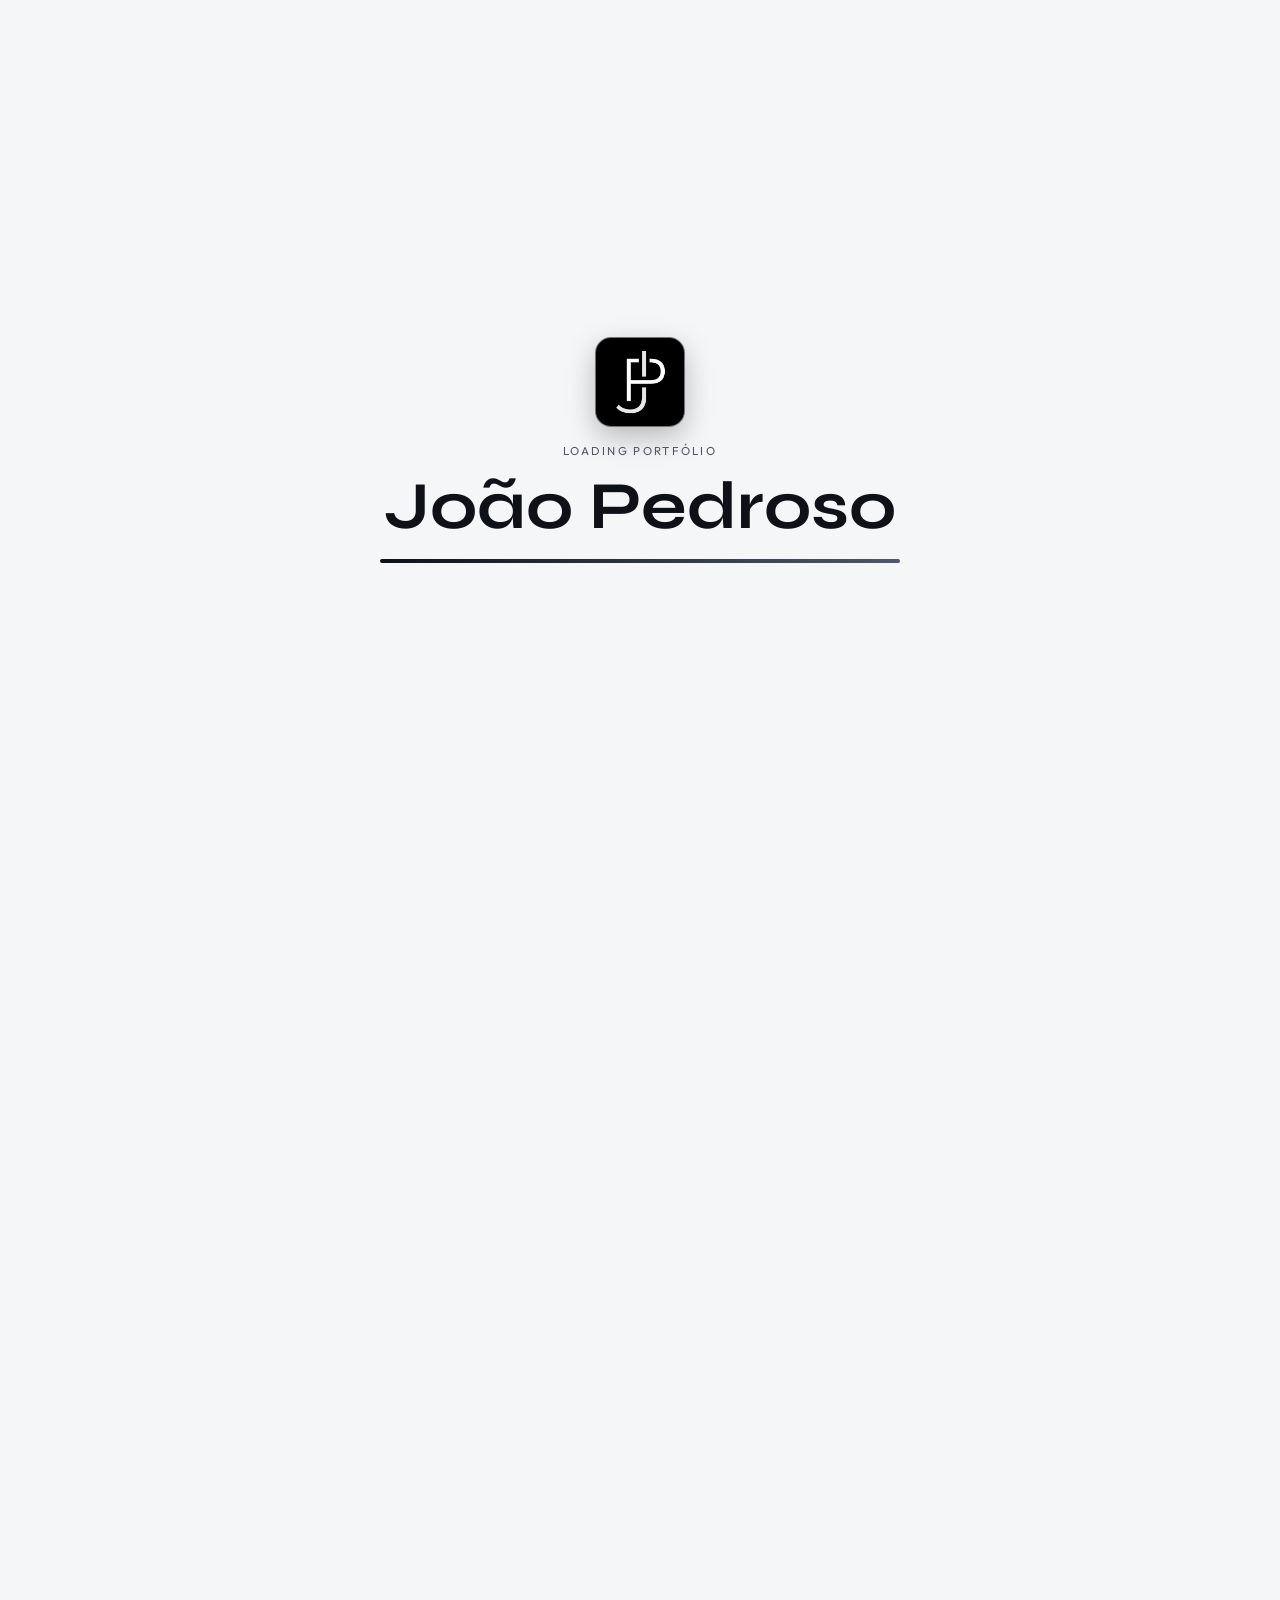
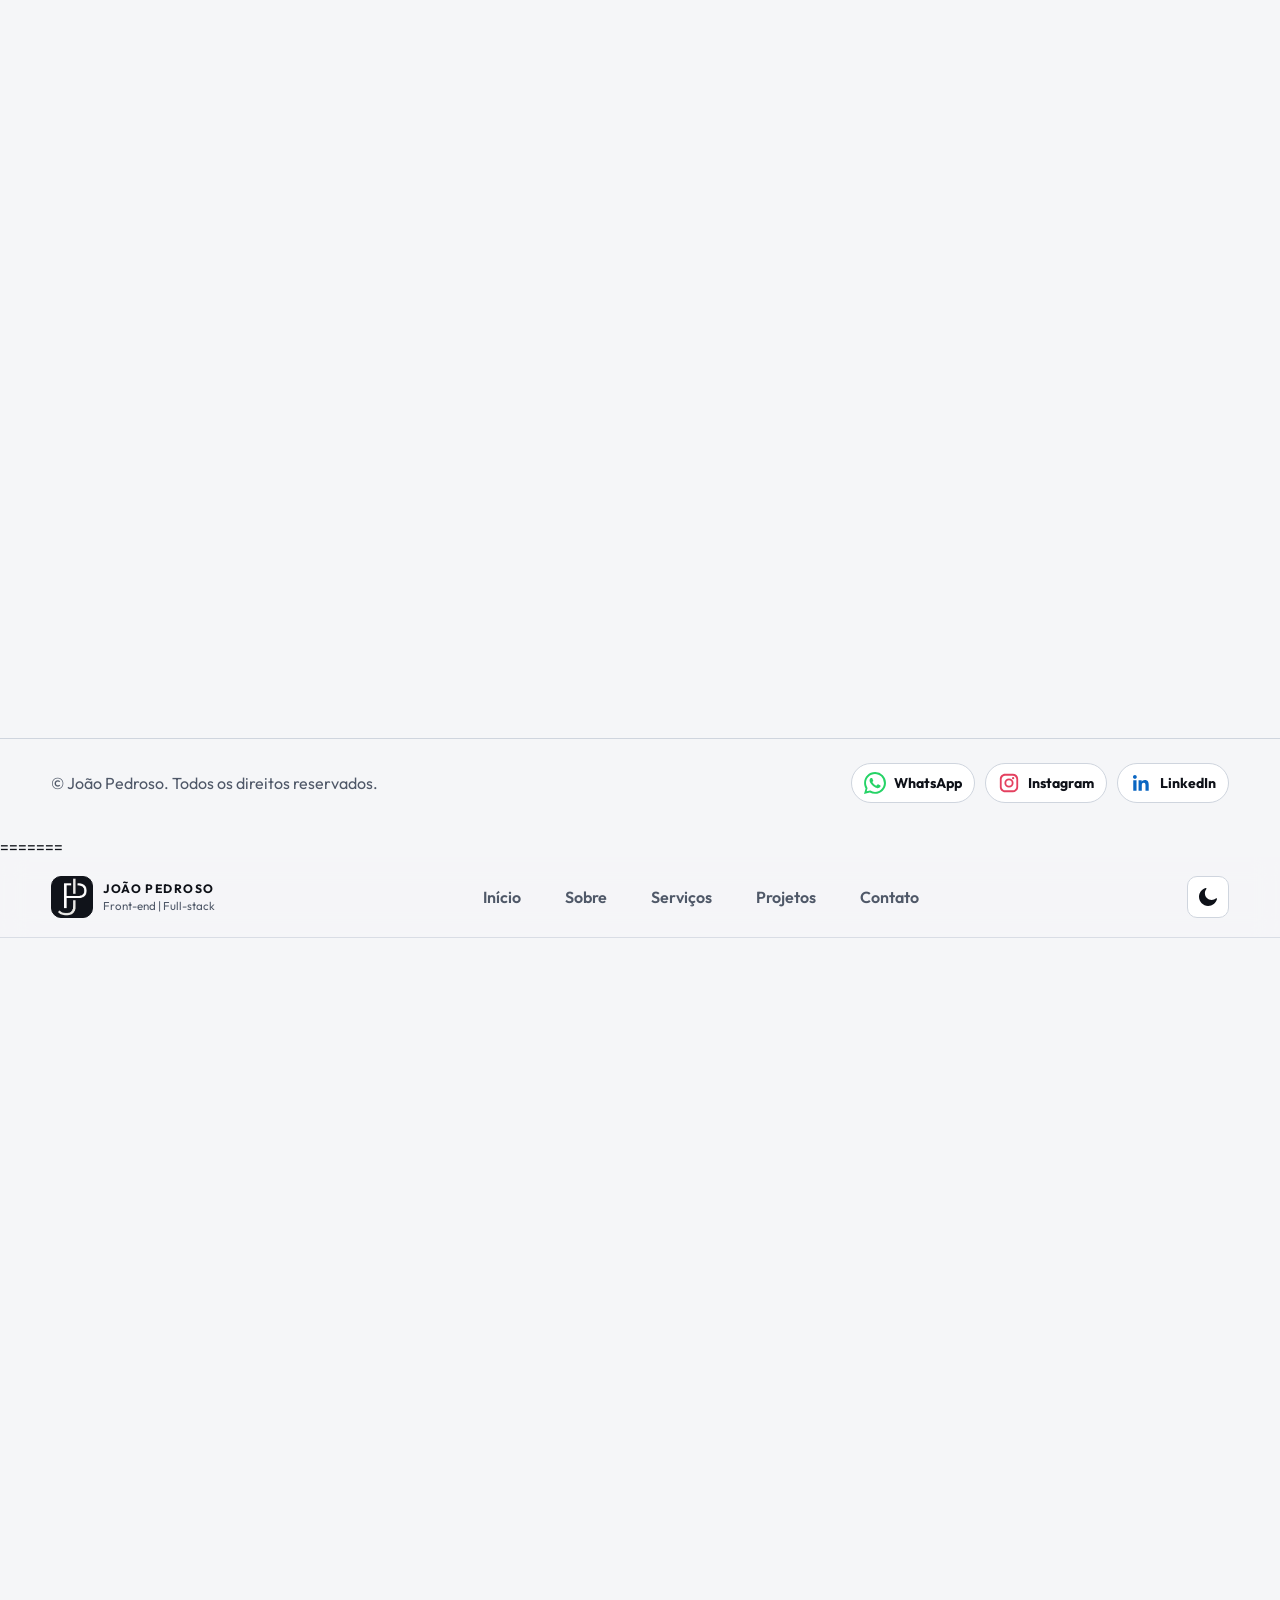
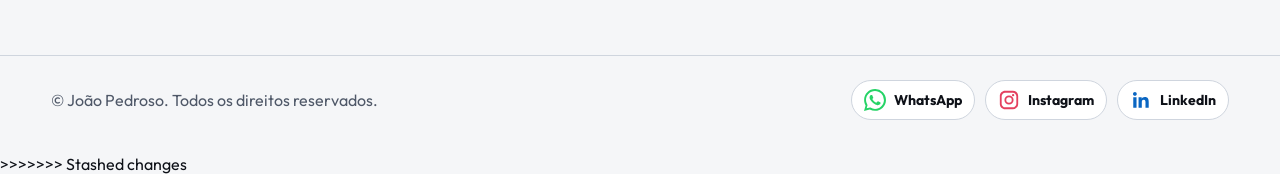
==== commit 1532b49d: "Atualizando portfólio" ====
--- a/index.html
+++ b/index.html
@@ -1,3 +1,4 @@
+<<<<<<< Updated upstream
 ﻿<!DOCTYPE html>
 <html lang="pt-BR">
 
@@ -479,3 +480,479 @@
 
 </html>
 
+=======
+﻿<!DOCTYPE html>
+<html lang="pt-BR">
+
+<head>
+  <meta charset="UTF-8" />
+  <meta name="viewport" content="width=device-width, initial-scale=1.0" />
+  <title>Joao Pedroso | Portfolio Front-end</title>
+  <link rel="icon" href="img/logo-jp.png">
+  <meta name="description"
+    content="Portfolio profissional de Joao Pedroso, desenvolvedor full-stack com foco em front-end, performance, responsividade e experiencia do usuario." />
+  <meta name="robots" content="index,follow,max-image-preview:large" />
+  <meta name="author" content="Joao Pedroso" />
+  <meta name="theme-color" content="#0e131b" />
+  <meta property="og:locale" content="pt_BR" />
+  <meta property="og:type" content="website" />
+  <meta property="og:title" content="Joao Pedroso | Portfolio Front-end" />
+  <meta property="og:description" content="Portfolio profissional de Joao Pedroso com foco em front-end moderno, codigo limpo e alta performance." />
+  <meta property="og:image" content="img/logo-jp.png" />
+  <meta property="og:image:alt" content="Logo de Joao Pedroso" />
+  <meta name="twitter:card" content="summary_large_image" />
+  <meta name="twitter:title" content="Joao Pedroso | Portfolio Front-end" />
+  <meta name="twitter:description" content="Portfolio de front-end com foco em qualidade visual, performance e boas praticas." />
+  <meta name="twitter:image" content="img/logo-jp.png" />
+  <link rel="preconnect" href="https://fonts.googleapis.com" />
+  <link rel="preconnect" href="https://fonts.gstatic.com" crossorigin />
+  <link rel="preconnect" href="https://images.unsplash.com" />
+  <link rel="preconnect" href="https://cdn.simpleicons.org" />
+  <link rel="dns-prefetch" href="//images.unsplash.com" />
+  <link rel="dns-prefetch" href="//cdn.simpleicons.org" />
+  <link rel="preload" href="img/logo-jp.png" as="image" fetchpriority="high" />
+  <link
+    href="https://fonts.googleapis.com/css2?family=Syne:wght@500;700;800&family=Outfit:wght@300;400;500;600;700&display=swap"
+    rel="stylesheet" />
+  <script>
+    (function () {
+      try {
+        var savedTheme = localStorage.getItem('jp-theme');
+        var useDark = savedTheme === 'dark' || (savedTheme !== 'light' && window.matchMedia && window.matchMedia('(prefers-color-scheme: dark)').matches);
+        document.documentElement.classList.toggle('dark', useDark);
+      } catch (error) { }
+    })();
+  </script>
+  <link rel="stylesheet" href="styles.css" />
+</head>
+
+<body>
+  <div id="preload" aria-hidden="true">
+    <div class="preload-box">
+      <img class="preload-logo" src="img/logo-jp.png" alt="Logo JP">
+      <p>Loading Portfólio</p>
+      <h1>João Pedroso</h1>
+      <div class="preload-line"><span></span></div>
+    </div>
+  </div>
+
+  <div class="scroll-progress" aria-hidden="true"><span id="progressBar"></span></div>
+  <div class="bg-layer" aria-hidden="true"></div>
+
+  <header class="topbar" id="topo">
+    <div class="shell topbar-inner">
+      <a href="#home" class="brand" aria-label="Início">
+        <img src="img/logo-jp.png" alt="Logo João Pedroso" width="42" height="42" />
+        <span>
+          <strong>JOÃO PEDROSO</strong>
+          <small>Front-end | Full-stack</small>
+        </span>
+      </a>
+
+      <nav class="navbar" id="navbar" aria-label="Navegação principal">
+        <ul id="navList">
+          <li><a href="#home">Início</a></li>
+          <li><a href="#about">Sobre</a></li>
+          <li><a href="#services">Serviços</a></li>
+          <li><a href="#projects">Projetos</a></li>
+          <li><a href="#contact">Contato</a></li>
+        </ul>
+      </nav>
+
+      <div class="top-actions">
+        <button id="themeBtn" class="theme-btn" type="button" aria-label="Ativar tema escuro">
+          <svg class="icon-moon" aria-hidden="true" viewBox="0 0 312.812 312.812" width="18" height="18">
+            <path
+              d="M305.2 178.159c-3.2-.8-6.4 0-9.2 2-10.4 8.8-22.4 16-35.6 20.8-12.4 4.8-26 7.2-40.4 7.2-32.4 0-62-13.2-83.2-34.4-21.2-21.2-34.4-50.8-34.4-83.2 0-13.6 2.4-26.8 6.4-38.8 4.4-12.8 10.8-24.4 19.2-34.4 3.6-4.4 2.8-10.8-1.6-14.4-2.8-2-6-2.8-9.2-2-34 9.2-63.6 29.6-84.8 56.8-20.4 26.8-32.4 60-32.4 96 0 43.6 17.6 83.2 46.4 112s68 46.4 112 46.4c36.8 0 70.8-12.8 98-34 27.6-21.6 47.6-52.4 56-87.6 1.6-5.6-1.6-11.2-7.2-12.4z" />
+          </svg>
+          <svg class="icon-sun" aria-hidden="true" viewBox="0 0 45.16 45.16" width="18" height="18">
+            <path
+              d="M22.58 11.269c-6.237 0-11.311 5.075-11.311 11.312s5.074 11.312 11.311 11.312c6.236 0 11.311-5.074 11.311-11.312S28.816 11.269 22.58 11.269zM22.58 7.944a2.207 2.207 0 0 1-2.207-2.206V2.207a2.207 2.207 0 1 1 4.414 0v3.531a2.207 2.207 0 0 1-2.207 2.206zM22.58 37.215a2.207 2.207 0 0 0-2.207 2.207v3.53a2.207 2.207 0 1 0 4.414 0v-3.53a2.208 2.208 0 0 0-2.207-2.207zM32.928 12.231a2.208 2.208 0 0 1 0-3.121l2.497-2.497a2.207 2.207 0 1 1 3.121 3.121l-2.497 2.497a2.207 2.207 0 0 1-3.121 0zM12.231 32.93a2.205 2.205 0 0 0-3.121 0l-2.497 2.496a2.207 2.207 0 0 0 3.121 3.121l2.497-2.498a2.204 2.204 0 0 0 0-3.119zM37.215 22.58c0-1.219.988-2.207 2.207-2.207h3.531a2.207 2.207 0 1 1 0 4.413h-3.531a2.206 2.206 0 0 1-2.207-2.206zM7.944 22.58a2.207 2.207 0 0 0-2.207-2.207h-3.53a2.207 2.207 0 1 0 0 4.413h3.531a2.206 2.206 0 0 0 2.206-2.206zM32.928 32.93a2.208 2.208 0 0 1 3.121 0l2.497 2.497a2.205 2.205 0 1 1-3.121 3.12l-2.497-2.497a2.205 2.205 0 0 1 0-3.12zM12.231 12.231a2.207 2.207 0 0 0 0-3.121L9.734 6.614a2.207 2.207 0 0 0-3.121 3.12l2.497 2.497a2.205 2.205 0 0 0 3.121 0z" />
+          </svg>
+        </button>
+        <button id="menuBtn" class="menu-btn" type="button" aria-expanded="false" aria-controls="navbar"
+          aria-label="Abrir menu">
+          <span class="menu-btn__icon" aria-hidden="true">
+            <span class="menu-btn__bar"></span>
+            <span class="menu-btn__bar"></span>
+            <span class="menu-btn__bar"></span>
+          </span>
+        </button>
+      </div>
+    </div>
+  </header>
+
+  <main id="main-content">
+    <section id="home" class="hero section">
+      <div class="shell hero-layout">
+        <div class="hero-left reveal">
+          <p class="label">Portfólio 2026</p>
+          <h2>
+            João Pedroso Front-End
+            <span>Design profissional, código limpo e experiência que gera resultado.</span>
+          </h2>
+          <p class="hero-copy">Sou desenvolvedor full-stack com foco em Front-end e transformo ideias em páginas
+            rápidas, responsivas e bem estruturadas para valorizar sua marca.</p>
+
+          <div class="hero-cta">
+            <a class="action solid" href="https://wa.me/5543996877731" target="_blank" rel="noopener noreferrer">
+              <svg xmlns="http://www.w3.org/2000/svg" width="22" height="22" viewBox="0 0 24 24" fill="currentColor">
+            <path
+              d="M20.52 3.48A11.79 11.79 0 0 0 12.05 0C5.46 0 .12 5.34.12 11.93c0 2.1.55 4.16 1.6 5.98L0 24l6.27-1.64a11.9 11.9 0 0 0 5.78 1.47h.01c6.58 0 11.93-5.34 11.93-11.93 0-3.19-1.24-6.18-3.47-8.42zM12.06 21.7c-1.78 0-3.53-.48-5.06-1.39l-.36-.21-3.72.97.99-3.63-.23-.37a9.78 9.78 0 0 1-1.5-5.14c0-5.4 4.39-9.79 9.79-9.79 2.61 0 5.07 1.02 6.91 2.86a9.72 9.72 0 0 1 2.87 6.92c0 5.4-4.39 9.78-9.79 9.78zm5.37-7.33c-.29-.14-1.71-.85-1.98-.95-.27-.1-.47-.14-.67.14-.2.29-.77.95-.95 1.15-.17.2-.35.22-.64.07-.29-.14-1.23-.45-2.34-1.44-.87-.78-1.46-1.74-1.63-2.03-.17-.29-.02-.44.13-.58.13-.13.29-.35.44-.52.14-.17.19-.29.29-.49.1-.2.05-.37-.02-.52-.07-.14-.67-1.61-.92-2.21-.24-.58-.48-.5-.67-.51l-.57-.01c-.2 0-.52.07-.79.37-.27.29-1.04 1.01-1.04 2.46s1.06 2.85 1.21 3.05c.14.2 2.09 3.19 5.06 4.47.71.31 1.26.49 1.69.63.71.23 1.36.2 1.87.12.57-.09 1.71-.7 1.95-1.37.24-.67.24-1.24.17-1.37-.07-.12-.27-.2-.56-.34z" />
+          </svg>
+              <span>Abrir WhatsApp</span>
+            </a>
+            <a class="action soft" href="https://instagram.com/joao_pedroso_15" target="_blank"
+              rel="noopener noreferrer">
+              <svg xmlns="http://www.w3.org/2000/svg" width="25" height="25" viewBox="0 0 24 24" fill="currentColor">
+            <path
+              d="M7.75 2C4.57 2 2 4.57 2 7.75v8.5C2 19.43 4.57 22 7.75 22h8.5C19.43 22 22 19.43 22 16.25v-8.5C22 4.57 19.43 2 16.25 2h-8.5zm0 2h8.5C18.01 4 20 5.99 20 7.75v8.5c0 1.76-1.99 3.75-3.75 3.75h-8.5C5.99 20 4 18.01 4 16.25v-8.5C4 5.99 5.99 4 7.75 4zm8.75 1.5a1.25 1.25 0 1 0 0 2.5 1.25 1.25 0 0 0 0-2.5zM12 7a5 5 0 1 0 0 10 5 5 0 0 0 0-10zm0 2a3 3 0 1 1 0 6 3 3 0 0 1 0-6z" />
+          </svg>
+              <span>Abrir Instagram</span>
+            </a>
+            <a class="action soft" href="#projects">Ver projetos</a>
+          </div>
+
+          <div class="kpi-row">
+            <article class="kpi reveal delay-1">
+              <strong data-counter="21" data-suffix="+">0</strong>
+              <span>anos</span>
+            </article>
+            <article class="kpi reveal delay-2">
+              <strong data-counter="100" data-suffix="%">0</strong>
+              <span>foco em Front-end</span>
+            </article>
+            <article class="kpi reveal delay-3">
+              <strong data-counter="24" data-suffix="h">0</strong>
+              <span>atenção em cada detalhe</span>
+            </article>
+          </div>
+        </div>
+
+        <div class="hero-right reveal delay-1">
+          <figure class="frame frame-main">
+            <img src="https://images.unsplash.com/photo-1518773553398-650c184e0bb3?auto=format&fit=crop&w=1500&q=80"
+              alt="Estação profissional para desenvolvimento Front-end" width="1500" height="1000"
+              fetchpriority="high" />
+          </figure>
+          <figure class="frame frame-top">
+            <img src="https://images.unsplash.com/photo-1461749280684-dccba630e2f6?auto=format&fit=crop&w=900&q=80"
+              alt="Tela com código Front-end" width="900" height="700" loading="lazy" />
+          </figure>
+          <figure class="frame frame-bottom">
+            <img src="https://images.unsplash.com/photo-1558655146-d09347e92766?auto=format&fit=crop&w=900&q=80"
+              alt="Dashboard com componentes visuais" width="900" height="700" loading="lazy" />
+          </figure>
+        </div>
+      </div>
+
+      <div class="ticker reveal">
+        <div class="track" data-track>
+          <span>WEB DESIGN</span>
+          <span>UI EXPERIENCE</span>
+          <span>FRONT-END ENGINEERING</span>
+          <span>RESPONSIVE SYSTEM</span>
+          <span>MOTION & PERFORMANCE</span>
+        </div>
+      </div>
+    </section>
+
+    <section id="about" class="section">
+      <div class="shell about-layout">
+        <article class="about-card reveal">
+          <p class="label">Sobre</p>
+          <h3>Design moderno com estrutura técnica de verdade</h3>
+          <p>Cada projeto é construído para parecer premium: tipografia forte, hierarquia visual clara e animações que
+            valorizam o conteúdo sem exagero.</p>
+          <p>Meu foco é entregar uma presença digital profissional com código limpo e fácil de evoluir.</p>
+        </article>
+
+        <article class="highlight-card reveal delay-1">
+          <p class="label">Diferenciais</p>
+          <ul>
+            <li>Identidade visual consistente e elegante.</li>
+            <li>Estrutura responsiva em desktop, tablet e mobile.</li>
+            <li>Animações suaves e performance otimizada.</li>
+            <li>Código organizado para manutenção futura.</li>
+          </ul>
+        </article>
+      </div>
+
+      <div class="shell about-tech-loop reveal delay-2">
+        <p class="label">Linguagens e tecnologias</p>
+      </div>
+
+      <div class="ticker tech-ticker reveal delay-2">
+        <div class="track track-tech" data-track data-speed="82" data-min-duration="16">
+          <span class="tech-chip"><img src="https://cdn.simpleicons.org/html5/E34F26" alt="HTML5" width="16" height="16"
+              loading="lazy" />HTML5</span>
+          <span class="tech-chip"><img src="https://cdn.simpleicons.org/css/1572B6" alt="CSS3" width="16" height="16"
+              loading="lazy" />CSS3</span>
+          <span class="tech-chip"><img src="https://cdn.simpleicons.org/javascript/F7DF1E" alt="JavaScript" width="16"
+              height="16" loading="lazy" />JavaScript</span>
+          <span class="tech-chip"><img src="https://cdn.simpleicons.org/typescript/3178C6" alt="TypeScript" width="16"
+              height="16" loading="lazy" />TypeScript</span>
+          <span class="tech-chip"><img src="https://cdn.simpleicons.org/react/61DAFB" alt="React" width="16" height="16"
+              loading="lazy" />React</span>
+          <span class="tech-chip"><img src="https://cdn.simpleicons.org/node.js/5FA04E" alt="Node.js" width="16"
+              height="16" loading="lazy" />Node.js</span>
+          <span class="tech-chip"><img src="https://cdn.simpleicons.org/express/white" alt="Express.js" width="16"
+              height="16" loading="lazy" />Express.js</span>
+          <span class="tech-chip"><img src="https://cdn.simpleicons.org/git/F05032" alt="Git" width="16" height="16"
+              loading="lazy" />Git</span>
+          <span class="tech-chip"><img src="https://cdn.simpleicons.org/figma/F24E1E" alt="Figma" width="16" height="16"
+              loading="lazy" />Figma</span>
+          <span class="tech-chip"><img src="https://cdn.simpleicons.org/sass/CC6699" alt="Sass" width="16" height="16"
+              loading="lazy" />Sass</span>
+          <span class="tech-chip"><img src="https://cdn.jsdelivr.net/gh/devicons/devicon/icons/java/java-original.svg" alt="Java" width="16" height="16"
+              loading="lazy" />Java</span>
+          <span class="tech-chip"><img src="https://cdn.simpleicons.org/spring" alt="Java" width="16" height="16"
+              loading="lazy" />Spring</span>
+          <span class="tech-chip"><img src="https://cdn.simpleicons.org/python/3776AB" alt="Python" width="16"
+              height="16" loading="lazy" />Python</span>
+        </div>
+      </div>
+    </section>
+
+    <section id="services" class="section">
+      <div class="shell">
+        <div class="section-head reveal">
+          <p class="label">Serviços</p>
+          <h3>Entrega completa de Front-end</h3>
+        </div>
+
+        <div class="service-board">
+          <article class="service-item reveal">
+            <span>01</span>
+            <h4>Landing Pages Premium</h4>
+            <p>Páginas comerciais com visual de impacto e CTA estratégica.</p>
+          </article>
+          <article class="service-item reveal delay-1">
+            <span>02</span>
+            <h4>Sites Institucionais</h4>
+            <p>Experiência elegante para empresas e profissionais.</p>
+          </article>
+          <article class="service-item reveal delay-2">
+            <span>03</span>
+            <h4>Refatoração de UI</h4>
+            <p>Transformação de páginas antigas para padrão moderno.</p>
+          </article>
+          <article class="service-item reveal delay-3">
+            <span>04</span>
+            <h4>Polimento Final</h4>
+            <p>Ajustes de performance, responsividade e acabamento visual.</p>
+          </article>
+          <article class="service-item reveal delay-5">
+            <span>05</span>
+            <h4>E-commerce</h4>
+            <p>Página de venda de produtos e plataforma de pagamentos.</p>
+          </article>
+          <article class="service-item reveal delay-6">
+            <span>06</span>
+            <h4>Integração de Equipamentos</h4>
+            <p>Integro sistemas com equipamentos para melhorar o fluxo de serviço de forma simples e eficiente.</p>
+          </article>
+          <article class="service-item reveal delay-7">
+            <span>07</span>
+            <h4>Automação de Rotinas</h4>
+            <p>Automatizo processos repetitivos do dia a dia para reduzir tempo operacional sem complicação.</p>
+          </article>
+          <article class="service-item reveal delay-8">
+            <span>08</span>
+            <h4>Painel de Controle Simples</h4>
+            <p>Crio painéis claros para acompanhar tarefas, status de equipamentos e resultados do serviço.</p>
+          </article>
+        </div>
+      </div>
+    </section>
+
+    <section id="projects" class="section">
+      <div class="shell">
+        <div class="section-head reveal">
+          <p class="label">Projetos</p>
+        </div>
+
+        <div class="project-mosaic">
+          <article class="project reveal">
+            <img src="img/tela1.png" alt="Projeto de landing page moderna" width="1400" height="920" loading="lazy" />
+            <div class="project-body">
+              <p>Landing</p>
+              <h4>New Life Cred & Soluções
+                <br>• Site online
+                <br>• Código privado
+              </h4>
+              <div class="project-actions">
+                <a href="https://newlifecredsolucoes.netlify.app/" target="_blank" rel="noopener noreferrer">
+                  <svg aria-hidden="true" viewBox="0 0 16 16" width="14" height="14" fill="none" stroke="currentColor"
+                    stroke-width="1.7" stroke-linecap="round" stroke-linejoin="round">
+                    <path d="M6 3h7v7" />
+                    <path d="M13 3L3 13" />
+                  </svg>
+                  <span>Acessar</span>
+                </a>
+              </div>
+            </div>
+          </article>
+
+          <article class="project reveal delay-1">
+            <img src="img/tela2.png" alt="Projeto de calculadora" width="1200" height="860" loading="lazy" />
+            <div class="project-body">
+              <p>Landing</p>
+              <h4>calculadora Financeira</h4>
+              <div class="project-actions">
+                <a href="https://calculadoras-financeiras-joaopedroso.netlify.app/" target="_blank"
+                  rel="noopener noreferrer">
+                  <svg aria-hidden="true" viewBox="0 0 16 16" width="14" height="14" fill="none" stroke="currentColor"
+                    stroke-width="1.7" stroke-linecap="round" stroke-linejoin="round">
+                    <path d="M6 3h7v7" />
+                    <path d="M13 3L3 13" />
+                  </svg>
+                  <span>Acessar</span>
+                </a>
+                <a href="https://github.com/JoaoPedroso520/Calculadora-Financeira" target="_blank" rel="noopener noreferrer" class="alt">
+                  <svg aria-hidden="true" viewBox="0 0 16 16" width="14" height="14">
+                    <path fill="currentColor"
+                      d="M8 0C3.58 0 0 3.58 0 8c0 3.54 2.29 6.53 5.47 7.59.4.07.55-.17.55-.38 0-.19-.01-.82-.01-1.49-2.01.37-2.53-.49-2.69-.94-.09-.23-.48-.94-.82-1.13-.28-.15-.68-.52-.01-.53.63-.01 1.08.58 1.23.82.72 1.21 1.87.87 2.33.66.07-.52.28-.87.51-1.07-1.78-.2-3.64-.89-3.64-3.95 0-.87.31-1.59.82-2.15-.08-.2-.36-1.02.08-2.12 0 0 .67-.21 2.2.82a7.65 7.65 0 0 1 2-.27c.68 0 1.36.09 2 .27 1.53-1.04 2.2-.82 2.2-.82.44 1.1.16 1.92.08 2.12.51.56.82 1.27.82 2.15 0 3.07-1.87 3.75-3.65 3.95.29.25.54.73.54 1.48 0 1.07-.01 1.93-.01 2.2 0 .21.15.46.55.38A8.01 8.01 0 0 0 16 8c0-4.42-3.58-8-8-8z" />
+                  </svg>
+                  <span>GitHub</span>
+                </a>
+              </div>
+            </div>
+          </article>
+
+          <article class="project reveal delay-2 project-placeholder-card">
+            <img src="img/tela3.png" alt="Projeto de landing com animações personalizadas" width="1200" height="860"
+              loading="lazy" />
+            <div class="project-body">
+              <p>Landing</p>
+              <h4>Landing com animações personalizadas</h4>
+              <div class="project-actions">
+                <a href="https://perfil-jp.netlify.app/" target="_blank" rel="noopener noreferrer">
+                  <svg aria-hidden="true" viewBox="0 0 16 16" width="14" height="14" fill="none" stroke="currentColor"
+                    stroke-width="1.7" stroke-linecap="round" stroke-linejoin="round">
+                    <path d="M6 3h7v7" />
+                    <path d="M13 3L3 13" />
+                  </svg>
+                  <span>Acessar</span>
+                </a>
+                <a href="https://github.com/JoaoPedroso520/Perfil-JP" target="_blank" rel="noopener noreferrer" class="alt">
+                  <svg aria-hidden="true" viewBox="0 0 16 16" width="14" height="14">
+                    <path fill="currentColor"
+                      d="M8 0C3.58 0 0 3.58 0 8c0 3.54 2.29 6.53 5.47 7.59.4.07.55-.17.55-.38 0-.19-.01-.82-.01-1.49-2.01.37-2.53-.49-2.69-.94-.09-.23-.48-.94-.82-1.13-.28-.15-.68-.52-.01-.53.63-.01 1.08.58 1.23.82.72 1.21 1.87.87 2.33.66.07-.52.28-.87.51-1.07-1.78-.2-3.64-.89-3.64-3.95 0-.87.31-1.59.82-2.15-.08-.2-.36-1.02.08-2.12 0 0 .67-.21 2.2.82a7.65 7.65 0 0 1 2-.27c.68 0 1.36.09 2 .27 1.53-1.04 2.2-.82 2.2-.82.44 1.1.16 1.92.08 2.12.51.56.82 1.27.82 2.15 0 3.07-1.87 3.75-3.65 3.95.29.25.54.73.54 1.48 0 1.07-.01 1.93-.01 2.2 0 .21.15.46.55.38A8.01 8.01 0 0 0 16 8c0-4.42-3.58-8-8-8z" />
+                  </svg>
+                  <span>GitHub</span>
+                </a>
+              </div>
+            </div>
+          </article>
+        </div>
+      </div>
+      <div class="projects-more reveal">
+        <a href="projetos.html" class="btn-more">
+          <span>Ver mais</span>
+
+          <svg viewBox="0 0 16 16" width="16" height="16" fill="none" stroke="currentColor" stroke-width="1.8"
+            stroke-linecap="round" stroke-linejoin="round">
+            <path d="M3 8h10" />
+            <path d="M9 4l4 4-4 4" />
+          </svg>
+
+        </a>
+      </div>
+    </section>
+
+
+    <section id="contact" class="section">
+      <div class="shell">
+        <div class="section-head reveal">
+          <p class="label">Contato</p>
+        </div>
+
+        <div class="contact-layout">
+          <article class="contact-card contact-card-compact whatsapp reveal">
+            <svg xmlns="http://www.w3.org/2000/svg" width="40" height="40" viewBox="0 0 24 24" fill="currentColor">
+            <path
+              d="M20.52 3.48A11.79 11.79 0 0 0 12.05 0C5.46 0 .12 5.34.12 11.93c0 2.1.55 4.16 1.6 5.98L0 24l6.27-1.64a11.9 11.9 0 0 0 5.78 1.47h.01c6.58 0 11.93-5.34 11.93-11.93 0-3.19-1.24-6.18-3.47-8.42zM12.06 21.7c-1.78 0-3.53-.48-5.06-1.39l-.36-.21-3.72.97.99-3.63-.23-.37a9.78 9.78 0 0 1-1.5-5.14c0-5.4 4.39-9.79 9.79-9.79 2.61 0 5.07 1.02 6.91 2.86a9.72 9.72 0 0 1 2.87 6.92c0 5.4-4.39 9.78-9.79 9.78zm5.37-7.33c-.29-.14-1.71-.85-1.98-.95-.27-.1-.47-.14-.67.14-.2.29-.77.95-.95 1.15-.17.2-.35.22-.64.07-.29-.14-1.23-.45-2.34-1.44-.87-.78-1.46-1.74-1.63-2.03-.17-.29-.02-.44.13-.58.13-.13.29-.35.44-.52.14-.17.19-.29.29-.49.1-.2.05-.37-.02-.52-.07-.14-.67-1.61-.92-2.21-.24-.58-.48-.5-.67-.51l-.57-.01c-.2 0-.52.07-.79.37-.27.29-1.04 1.01-1.04 2.46s1.06 2.85 1.21 3.05c.14.2 2.09 3.19 5.06 4.47.71.31 1.26.49 1.69.63.71.23 1.36.2 1.87.12.57-.09 1.71-.7 1.95-1.37.24-.67.24-1.24.17-1.37-.07-.12-.27-.2-.56-.34z" />
+          </svg>
+            <h4>WhatsApp</h4>
+            <p>Conversa rápida para orçamento e alinhamento.</p>
+            <a href="https://wa.me/5543996877731" target="_blank" rel="noopener noreferrer">Enviar mensagem</a>
+          </article>
+
+          <form id="contactForm" class="contact-form reveal delay-2"
+            action="https://formsubmit.co/joaoclaudiocaleffipedroso520@gmail.com" method="POST">
+            <input type="hidden" name="_captcha" value="false" />
+            <input type="hidden" name="_subject" value="Novo contato via portfolio" />
+            <input type="hidden" name="_template" value="table" />
+            <input type="text" name="_honey" tabindex="-1" autocomplete="off" aria-hidden="true"
+              style="position:absolute;left:-9999px" />
+            <h4>Enviar mensagem</h4>
+
+            <label for="name">Nome</label>
+            <input id="name" name="name" type="text" placeholder="Seu nome" autocomplete="name" required />
+
+            <label for="email">E-mail</label>
+            <input id="email" name="email" type="email" placeholder="seuemail@dominio.com" autocomplete="email" required />
+
+            <label for="telefone">Telefone</label>
+            <input id="telefone" name="telefone" type="tel" placeholder="(00) 00000-0000" autocomplete="tel" inputmode="tel" required />
+
+            <label for="message">Mensagem</label>
+            <textarea id="message" name="message" rows="5" placeholder="Escreva sua mensagem" autocomplete="off" required></textarea>
+
+            <button type="submit">Enviar mensagem</button>
+            <p id="formMessage" aria-live="polite" aria-atomic="true" role="status" hidden></p>
+          </form>
+          <article class="contact-card contact-card-compact instagram reveal delay-1">
+            <svg xmlns="http://www.w3.org/2000/svg" width="45" height="45" viewBox="0 0 24 24" fill="currentColor">
+              <path
+                d="M7.75 2C4.57 2 2 4.57 2 7.75v8.5C2 19.43 4.57 22 7.75 22h8.5C19.43 22 22 19.43 22 16.25v-8.5C22 4.57 19.43 2 16.25 2h-8.5zm0 2h8.5C18.01 4 20 5.99 20 7.75v8.5c0 1.76-1.99 3.75-3.75 3.75h-8.5C5.99 20 4 18.01 4 16.25v-8.5C4 5.99 5.99 4 7.75 4zm8.75 1.5a1.25 1.25 0 1 0 0 2.5 1.25 1.25 0 0 0 0-2.5zM12 7a5 5 0 1 0 0 10 5 5 0 0 0 0-10zm0 2a3 3 0 1 1 0 6 3 3 0 0 1 0-6z" />
+            </svg>
+            <h4>Instagram</h4>
+            <p>Acompanhe meu conteúdo e referências visuais.</p>
+            <a href="https://instagram.com/joao_pedroso_15" target="_blank" rel="noopener noreferrer">
+              Abrir Instagram
+            </a>
+          </article>
+        </div>
+      </div>
+    </section>
+  </main>
+
+  <footer class="footer">
+    <div class="shell footer-inner">
+      <p>&copy; <span id="year"></span> João Pedroso. Todos os direitos reservados.</p>
+      <div class="footer-links">
+        <a href="https://wa.me/5543996877731" target="_blank" rel="noopener noreferrer">
+          <svg xmlns="http://www.w3.org/2000/svg" width="22" height="22" viewBox="0 0 24 24" fill="#25D366">
+            <path
+              d="M20.52 3.48A11.79 11.79 0 0 0 12.05 0C5.46 0 .12 5.34.12 11.93c0 2.1.55 4.16 1.6 5.98L0 24l6.27-1.64a11.9 11.9 0 0 0 5.78 1.47h.01c6.58 0 11.93-5.34 11.93-11.93 0-3.19-1.24-6.18-3.47-8.42zM12.06 21.7c-1.78 0-3.53-.48-5.06-1.39l-.36-.21-3.72.97.99-3.63-.23-.37a9.78 9.78 0 0 1-1.5-5.14c0-5.4 4.39-9.79 9.79-9.79 2.61 0 5.07 1.02 6.91 2.86a9.72 9.72 0 0 1 2.87 6.92c0 5.4-4.39 9.78-9.79 9.78zm5.37-7.33c-.29-.14-1.71-.85-1.98-.95-.27-.1-.47-.14-.67.14-.2.29-.77.95-.95 1.15-.17.2-.35.22-.64.07-.29-.14-1.23-.45-2.34-1.44-.87-.78-1.46-1.74-1.63-2.03-.17-.29-.02-.44.13-.58.13-.13.29-.35.44-.52.14-.17.19-.29.29-.49.1-.2.05-.37-.02-.52-.07-.14-.67-1.61-.92-2.21-.24-.58-.48-.5-.67-.51l-.57-.01c-.2 0-.52.07-.79.37-.27.29-1.04 1.01-1.04 2.46s1.06 2.85 1.21 3.05c.14.2 2.09 3.19 5.06 4.47.71.31 1.26.49 1.69.63.71.23 1.36.2 1.87.12.57-.09 1.71-.7 1.95-1.37.24-.67.24-1.24.17-1.37-.07-.12-.27-.2-.56-.34z" />
+          </svg>
+          <span>WhatsApp</span>
+        </a>
+
+        <a href="https://instagram.com/joao_pedroso_15" target="_blank" rel="noopener noreferrer">
+          <svg xmlns="http://www.w3.org/2000/svg" width="22" height="22" viewBox="0 0 24 24" fill="#E4405F">
+            <path
+              d="M7.75 2C4.57 2 2 4.57 2 7.75v8.5C2 19.43 4.57 22 7.75 22h8.5C19.43 22 22 19.43 22 16.25v-8.5C22 4.57 19.43 2 16.25 2h-8.5zm0 2h8.5C18.01 4 20 5.99 20 7.75v8.5c0 1.76-1.99 3.75-3.75 3.75h-8.5C5.99 20 4 18.01 4 16.25v-8.5C4 5.99 5.99 4 7.75 4zm8.75 1.5a1.25 1.25 0 1 0 0 2.5 1.25 1.25 0 0 0 0-2.5zM12 7a5 5 0 1 0 0 10 5 5 0 0 0 0-10zm0 2a3 3 0 1 1 0 6 3 3 0 0 1 0-6z" />
+          </svg>
+          <span>Instagram</span>
+        </a>
+
+        <a href="https://www.linkedin.com/in/joão-pedroso-" target="_blank" rel="noopener noreferrer">
+          <svg xmlns="http://www.w3.org/2000/svg" width="22" height="22" viewBox="0 0 24 24" fill="#0A66C2">
+            <path
+              d="M20.447 20.452H16.9V14.84c0-1.337-.025-3.06-1.865-3.06-1.868 0-2.154 1.459-2.154 2.967v5.705H9.337V9h3.4v1.561h.049c.474-.9 1.635-1.849 3.364-1.849 3.597 0 4.26 2.368 4.26 5.455v6.285zM5.337 7.433c-1.144 0-2.068-.927-2.068-2.07 0-1.144.924-2.069 2.068-2.069 1.143 0 2.068.925 2.068 2.069 0 1.143-.925 2.07-2.068 2.07zM7.119 20.452H3.555V9h3.564v11.452z" />
+          </svg>
+          <span>LinkedIn</span>
+        </a>
+      </div>
+    </div>
+  </footer>
+
+  <script src="script.js" defer></script>
+</body>
+
+</html>
+
+>>>>>>> Stashed changes
--- a/styles.css
+++ b/styles.css
@@ -72,6 +72,7 @@
   -webkit-user-drag: none;
   user-drag: none;
 }
+<<<<<<< Updated upstream
 
 .bg-layer {
   position: fixed;
@@ -1197,3 +1198,1292 @@
     transform: none;
   }
 }
+=======
+
+.bg-layer {
+  position: fixed;
+  inset: 0;
+  z-index: -1;
+  pointer-events: none;
+  background-image:
+    linear-gradient(to right, rgba(0, 0, 0, 0.03) 1px, transparent 1px),
+    linear-gradient(to bottom, rgba(0, 0, 0, 0.03) 1px, transparent 1px);
+  background-size: 38px 38px;
+  mask-image: radial-gradient(circle at center, black 35%, transparent 85%);
+}
+
+.shell {
+  width: min(1180px, 92%);
+  margin: 0 auto;
+}
+
+.section {
+  padding: 96px 0;
+}
+
+#home {
+  scroll-margin-top: 10rem;
+}
+
+
+#about {
+  scroll-margin-top: 10rem;
+}
+
+#services {
+  scroll-margin-top: 10rem;
+}
+
+.label {
+  margin: 0 0 14px;
+  text-transform: uppercase;
+  letter-spacing: 0.2em;
+  font-size: 0.72rem;
+  font-weight: 700;
+  color: var(--text-soft);
+}
+
+h1,
+h2,
+h3,
+h4 {
+  margin-top: 0;
+  line-height: 1.08;
+  font-family: "Syne", sans-serif;
+}
+
+p {
+  margin-top: 0;
+}
+
+#preload {
+  position: fixed;
+  inset: 0;
+  z-index: 1200;
+  display: grid;
+  place-items: center;
+  background: var(--bg);
+  color: var(--text);
+  transition: opacity 0.55s ease, visibility 0.55s ease;
+}
+
+#preload.hide {
+  opacity: 0;
+  visibility: hidden;
+}
+
+.preload-box {
+  width: min(520px, 86%);
+  text-align: center;
+}
+
+.preload-logo {
+  width: 90px;
+  height: 90px;
+  object-fit: contain;
+  margin: 0 auto 16px;
+  padding: 10px;
+  border-radius: 16px;
+  background: #000000;
+  border: 1px solid rgba(255, 255, 255, 0.45);
+  box-shadow: 0 10px 28px rgba(0, 0, 0, 0.25);
+}
+
+html.dark .preload-logo,
+body.dark .preload-logo {
+  border-color: var(--line);
+  background: var(--surface);
+}
+
+.preload-box p {
+  margin: 0 0 12px;
+  letter-spacing: 0.2em;
+  text-transform: uppercase;
+  font-size: 0.72rem;
+  color: var(--text-soft);
+}
+
+.preload-box h1 {
+  margin: 0;
+  font-size: clamp(2rem, 8vw, 4.2rem);
+}
+
+.preload-line {
+  margin-top: 16px;
+  height: 4px;
+  border-radius: 999px;
+  background: color-mix(in srgb, var(--line) 55%, transparent);
+  overflow: hidden;
+}
+
+.preload-line span {
+  display: block;
+  width: 100%;
+  height: 100%;
+  transform-origin: left;
+  background: linear-gradient(90deg, var(--text), var(--text-soft));
+  animation: preload 1.4s ease forwards;
+}
+
+@keyframes preload {
+  from {
+    transform: scaleX(0);
+  }
+
+  to {
+    transform: scaleX(1);
+  }
+}
+
+.scroll-progress {
+  position: fixed;
+  top: 0;
+  left: 0;
+  width: 100%;
+  height: 4px;
+  z-index: 1100;
+}
+
+#progressBar {
+  display: block;
+  width: 0;
+  height: 100%;
+  background: linear-gradient(90deg, #7f8797, #161d29);
+}
+
+body.dark #progressBar {
+  background: linear-gradient(90deg, #f0f4fa, #909db2);
+}
+
+.topbar {
+  position: sticky;
+  top: 0;
+  z-index: 1000;
+  backdrop-filter: blur(12px);
+  background: color-mix(in srgb, var(--bg) 90%, transparent);
+  border-bottom: 1px solid color-mix(in srgb, var(--line) 72%, transparent);
+}
+
+.topbar-inner {
+  min-height: 80px;
+  display: flex;
+  align-items: center;
+  justify-content: space-between;
+  gap: 16px;
+}
+
+.brand {
+  text-decoration: none;
+  display: inline-flex;
+  align-items: center;
+  gap: 10px;
+}
+
+.brand img {
+  width: 42px;
+  height: 42px;
+  object-fit: contain;
+  border-radius: 10px;
+  border: 1px solid #10131a;
+  background: #10131a;
+  transition: background-color 0.25s ease, border-color 0.25s ease;
+}
+
+body.dark .brand img {
+  border-color: var(--line);
+  background: var(--surface);
+}
+
+.brand span {
+  display: grid;
+  gap: 2px;
+}
+
+.brand strong {
+  letter-spacing: 0.12em;
+  font-size: 0.76rem;
+}
+
+.brand small {
+  font-size: 0.72rem;
+  color: var(--text-soft);
+}
+
+.navbar ul {
+  margin: 0;
+  padding: 0;
+  list-style: none;
+  display: flex;
+  gap: 20px;
+}
+
+.navbar a {
+  text-decoration: none;
+  color: var(--text-soft);
+  font-weight: 600;
+  padding: 9px 12px;
+  border-radius: 999px;
+  transition: background 0.2s ease, color 0.2s ease;
+}
+
+.navbar a:hover,
+.navbar a.active {
+  background: var(--surface-soft);
+  color: var(--text);
+}
+
+.top-actions {
+  display: flex;
+  align-items: center;
+  gap: 8px;
+}
+
+.theme-btn,
+.menu-btn {
+  border: 1px solid var(--line);
+  background: var(--surface);
+  color: var(--text);
+  border-radius: 10px;
+  padding: 9px 12px;
+  font-weight: 700;
+  cursor: pointer;
+}
+
+.theme-btn {
+  width: 42px;
+  height: 42px;
+  padding: 0;
+  display: inline-grid;
+  place-items: center;
+  position: relative;
+  overflow: hidden;
+}
+
+.theme-btn .icon-moon,
+.theme-btn .icon-sun {
+  position: absolute;
+  width: 18px;
+  height: 18px;
+  color: var(--text);
+  transition: opacity 0.22s ease, transform 0.22s ease;
+}
+
+.theme-btn .icon-moon path,
+.theme-btn .icon-sun path {
+  fill: currentColor;
+}
+
+.theme-btn .icon-moon {
+  opacity: 1;
+  transform: scale(1) rotate(0deg);
+}
+
+.theme-btn .icon-sun {
+  opacity: 0;
+  transform: scale(0.75) rotate(-20deg);
+}
+
+body.dark .theme-btn .icon-moon {
+  opacity: 0;
+  transform: scale(0.75) rotate(20deg);
+}
+
+body.dark .theme-btn .icon-sun {
+  opacity: 1;
+  transform: scale(1) rotate(0deg);
+}
+
+.menu-btn {
+  display: none;
+  width: 42px;
+  height: 42px;
+  padding: 0;
+  align-items: center;
+  justify-content: center;
+}
+
+.menu-btn__icon {
+  width: 18px;
+  height: 16px;
+  display: grid;
+  gap: 4px;
+}
+
+.menu-btn__bar {
+  display: block;
+  width: 100%;
+  height: 2px;
+  border-radius: 999px;
+  background: currentColor;
+  transform-origin: center;
+  transition: transform 0.25s ease, opacity 0.2s ease;
+}
+
+.menu-btn.open .menu-btn__bar:nth-child(1) {
+  transform: translateY(7px) rotate(45deg);
+}
+
+.menu-btn.open .menu-btn__bar:nth-child(2) {
+  opacity: 0;
+}
+
+.menu-btn.open .menu-btn__bar:nth-child(3) {
+  transform: translateY(-6px) rotate(135deg);
+}
+
+.hero {
+  overflow: hidden;
+}
+
+.hero-layout {
+  display: grid;
+  grid-template-columns: 1.06fr 0.94fr;
+  gap: 34px;
+  align-items: center;
+}
+
+.hero-left h2 {
+  margin-bottom: 14px;
+  font-size: clamp(2.2rem, 8vw, 4.9rem);
+  max-width: 12ch;
+}
+
+.hero-left h2 span {
+  display: block;
+  margin-top: 10px;
+  font-family: "Outfit", sans-serif;
+  color: var(--text-soft);
+  font-size: clamp(1rem, 2.1vw, 1.5rem);
+}
+
+.hero-copy {
+  margin-bottom: 0;
+  color: var(--text-soft);
+  max-width: 62ch;
+  font-size: clamp(1rem, 1.3vw, 1.16rem);
+}
+
+.hero-cta {
+  margin: 28px 0 30px;
+  display: flex;
+  flex-wrap: wrap;
+  gap: 10px;
+}
+
+.action {
+  text-decoration: none;
+  display: inline-flex;
+  align-items: center;
+  justify-content: center;
+  gap: 8px;
+  border: 1px solid var(--line);
+  border-radius: 999px;
+  padding: 12px 16px;
+  font-weight: 700;
+  transition: transform 0.2s ease;
+}
+
+.action:hover {
+  transform: translateY(-2px);
+}
+
+.action.solid {
+  background: var(--surface);
+  box-shadow: var(--shadow-soft);
+}
+
+.wa-hero-icon {
+  width: 18px;
+  height: 18px;
+  flex: 0 0 18px;
+}
+
+body.dark .wa-hero-icon {
+  filter: invert(1);
+}
+
+.action.soft {
+  background: var(--surface);
+}
+
+.action.ghost {
+  background: transparent;
+}
+
+.kpi-row {
+  display: grid;
+  grid-template-columns: repeat(3, 1fr);
+  gap: 10px;
+}
+
+.kpi {
+  border: 1px solid var(--line);
+  border-radius: var(--radius-md);
+  background: color-mix(in srgb, var(--surface) 88%, transparent);
+  box-shadow: var(--shadow-soft);
+  padding: 14px;
+}
+
+.kpi strong {
+  display: block;
+  font-family: "Syne", sans-serif;
+  font-size: 1.5rem;
+  margin-bottom: 4px;
+}
+
+.kpi span {
+  font-size: 0.88rem;
+  color: var(--text-soft);
+}
+
+.hero-right {
+  position: relative;
+  min-height: 560px;
+}
+
+.frame {
+  margin: 0;
+  border-radius: var(--radius-lg);
+  border: 1px solid var(--line);
+  overflow: hidden;
+  box-shadow: var(--shadow-hard);
+}
+
+.frame img {
+  width: 100%;
+  height: 100%;
+  object-fit: cover;
+}
+
+.frame-main {
+  height: 100%;
+}
+
+.frame-main img {
+  min-height: 560px;
+}
+
+.frame-top {
+  position: absolute;
+  top: -14px;
+  right: -14px;
+  width: 38%;
+}
+
+.frame-bottom {
+  position: absolute;
+  bottom: -18px;
+  left: -18px;
+  width: 42%;
+}
+
+.ticker {
+  margin-top: 40px;
+  border-top: 1px solid var(--line);
+  border-bottom: 1px solid var(--line);
+  overflow: hidden;
+  background: color-mix(in srgb, var(--surface) 82%, transparent);
+}
+
+.track {
+  width: max-content;
+  display: flex;
+  gap: 28px;
+  padding: 12px 0;
+  animation: marquee 30s linear infinite;
+  will-change: transform;
+}
+
+.track span {
+  white-space: nowrap;
+  letter-spacing: 0.14em;
+  font-size: 0.88rem;
+  font-family: "Syne", sans-serif;
+  color: var(--text-soft);
+}
+
+@keyframes marquee {
+  from {
+    transform: translateX(0);
+  }
+
+  to {
+    transform: translateX(calc(-1 * var(--loop-width, 50%)));
+  }
+}
+
+.about-layout {
+  display: grid;
+  grid-template-columns: 1.16fr 0.84fr;
+  gap: 16px;
+}
+
+.about-tech-loop {
+  margin-top: 16px;
+  margin-bottom: 8px;
+}
+
+.about-card,
+.highlight-card,
+.service-item,
+.project,
+.contact-card,
+.contact-form {
+  border: 1px solid var(--line);
+  border-radius: var(--radius-lg);
+  background: color-mix(in srgb, var(--surface) 90%, transparent);
+  box-shadow: var(--shadow-soft);
+}
+
+.about-card,
+.highlight-card {
+  padding: clamp(24px, 4vw, 42px);
+}
+
+.about-card h3,
+.section-head h3 {
+  margin-bottom: 14px;
+  font-size: clamp(1.8rem, 4vw, 2.9rem);
+}
+
+.about-card p {
+  color: var(--text-soft);
+  margin-bottom: 10px;
+}
+
+.highlight-card ul {
+  margin: 0;
+  padding-left: 18px;
+  color: var(--text-soft);
+  display: grid;
+  gap: 10px;
+}
+
+.section-head h3 {
+  margin-bottom: 0;
+}
+
+.tech-ticker {
+  margin-top: 0;
+}
+
+.track-tech {
+  gap: 12px;
+  padding: 10px 0;
+}
+
+.track-tech .tech-chip {
+  display: inline-flex;
+  align-items: center;
+  gap: 8px;
+  border: 1px solid var(--line);
+  background: color-mix(in srgb, var(--surface) 94%, transparent);
+  border-radius: 999px;
+  padding: 8px 12px;
+  font-family: "Outfit", sans-serif;
+  font-size: 0.84rem;
+  letter-spacing: 0.04em;
+  font-weight: 700;
+  color: var(--text);
+}
+
+.track-tech .tech-chip img {
+  width: 16px;
+  height: 16px;
+  flex: 0 0 16px;
+}
+
+.service-board {
+  margin-top: 24px;
+  display: grid;
+  grid-template-columns: repeat(4, 1fr);
+  gap: 12px;
+}
+
+.service-item {
+  padding: 20px;
+  position: relative;
+  overflow: hidden;
+}
+
+.service-item::before {
+  content: "";
+  position: absolute;
+  top: 0;
+  left: 0;
+  right: 0;
+  height: 3px;
+  background: linear-gradient(90deg, #8f98a9, #2d3441);
+}
+
+.service-item span {
+  font-family: "Syne", sans-serif;
+  color: var(--text-soft);
+  font-size: 1.1rem;
+}
+
+.service-item h4 {
+  margin: 12px 0 10px;
+  font-size: 1.2rem;
+}
+
+.service-item p {
+  margin: 0;
+  color: var(--text-soft);
+}
+
+.project-mosaic {
+  margin-top: 24px;
+  display: grid;
+  grid-template-columns: repeat(3, 1fr);
+  gap: 14px;
+  align-items: stretch;
+}
+
+.projects-page {
+  min-height: calc(100vh - 120px);
+}
+
+.projects-intro {
+  max-width: 66ch;
+  margin: 14px 0 0;
+  color: var(--text-soft);
+  font-size: 1rem;
+}
+
+.projects-home-link {
+  padding-inline: 18px;
+}
+
+.project-toolbar {
+  margin: 28px 0 12px;
+  display: grid;
+  grid-template-columns: minmax(280px, 1.1fr) minmax(0, 1fr);
+  gap: 16px;
+  align-items: end;
+}
+
+.project-search {
+  display: grid;
+  gap: 10px;
+}
+
+.project-search__label {
+  font-size: 0.88rem;
+  font-weight: 700;
+  color: var(--text-soft);
+}
+
+.project-search__field {
+  display: flex;
+  align-items: center;
+  gap: 10px;
+  padding: 0 14px;
+  min-height: 54px;
+  border: 1px solid var(--line);
+  border-radius: 16px;
+  background: color-mix(in srgb, var(--surface) 92%, transparent);
+  box-shadow: var(--shadow-soft);
+}
+
+.project-search__field svg {
+  flex: 0 0 18px;
+  color: var(--text-soft);
+}
+
+.project-search input {
+  width: 100%;
+  border: none;
+  outline: none;
+  background: transparent;
+  color: var(--text);
+  font: inherit;
+  -webkit-user-select: text;
+  user-select: text;
+}
+
+.project-search input::placeholder {
+  color: color-mix(in srgb, var(--text-soft) 82%, transparent);
+}
+
+.project-filters {
+  display: flex;
+  flex-wrap: wrap;
+  gap: 10px;
+  justify-content: flex-end;
+}
+
+.project-filter {
+  display: inline-flex;
+  align-items: center;
+  gap: 8px;
+  min-height: 54px;
+  padding: 0 16px;
+  border: 1px solid var(--line);
+  border-radius: 999px;
+  background: color-mix(in srgb, var(--surface) 92%, transparent);
+  color: var(--text);
+  font: inherit;
+  font-weight: 700;
+  cursor: pointer;
+  transition: transform 0.2s ease, border-color 0.2s ease, background 0.2s ease, color 0.2s ease;
+}
+
+.project-filter:hover {
+  transform: translateY(-2px);
+}
+
+.project-filter.is-active {
+  border-color: transparent;
+  background: var(--primary);
+  color: var(--bg);
+  box-shadow: var(--shadow-soft);
+}
+
+.project-results {
+  margin: 0 0 16px;
+  color: var(--text-soft);
+  font-weight: 600;
+}
+
+.project {
+  height: 100%;
+  display: flex;
+  flex-direction: column;
+  overflow: hidden;
+  transition: transform 0.25s ease;
+}
+
+.project:hover {
+  transform: translateY(-6px);
+}
+
+.project[hidden] {
+  display: none !important;
+}
+
+.project img {
+  width: 100%;
+  height: 210px;
+  object-fit: cover;
+}
+
+.project-body {
+  flex: 1;
+  display: flex;
+  flex-direction: column;
+  justify-content: space-between;
+  padding: 16px;
+}
+
+.project-body p {
+  margin: 0 0 8px;
+  font-size: 0.72rem;
+  text-transform: uppercase;
+  letter-spacing: 0.14em;
+  color: var(--text-soft);
+  font-weight: 700;
+}
+
+.project-body h4 {
+  margin: 0 0 14px;
+}
+
+.project-body .project-summary {
+  margin: 0 0 16px;
+  color: var(--text-soft);
+  font-size: 0.96rem;
+  line-height: 1.5;
+  letter-spacing: 0;
+  text-transform: none;
+  font-weight: 400;
+}
+
+.project-actions {
+  display: flex;
+  gap: 8px;
+  flex-wrap: wrap;
+}
+
+.project-actions a {
+  text-decoration: none;
+  display: inline-flex;
+  align-items: center;
+  justify-content: center;
+  gap: 6px;
+  border-radius: 10px;
+  padding: 9px 12px;
+  font-weight: 700;
+  font-size: 0.88rem;
+  border: 1px solid transparent;
+  background: var(--primary);
+  color: var(--bg);
+}
+
+.project-actions a svg {
+  width: 14px;
+  height: 14px;
+  flex: 0 0 14px;
+}
+
+.project-actions a.alt {
+  background: transparent;
+  color: var(--text);
+  border-color: var(--line);
+}
+
+.project-placeholder-card {
+  display: flex;
+  flex-direction: column;
+}
+
+.project-placeholder {
+  height: 100px;
+  min-height: 100px;
+  display: grid;
+  place-items: center;
+  text-align: center;
+  padding: 22px;
+  border-bottom: 1px solid var(--line);
+  background:
+    repeating-linear-gradient(
+      45deg,
+      color-mix(in srgb, var(--surface-soft) 75%, transparent) 0,
+      color-mix(in srgb, var(--surface-soft) 75%, transparent) 10px,
+      color-mix(in srgb, var(--surface) 95%, transparent) 10px,
+      color-mix(in srgb, var(--surface) 95%, transparent) 20px
+    );
+}
+
+.project-placeholder strong {
+  font-size: 1.1rem;
+}
+
+.project-placeholder p {
+  margin: 8px 0 0;
+  color: var(--text-soft);
+}
+
+.project-empty {
+  margin-top: 18px;
+  padding: 28px;
+  border: 1px dashed var(--line);
+  border-radius: var(--radius-lg);
+  text-align: center;
+  background: color-mix(in srgb, var(--surface) 88%, transparent);
+}
+
+.project-empty strong {
+  display: block;
+  margin-bottom: 8px;
+  font-family: "Syne", sans-serif;
+  font-size: 1.35rem;
+}
+
+.project-empty p {
+  margin: 0;
+  color: var(--text-soft);
+}
+
+.projects-more{
+  margin-top: 40px;
+  display: flex;
+  justify-content: center;
+}
+
+/* Botão "Ver mais" */
+.btn-more{
+  display: inline-flex;
+  align-items: center;
+  gap: 8px;
+  padding: 10px 18px;
+  border: 1px solid rgba(255,255,255,0.2);
+  border-radius: 999px;
+  text-decoration: none;
+  font-size: 14px;
+  color: inherit;
+  transition: all .25s ease;
+}
+
+.btn-more svg{
+  transition: transform .25s ease;
+}
+
+.btn-more:hover{
+  background: rgba(255,255,255,0.0);
+}
+
+.btn-more:hover svg{
+  transform: translateX(4px);
+}
+
+:root{
+  --btn-border: rgba(0,0,0,0.2);
+}
+
+[data-theme="dark"]{
+  --btn-border: rgba(0, 0, 0, 0.2);
+}
+
+.btn-more{
+  border: 1px solid var(--line);
+}
+
+.contact-layout {
+  margin-top: 24px;
+  display: grid;
+  grid-template-columns: minmax(220px, 1fr) minmax(320px, 1.2fr) minmax(220px, 1fr);
+  gap: 12px;
+  align-items: stretch;
+}
+
+.contact-grid {
+  display: grid;
+  grid-template-columns: 1fr 1fr;
+  gap: 12px;
+  grid-auto-rows: 1fr;
+}
+
+.contact-card {
+  height: 100%;
+  padding: 22px;
+  display: flex;
+  flex-direction: column;
+}
+
+.contact-card h4 {
+  margin: 14px 0 10px;
+  font-size: 1.4rem;
+}
+
+.contact-card p {
+  margin: 0 0 16px;
+  color: var(--text-soft);
+}
+
+.contact-card a {
+  text-decoration: none;
+  display: inline-flex;
+  align-self: flex-start;
+  margin-top: auto;
+  background: var(--primary);
+  color: var(--bg);
+  border-radius: 10px;
+  padding: 10px 12px;
+  font-weight: 700;
+  font-size: 0.9rem;
+}
+
+.contact-card-compact {
+  height: 220px;
+  padding: 18px;
+  justify-content: center;
+  align-items: center;
+  text-align: center;
+  align-self: center;
+}
+
+.contact-card-compact h4 {
+  margin: 8px 0 6px;
+}
+
+.contact-card-compact p {
+  margin: 0 0 10px;
+}
+
+.contact-card-compact a {
+  margin-top: 0;
+  align-self: center;
+}
+
+.contact-form {
+  padding: 22px;
+  display: grid;
+  gap: 10px;
+}
+
+.contact-form h4 {
+  margin: 0 0 8px;
+  font-size: 1.4rem;
+}
+
+.contact-form label {
+  font-weight: 600;
+  color: var(--text-soft);
+  font-size: 0.92rem;
+}
+
+.contact-form input,
+.contact-form textarea {
+  width: 100%;
+  border: 1px solid var(--line);
+  background: var(--surface);
+  color: var(--text);
+  border-radius: 10px;
+  padding: 11px 12px;
+  font: inherit;
+}
+
+.contact-form textarea {
+  resize: vertical;
+  min-height: 130px;
+}
+
+.contact-form button {
+  border: none;
+  background: var(--primary);
+  color: var(--bg);
+  border-radius: 10px;
+  padding: 12px;
+  font-weight: 700;
+  cursor: pointer;
+}
+
+#formMessage {
+  margin: 2px 0 0;
+  padding: 10px 12px;
+  border-radius: 10px;
+  border: 1px solid transparent;
+  font-size: 0.9rem;
+  font-weight: 600;
+  line-height: 1.4;
+  opacity: 0;
+  transform: translateY(4px);
+  transition: opacity 0.25s ease, transform 0.25s ease;
+}
+
+#formMessage.show {
+  opacity: 1;
+  transform: translateY(0);
+}
+
+#formMessage.is-sending {
+  color: var(--text-soft);
+  border-color: var(--line);
+  background: color-mix(in srgb, var(--surface-soft) 78%, transparent);
+}
+
+#formMessage.is-success {
+  color: #0c6b3f;
+  border-color: color-mix(in srgb, #31c270 45%, var(--line));
+  background: color-mix(in srgb, #31c270 16%, var(--surface));
+}
+
+#formMessage.is-error {
+  color: #8d1f2d;
+  border-color: color-mix(in srgb, #ff5f74 44%, var(--line));
+  background: color-mix(in srgb, #ff5f74 14%, var(--surface));
+}
+
+body.dark #formMessage.is-success {
+  color: #8ef5be;
+}
+
+body.dark #formMessage.is-error {
+  color: #ff9ba8;
+}
+
+
+.footer {
+  border-top: 1px solid var(--line);
+  padding: 24px 0 34px;
+}
+
+.footer-inner {
+  display: flex;
+  justify-content: space-between;
+  align-items: center;
+  flex-wrap: wrap;
+  gap: 12px;
+}
+
+.footer-inner p {
+  margin: 0;
+  color: var(--text-soft);
+}
+
+.footer-links {
+  display: flex;
+  gap: 10px;
+  flex-wrap: wrap;
+}
+
+.footer-links a {
+  text-decoration: none;
+  display: inline-flex;
+  align-items: center;
+  gap: 8px;
+  border: 1px solid var(--line);
+  background: var(--surface);
+  border-radius: 999px;
+  padding: 8px 12px;
+  font-weight: 700;
+  font-size: 0.88rem;
+}
+
+.reveal {
+  opacity: 0;
+  transform: translateY(24px);
+  transition: opacity 0.8s ease, transform 0.8s ease;
+}
+
+.reveal.show {
+  opacity: 1;
+  transform: translateY(0);
+}
+
+.delay-1 {
+  transition-delay: 0.1s;
+}
+
+.delay-2 {
+  transition-delay: 0.2s;
+}
+
+.delay-3 {
+  transition-delay: 0.3s;
+}
+
+.delay-4 {
+  transition-delay: 0.4s;
+}
+
+@media (max-width: 1120px) {
+  .hero-layout,
+  .about-layout,
+  .contact-layout {
+    grid-template-columns: 1fr;
+  }
+
+  .hero-right {
+    min-height: 440px;
+  }
+
+  .frame-main img {
+    min-height: 440px;
+  }
+
+  .service-board,
+  .contact-grid {
+    grid-template-columns: repeat(2, 1fr);
+  }
+
+  .project-toolbar {
+    grid-template-columns: 1fr;
+  }
+
+  .project-filters {
+    justify-content: flex-start;
+  }
+
+  .project-mosaic {
+    grid-template-columns: repeat(2, 1fr);
+  }
+}
+
+@media (max-width: 860px) {
+  .menu-btn {
+    display: inline-flex;
+  }
+
+  .navbar {
+    position: fixed;
+    top: 80px;
+    left: 0;
+    right: 0;
+    border-bottom: 1px solid var(--line);
+    background: color-mix(in srgb, var(--surface) 95%, transparent);
+    transform: translateY(-130%);
+    opacity: 0;
+    visibility: hidden;
+    pointer-events: none;
+    transition: transform 0.32s ease, opacity 0.32s ease, visibility 0s linear 0.32s;
+  }
+
+  .navbar.open {
+    transform: translateY(0);
+    opacity: 1;
+    visibility: visible;
+    pointer-events: auto;
+    transition: transform 0.32s ease, opacity 0.32s ease, visibility 0s;
+  }
+
+  .navbar ul {
+    width: min(1180px, 92%);
+    margin: 0 auto;
+    padding: 14px 0 18px;
+    flex-direction: column;
+    align-items: stretch;
+    text-align: center;
+  }
+
+  .navbar a {
+    border-radius: 10px;
+    padding: 10px;
+  }
+}
+
+@media (max-width: 700px) {
+  .section {
+    padding: 76px 0;
+  }
+
+  .theme-btn {
+    display: none;
+  }
+
+  .brand small,
+  .footer-links span {
+    display: none;
+  }
+
+  .kpi-row,
+  .service-board,
+  .contact-grid,
+  .project-mosaic {
+    grid-template-columns: 1fr;
+  }
+
+  .project-toolbar {
+    margin-top: 22px;
+  }
+
+  .project-search__field,
+  .project-filter {
+    min-height: 50px;
+  }
+
+  .project-filters {
+    gap: 8px;
+  }
+
+  .project-mosaic {
+    grid-template-columns: 1fr;
+  }
+
+  .project img {
+    height: min(210px, 52vw);
+    object-position: center;
+  }
+
+  .frame-top,
+  .frame-bottom {
+    position: static;
+    width: 100%;
+    margin-top: 12px;
+  }
+}
+
+@media (prefers-reduced-motion: reduce) {
+  * {
+    animation: none !important;
+    transition: none !important;
+    scroll-behavior: auto !important;
+  }
+
+  .reveal {
+    opacity: 1;
+    transform: none;
+  }
+}
+>>>>>>> Stashed changes
--- a/styles.css
+++ b/styles.css
@@ -72,6 +72,7 @@
   -webkit-user-drag: none;
   user-drag: none;
 }
+<<<<<<< Updated upstream
 
 .bg-layer {
   position: fixed;
@@ -1197,3 +1198,1292 @@
     transform: none;
   }
 }
+=======
+
+.bg-layer {
+  position: fixed;
+  inset: 0;
+  z-index: -1;
+  pointer-events: none;
+  background-image:
+    linear-gradient(to right, rgba(0, 0, 0, 0.03) 1px, transparent 1px),
+    linear-gradient(to bottom, rgba(0, 0, 0, 0.03) 1px, transparent 1px);
+  background-size: 38px 38px;
+  mask-image: radial-gradient(circle at center, black 35%, transparent 85%);
+}
+
+.shell {
+  width: min(1180px, 92%);
+  margin: 0 auto;
+}
+
+.section {
+  padding: 96px 0;
+}
+
+#home {
+  scroll-margin-top: 10rem;
+}
+
+
+#about {
+  scroll-margin-top: 10rem;
+}
+
+#services {
+  scroll-margin-top: 10rem;
+}
+
+.label {
+  margin: 0 0 14px;
+  text-transform: uppercase;
+  letter-spacing: 0.2em;
+  font-size: 0.72rem;
+  font-weight: 700;
+  color: var(--text-soft);
+}
+
+h1,
+h2,
+h3,
+h4 {
+  margin-top: 0;
+  line-height: 1.08;
+  font-family: "Syne", sans-serif;
+}
+
+p {
+  margin-top: 0;
+}
+
+#preload {
+  position: fixed;
+  inset: 0;
+  z-index: 1200;
+  display: grid;
+  place-items: center;
+  background: var(--bg);
+  color: var(--text);
+  transition: opacity 0.55s ease, visibility 0.55s ease;
+}
+
+#preload.hide {
+  opacity: 0;
+  visibility: hidden;
+}
+
+.preload-box {
+  width: min(520px, 86%);
+  text-align: center;
+}
+
+.preload-logo {
+  width: 90px;
+  height: 90px;
+  object-fit: contain;
+  margin: 0 auto 16px;
+  padding: 10px;
+  border-radius: 16px;
+  background: #000000;
+  border: 1px solid rgba(255, 255, 255, 0.45);
+  box-shadow: 0 10px 28px rgba(0, 0, 0, 0.25);
+}
+
+html.dark .preload-logo,
+body.dark .preload-logo {
+  border-color: var(--line);
+  background: var(--surface);
+}
+
+.preload-box p {
+  margin: 0 0 12px;
+  letter-spacing: 0.2em;
+  text-transform: uppercase;
+  font-size: 0.72rem;
+  color: var(--text-soft);
+}
+
+.preload-box h1 {
+  margin: 0;
+  font-size: clamp(2rem, 8vw, 4.2rem);
+}
+
+.preload-line {
+  margin-top: 16px;
+  height: 4px;
+  border-radius: 999px;
+  background: color-mix(in srgb, var(--line) 55%, transparent);
+  overflow: hidden;
+}
+
+.preload-line span {
+  display: block;
+  width: 100%;
+  height: 100%;
+  transform-origin: left;
+  background: linear-gradient(90deg, var(--text), var(--text-soft));
+  animation: preload 1.4s ease forwards;
+}
+
+@keyframes preload {
+  from {
+    transform: scaleX(0);
+  }
+
+  to {
+    transform: scaleX(1);
+  }
+}
+
+.scroll-progress {
+  position: fixed;
+  top: 0;
+  left: 0;
+  width: 100%;
+  height: 4px;
+  z-index: 1100;
+}
+
+#progressBar {
+  display: block;
+  width: 0;
+  height: 100%;
+  background: linear-gradient(90deg, #7f8797, #161d29);
+}
+
+body.dark #progressBar {
+  background: linear-gradient(90deg, #f0f4fa, #909db2);
+}
+
+.topbar {
+  position: sticky;
+  top: 0;
+  z-index: 1000;
+  backdrop-filter: blur(12px);
+  background: color-mix(in srgb, var(--bg) 90%, transparent);
+  border-bottom: 1px solid color-mix(in srgb, var(--line) 72%, transparent);
+}
+
+.topbar-inner {
+  min-height: 80px;
+  display: flex;
+  align-items: center;
+  justify-content: space-between;
+  gap: 16px;
+}
+
+.brand {
+  text-decoration: none;
+  display: inline-flex;
+  align-items: center;
+  gap: 10px;
+}
+
+.brand img {
+  width: 42px;
+  height: 42px;
+  object-fit: contain;
+  border-radius: 10px;
+  border: 1px solid #10131a;
+  background: #10131a;
+  transition: background-color 0.25s ease, border-color 0.25s ease;
+}
+
+body.dark .brand img {
+  border-color: var(--line);
+  background: var(--surface);
+}
+
+.brand span {
+  display: grid;
+  gap: 2px;
+}
+
+.brand strong {
+  letter-spacing: 0.12em;
+  font-size: 0.76rem;
+}
+
+.brand small {
+  font-size: 0.72rem;
+  color: var(--text-soft);
+}
+
+.navbar ul {
+  margin: 0;
+  padding: 0;
+  list-style: none;
+  display: flex;
+  gap: 20px;
+}
+
+.navbar a {
+  text-decoration: none;
+  color: var(--text-soft);
+  font-weight: 600;
+  padding: 9px 12px;
+  border-radius: 999px;
+  transition: background 0.2s ease, color 0.2s ease;
+}
+
+.navbar a:hover,
+.navbar a.active {
+  background: var(--surface-soft);
+  color: var(--text);
+}
+
+.top-actions {
+  display: flex;
+  align-items: center;
+  gap: 8px;
+}
+
+.theme-btn,
+.menu-btn {
+  border: 1px solid var(--line);
+  background: var(--surface);
+  color: var(--text);
+  border-radius: 10px;
+  padding: 9px 12px;
+  font-weight: 700;
+  cursor: pointer;
+}
+
+.theme-btn {
+  width: 42px;
+  height: 42px;
+  padding: 0;
+  display: inline-grid;
+  place-items: center;
+  position: relative;
+  overflow: hidden;
+}
+
+.theme-btn .icon-moon,
+.theme-btn .icon-sun {
+  position: absolute;
+  width: 18px;
+  height: 18px;
+  color: var(--text);
+  transition: opacity 0.22s ease, transform 0.22s ease;
+}
+
+.theme-btn .icon-moon path,
+.theme-btn .icon-sun path {
+  fill: currentColor;
+}
+
+.theme-btn .icon-moon {
+  opacity: 1;
+  transform: scale(1) rotate(0deg);
+}
+
+.theme-btn .icon-sun {
+  opacity: 0;
+  transform: scale(0.75) rotate(-20deg);
+}
+
+body.dark .theme-btn .icon-moon {
+  opacity: 0;
+  transform: scale(0.75) rotate(20deg);
+}
+
+body.dark .theme-btn .icon-sun {
+  opacity: 1;
+  transform: scale(1) rotate(0deg);
+}
+
+.menu-btn {
+  display: none;
+  width: 42px;
+  height: 42px;
+  padding: 0;
+  align-items: center;
+  justify-content: center;
+}
+
+.menu-btn__icon {
+  width: 18px;
+  height: 16px;
+  display: grid;
+  gap: 4px;
+}
+
+.menu-btn__bar {
+  display: block;
+  width: 100%;
+  height: 2px;
+  border-radius: 999px;
+  background: currentColor;
+  transform-origin: center;
+  transition: transform 0.25s ease, opacity 0.2s ease;
+}
+
+.menu-btn.open .menu-btn__bar:nth-child(1) {
+  transform: translateY(7px) rotate(45deg);
+}
+
+.menu-btn.open .menu-btn__bar:nth-child(2) {
+  opacity: 0;
+}
+
+.menu-btn.open .menu-btn__bar:nth-child(3) {
+  transform: translateY(-6px) rotate(135deg);
+}
+
+.hero {
+  overflow: hidden;
+}
+
+.hero-layout {
+  display: grid;
+  grid-template-columns: 1.06fr 0.94fr;
+  gap: 34px;
+  align-items: center;
+}
+
+.hero-left h2 {
+  margin-bottom: 14px;
+  font-size: clamp(2.2rem, 8vw, 4.9rem);
+  max-width: 12ch;
+}
+
+.hero-left h2 span {
+  display: block;
+  margin-top: 10px;
+  font-family: "Outfit", sans-serif;
+  color: var(--text-soft);
+  font-size: clamp(1rem, 2.1vw, 1.5rem);
+}
+
+.hero-copy {
+  margin-bottom: 0;
+  color: var(--text-soft);
+  max-width: 62ch;
+  font-size: clamp(1rem, 1.3vw, 1.16rem);
+}
+
+.hero-cta {
+  margin: 28px 0 30px;
+  display: flex;
+  flex-wrap: wrap;
+  gap: 10px;
+}
+
+.action {
+  text-decoration: none;
+  display: inline-flex;
+  align-items: center;
+  justify-content: center;
+  gap: 8px;
+  border: 1px solid var(--line);
+  border-radius: 999px;
+  padding: 12px 16px;
+  font-weight: 700;
+  transition: transform 0.2s ease;
+}
+
+.action:hover {
+  transform: translateY(-2px);
+}
+
+.action.solid {
+  background: var(--surface);
+  box-shadow: var(--shadow-soft);
+}
+
+.wa-hero-icon {
+  width: 18px;
+  height: 18px;
+  flex: 0 0 18px;
+}
+
+body.dark .wa-hero-icon {
+  filter: invert(1);
+}
+
+.action.soft {
+  background: var(--surface);
+}
+
+.action.ghost {
+  background: transparent;
+}
+
+.kpi-row {
+  display: grid;
+  grid-template-columns: repeat(3, 1fr);
+  gap: 10px;
+}
+
+.kpi {
+  border: 1px solid var(--line);
+  border-radius: var(--radius-md);
+  background: color-mix(in srgb, var(--surface) 88%, transparent);
+  box-shadow: var(--shadow-soft);
+  padding: 14px;
+}
+
+.kpi strong {
+  display: block;
+  font-family: "Syne", sans-serif;
+  font-size: 1.5rem;
+  margin-bottom: 4px;
+}
+
+.kpi span {
+  font-size: 0.88rem;
+  color: var(--text-soft);
+}
+
+.hero-right {
+  position: relative;
+  min-height: 560px;
+}
+
+.frame {
+  margin: 0;
+  border-radius: var(--radius-lg);
+  border: 1px solid var(--line);
+  overflow: hidden;
+  box-shadow: var(--shadow-hard);
+}
+
+.frame img {
+  width: 100%;
+  height: 100%;
+  object-fit: cover;
+}
+
+.frame-main {
+  height: 100%;
+}
+
+.frame-main img {
+  min-height: 560px;
+}
+
+.frame-top {
+  position: absolute;
+  top: -14px;
+  right: -14px;
+  width: 38%;
+}
+
+.frame-bottom {
+  position: absolute;
+  bottom: -18px;
+  left: -18px;
+  width: 42%;
+}
+
+.ticker {
+  margin-top: 40px;
+  border-top: 1px solid var(--line);
+  border-bottom: 1px solid var(--line);
+  overflow: hidden;
+  background: color-mix(in srgb, var(--surface) 82%, transparent);
+}
+
+.track {
+  width: max-content;
+  display: flex;
+  gap: 28px;
+  padding: 12px 0;
+  animation: marquee 30s linear infinite;
+  will-change: transform;
+}
+
+.track span {
+  white-space: nowrap;
+  letter-spacing: 0.14em;
+  font-size: 0.88rem;
+  font-family: "Syne", sans-serif;
+  color: var(--text-soft);
+}
+
+@keyframes marquee {
+  from {
+    transform: translateX(0);
+  }
+
+  to {
+    transform: translateX(calc(-1 * var(--loop-width, 50%)));
+  }
+}
+
+.about-layout {
+  display: grid;
+  grid-template-columns: 1.16fr 0.84fr;
+  gap: 16px;
+}
+
+.about-tech-loop {
+  margin-top: 16px;
+  margin-bottom: 8px;
+}
+
+.about-card,
+.highlight-card,
+.service-item,
+.project,
+.contact-card,
+.contact-form {
+  border: 1px solid var(--line);
+  border-radius: var(--radius-lg);
+  background: color-mix(in srgb, var(--surface) 90%, transparent);
+  box-shadow: var(--shadow-soft);
+}
+
+.about-card,
+.highlight-card {
+  padding: clamp(24px, 4vw, 42px);
+}
+
+.about-card h3,
+.section-head h3 {
+  margin-bottom: 14px;
+  font-size: clamp(1.8rem, 4vw, 2.9rem);
+}
+
+.about-card p {
+  color: var(--text-soft);
+  margin-bottom: 10px;
+}
+
+.highlight-card ul {
+  margin: 0;
+  padding-left: 18px;
+  color: var(--text-soft);
+  display: grid;
+  gap: 10px;
+}
+
+.section-head h3 {
+  margin-bottom: 0;
+}
+
+.tech-ticker {
+  margin-top: 0;
+}
+
+.track-tech {
+  gap: 12px;
+  padding: 10px 0;
+}
+
+.track-tech .tech-chip {
+  display: inline-flex;
+  align-items: center;
+  gap: 8px;
+  border: 1px solid var(--line);
+  background: color-mix(in srgb, var(--surface) 94%, transparent);
+  border-radius: 999px;
+  padding: 8px 12px;
+  font-family: "Outfit", sans-serif;
+  font-size: 0.84rem;
+  letter-spacing: 0.04em;
+  font-weight: 700;
+  color: var(--text);
+}
+
+.track-tech .tech-chip img {
+  width: 16px;
+  height: 16px;
+  flex: 0 0 16px;
+}
+
+.service-board {
+  margin-top: 24px;
+  display: grid;
+  grid-template-columns: repeat(4, 1fr);
+  gap: 12px;
+}
+
+.service-item {
+  padding: 20px;
+  position: relative;
+  overflow: hidden;
+}
+
+.service-item::before {
+  content: "";
+  position: absolute;
+  top: 0;
+  left: 0;
+  right: 0;
+  height: 3px;
+  background: linear-gradient(90deg, #8f98a9, #2d3441);
+}
+
+.service-item span {
+  font-family: "Syne", sans-serif;
+  color: var(--text-soft);
+  font-size: 1.1rem;
+}
+
+.service-item h4 {
+  margin: 12px 0 10px;
+  font-size: 1.2rem;
+}
+
+.service-item p {
+  margin: 0;
+  color: var(--text-soft);
+}
+
+.project-mosaic {
+  margin-top: 24px;
+  display: grid;
+  grid-template-columns: repeat(3, 1fr);
+  gap: 14px;
+  align-items: stretch;
+}
+
+.projects-page {
+  min-height: calc(100vh - 120px);
+}
+
+.projects-intro {
+  max-width: 66ch;
+  margin: 14px 0 0;
+  color: var(--text-soft);
+  font-size: 1rem;
+}
+
+.projects-home-link {
+  padding-inline: 18px;
+}
+
+.project-toolbar {
+  margin: 28px 0 12px;
+  display: grid;
+  grid-template-columns: minmax(280px, 1.1fr) minmax(0, 1fr);
+  gap: 16px;
+  align-items: end;
+}
+
+.project-search {
+  display: grid;
+  gap: 10px;
+}
+
+.project-search__label {
+  font-size: 0.88rem;
+  font-weight: 700;
+  color: var(--text-soft);
+}
+
+.project-search__field {
+  display: flex;
+  align-items: center;
+  gap: 10px;
+  padding: 0 14px;
+  min-height: 54px;
+  border: 1px solid var(--line);
+  border-radius: 16px;
+  background: color-mix(in srgb, var(--surface) 92%, transparent);
+  box-shadow: var(--shadow-soft);
+}
+
+.project-search__field svg {
+  flex: 0 0 18px;
+  color: var(--text-soft);
+}
+
+.project-search input {
+  width: 100%;
+  border: none;
+  outline: none;
+  background: transparent;
+  color: var(--text);
+  font: inherit;
+  -webkit-user-select: text;
+  user-select: text;
+}
+
+.project-search input::placeholder {
+  color: color-mix(in srgb, var(--text-soft) 82%, transparent);
+}
+
+.project-filters {
+  display: flex;
+  flex-wrap: wrap;
+  gap: 10px;
+  justify-content: flex-end;
+}
+
+.project-filter {
+  display: inline-flex;
+  align-items: center;
+  gap: 8px;
+  min-height: 54px;
+  padding: 0 16px;
+  border: 1px solid var(--line);
+  border-radius: 999px;
+  background: color-mix(in srgb, var(--surface) 92%, transparent);
+  color: var(--text);
+  font: inherit;
+  font-weight: 700;
+  cursor: pointer;
+  transition: transform 0.2s ease, border-color 0.2s ease, background 0.2s ease, color 0.2s ease;
+}
+
+.project-filter:hover {
+  transform: translateY(-2px);
+}
+
+.project-filter.is-active {
+  border-color: transparent;
+  background: var(--primary);
+  color: var(--bg);
+  box-shadow: var(--shadow-soft);
+}
+
+.project-results {
+  margin: 0 0 16px;
+  color: var(--text-soft);
+  font-weight: 600;
+}
+
+.project {
+  height: 100%;
+  display: flex;
+  flex-direction: column;
+  overflow: hidden;
+  transition: transform 0.25s ease;
+}
+
+.project:hover {
+  transform: translateY(-6px);
+}
+
+.project[hidden] {
+  display: none !important;
+}
+
+.project img {
+  width: 100%;
+  height: 210px;
+  object-fit: cover;
+}
+
+.project-body {
+  flex: 1;
+  display: flex;
+  flex-direction: column;
+  justify-content: space-between;
+  padding: 16px;
+}
+
+.project-body p {
+  margin: 0 0 8px;
+  font-size: 0.72rem;
+  text-transform: uppercase;
+  letter-spacing: 0.14em;
+  color: var(--text-soft);
+  font-weight: 700;
+}
+
+.project-body h4 {
+  margin: 0 0 14px;
+}
+
+.project-body .project-summary {
+  margin: 0 0 16px;
+  color: var(--text-soft);
+  font-size: 0.96rem;
+  line-height: 1.5;
+  letter-spacing: 0;
+  text-transform: none;
+  font-weight: 400;
+}
+
+.project-actions {
+  display: flex;
+  gap: 8px;
+  flex-wrap: wrap;
+}
+
+.project-actions a {
+  text-decoration: none;
+  display: inline-flex;
+  align-items: center;
+  justify-content: center;
+  gap: 6px;
+  border-radius: 10px;
+  padding: 9px 12px;
+  font-weight: 700;
+  font-size: 0.88rem;
+  border: 1px solid transparent;
+  background: var(--primary);
+  color: var(--bg);
+}
+
+.project-actions a svg {
+  width: 14px;
+  height: 14px;
+  flex: 0 0 14px;
+}
+
+.project-actions a.alt {
+  background: transparent;
+  color: var(--text);
+  border-color: var(--line);
+}
+
+.project-placeholder-card {
+  display: flex;
+  flex-direction: column;
+}
+
+.project-placeholder {
+  height: 100px;
+  min-height: 100px;
+  display: grid;
+  place-items: center;
+  text-align: center;
+  padding: 22px;
+  border-bottom: 1px solid var(--line);
+  background:
+    repeating-linear-gradient(
+      45deg,
+      color-mix(in srgb, var(--surface-soft) 75%, transparent) 0,
+      color-mix(in srgb, var(--surface-soft) 75%, transparent) 10px,
+      color-mix(in srgb, var(--surface) 95%, transparent) 10px,
+      color-mix(in srgb, var(--surface) 95%, transparent) 20px
+    );
+}
+
+.project-placeholder strong {
+  font-size: 1.1rem;
+}
+
+.project-placeholder p {
+  margin: 8px 0 0;
+  color: var(--text-soft);
+}
+
+.project-empty {
+  margin-top: 18px;
+  padding: 28px;
+  border: 1px dashed var(--line);
+  border-radius: var(--radius-lg);
+  text-align: center;
+  background: color-mix(in srgb, var(--surface) 88%, transparent);
+}
+
+.project-empty strong {
+  display: block;
+  margin-bottom: 8px;
+  font-family: "Syne", sans-serif;
+  font-size: 1.35rem;
+}
+
+.project-empty p {
+  margin: 0;
+  color: var(--text-soft);
+}
+
+.projects-more{
+  margin-top: 40px;
+  display: flex;
+  justify-content: center;
+}
+
+/* Botão "Ver mais" */
+.btn-more{
+  display: inline-flex;
+  align-items: center;
+  gap: 8px;
+  padding: 10px 18px;
+  border: 1px solid rgba(255,255,255,0.2);
+  border-radius: 999px;
+  text-decoration: none;
+  font-size: 14px;
+  color: inherit;
+  transition: all .25s ease;
+}
+
+.btn-more svg{
+  transition: transform .25s ease;
+}
+
+.btn-more:hover{
+  background: rgba(255,255,255,0.0);
+}
+
+.btn-more:hover svg{
+  transform: translateX(4px);
+}
+
+:root{
+  --btn-border: rgba(0,0,0,0.2);
+}
+
+[data-theme="dark"]{
+  --btn-border: rgba(0, 0, 0, 0.2);
+}
+
+.btn-more{
+  border: 1px solid var(--line);
+}
+
+.contact-layout {
+  margin-top: 24px;
+  display: grid;
+  grid-template-columns: minmax(220px, 1fr) minmax(320px, 1.2fr) minmax(220px, 1fr);
+  gap: 12px;
+  align-items: stretch;
+}
+
+.contact-grid {
+  display: grid;
+  grid-template-columns: 1fr 1fr;
+  gap: 12px;
+  grid-auto-rows: 1fr;
+}
+
+.contact-card {
+  height: 100%;
+  padding: 22px;
+  display: flex;
+  flex-direction: column;
+}
+
+.contact-card h4 {
+  margin: 14px 0 10px;
+  font-size: 1.4rem;
+}
+
+.contact-card p {
+  margin: 0 0 16px;
+  color: var(--text-soft);
+}
+
+.contact-card a {
+  text-decoration: none;
+  display: inline-flex;
+  align-self: flex-start;
+  margin-top: auto;
+  background: var(--primary);
+  color: var(--bg);
+  border-radius: 10px;
+  padding: 10px 12px;
+  font-weight: 700;
+  font-size: 0.9rem;
+}
+
+.contact-card-compact {
+  height: 220px;
+  padding: 18px;
+  justify-content: center;
+  align-items: center;
+  text-align: center;
+  align-self: center;
+}
+
+.contact-card-compact h4 {
+  margin: 8px 0 6px;
+}
+
+.contact-card-compact p {
+  margin: 0 0 10px;
+}
+
+.contact-card-compact a {
+  margin-top: 0;
+  align-self: center;
+}
+
+.contact-form {
+  padding: 22px;
+  display: grid;
+  gap: 10px;
+}
+
+.contact-form h4 {
+  margin: 0 0 8px;
+  font-size: 1.4rem;
+}
+
+.contact-form label {
+  font-weight: 600;
+  color: var(--text-soft);
+  font-size: 0.92rem;
+}
+
+.contact-form input,
+.contact-form textarea {
+  width: 100%;
+  border: 1px solid var(--line);
+  background: var(--surface);
+  color: var(--text);
+  border-radius: 10px;
+  padding: 11px 12px;
+  font: inherit;
+}
+
+.contact-form textarea {
+  resize: vertical;
+  min-height: 130px;
+}
+
+.contact-form button {
+  border: none;
+  background: var(--primary);
+  color: var(--bg);
+  border-radius: 10px;
+  padding: 12px;
+  font-weight: 700;
+  cursor: pointer;
+}
+
+#formMessage {
+  margin: 2px 0 0;
+  padding: 10px 12px;
+  border-radius: 10px;
+  border: 1px solid transparent;
+  font-size: 0.9rem;
+  font-weight: 600;
+  line-height: 1.4;
+  opacity: 0;
+  transform: translateY(4px);
+  transition: opacity 0.25s ease, transform 0.25s ease;
+}
+
+#formMessage.show {
+  opacity: 1;
+  transform: translateY(0);
+}
+
+#formMessage.is-sending {
+  color: var(--text-soft);
+  border-color: var(--line);
+  background: color-mix(in srgb, var(--surface-soft) 78%, transparent);
+}
+
+#formMessage.is-success {
+  color: #0c6b3f;
+  border-color: color-mix(in srgb, #31c270 45%, var(--line));
+  background: color-mix(in srgb, #31c270 16%, var(--surface));
+}
+
+#formMessage.is-error {
+  color: #8d1f2d;
+  border-color: color-mix(in srgb, #ff5f74 44%, var(--line));
+  background: color-mix(in srgb, #ff5f74 14%, var(--surface));
+}
+
+body.dark #formMessage.is-success {
+  color: #8ef5be;
+}
+
+body.dark #formMessage.is-error {
+  color: #ff9ba8;
+}
+
+
+.footer {
+  border-top: 1px solid var(--line);
+  padding: 24px 0 34px;
+}
+
+.footer-inner {
+  display: flex;
+  justify-content: space-between;
+  align-items: center;
+  flex-wrap: wrap;
+  gap: 12px;
+}
+
+.footer-inner p {
+  margin: 0;
+  color: var(--text-soft);
+}
+
+.footer-links {
+  display: flex;
+  gap: 10px;
+  flex-wrap: wrap;
+}
+
+.footer-links a {
+  text-decoration: none;
+  display: inline-flex;
+  align-items: center;
+  gap: 8px;
+  border: 1px solid var(--line);
+  background: var(--surface);
+  border-radius: 999px;
+  padding: 8px 12px;
+  font-weight: 700;
+  font-size: 0.88rem;
+}
+
+.reveal {
+  opacity: 0;
+  transform: translateY(24px);
+  transition: opacity 0.8s ease, transform 0.8s ease;
+}
+
+.reveal.show {
+  opacity: 1;
+  transform: translateY(0);
+}
+
+.delay-1 {
+  transition-delay: 0.1s;
+}
+
+.delay-2 {
+  transition-delay: 0.2s;
+}
+
+.delay-3 {
+  transition-delay: 0.3s;
+}
+
+.delay-4 {
+  transition-delay: 0.4s;
+}
+
+@media (max-width: 1120px) {
+  .hero-layout,
+  .about-layout,
+  .contact-layout {
+    grid-template-columns: 1fr;
+  }
+
+  .hero-right {
+    min-height: 440px;
+  }
+
+  .frame-main img {
+    min-height: 440px;
+  }
+
+  .service-board,
+  .contact-grid {
+    grid-template-columns: repeat(2, 1fr);
+  }
+
+  .project-toolbar {
+    grid-template-columns: 1fr;
+  }
+
+  .project-filters {
+    justify-content: flex-start;
+  }
+
+  .project-mosaic {
+    grid-template-columns: repeat(2, 1fr);
+  }
+}
+
+@media (max-width: 860px) {
+  .menu-btn {
+    display: inline-flex;
+  }
+
+  .navbar {
+    position: fixed;
+    top: 80px;
+    left: 0;
+    right: 0;
+    border-bottom: 1px solid var(--line);
+    background: color-mix(in srgb, var(--surface) 95%, transparent);
+    transform: translateY(-130%);
+    opacity: 0;
+    visibility: hidden;
+    pointer-events: none;
+    transition: transform 0.32s ease, opacity 0.32s ease, visibility 0s linear 0.32s;
+  }
+
+  .navbar.open {
+    transform: translateY(0);
+    opacity: 1;
+    visibility: visible;
+    pointer-events: auto;
+    transition: transform 0.32s ease, opacity 0.32s ease, visibility 0s;
+  }
+
+  .navbar ul {
+    width: min(1180px, 92%);
+    margin: 0 auto;
+    padding: 14px 0 18px;
+    flex-direction: column;
+    align-items: stretch;
+    text-align: center;
+  }
+
+  .navbar a {
+    border-radius: 10px;
+    padding: 10px;
+  }
+}
+
+@media (max-width: 700px) {
+  .section {
+    padding: 76px 0;
+  }
+
+  .theme-btn {
+    display: none;
+  }
+
+  .brand small,
+  .footer-links span {
+    display: none;
+  }
+
+  .kpi-row,
+  .service-board,
+  .contact-grid,
+  .project-mosaic {
+    grid-template-columns: 1fr;
+  }
+
+  .project-toolbar {
+    margin-top: 22px;
+  }
+
+  .project-search__field,
+  .project-filter {
+    min-height: 50px;
+  }
+
+  .project-filters {
+    gap: 8px;
+  }
+
+  .project-mosaic {
+    grid-template-columns: 1fr;
+  }
+
+  .project img {
+    height: min(210px, 52vw);
+    object-position: center;
+  }
+
+  .frame-top,
+  .frame-bottom {
+    position: static;
+    width: 100%;
+    margin-top: 12px;
+  }
+}
+
+@media (prefers-reduced-motion: reduce) {
+  * {
+    animation: none !important;
+    transition: none !important;
+    scroll-behavior: auto !important;
+  }
+
+  .reveal {
+    opacity: 1;
+    transform: none;
+  }
+}
+>>>>>>> Stashed changes
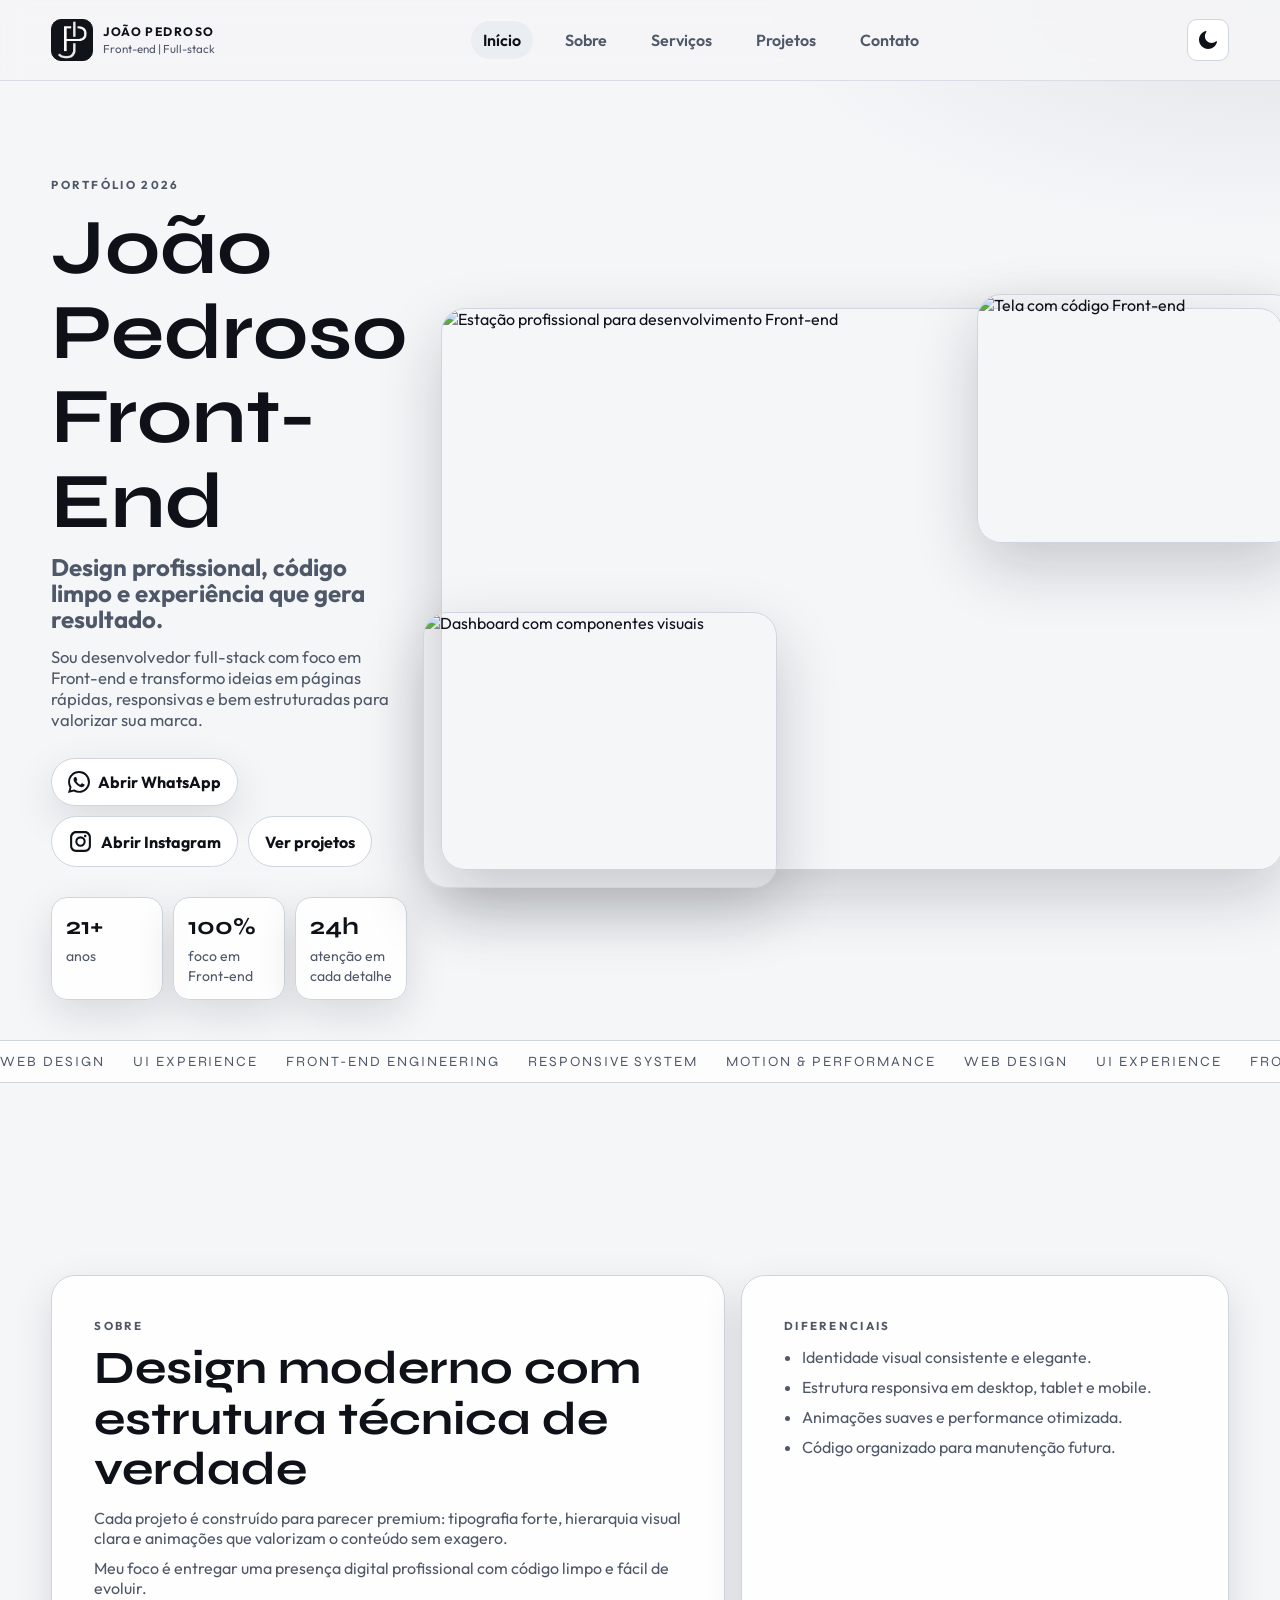
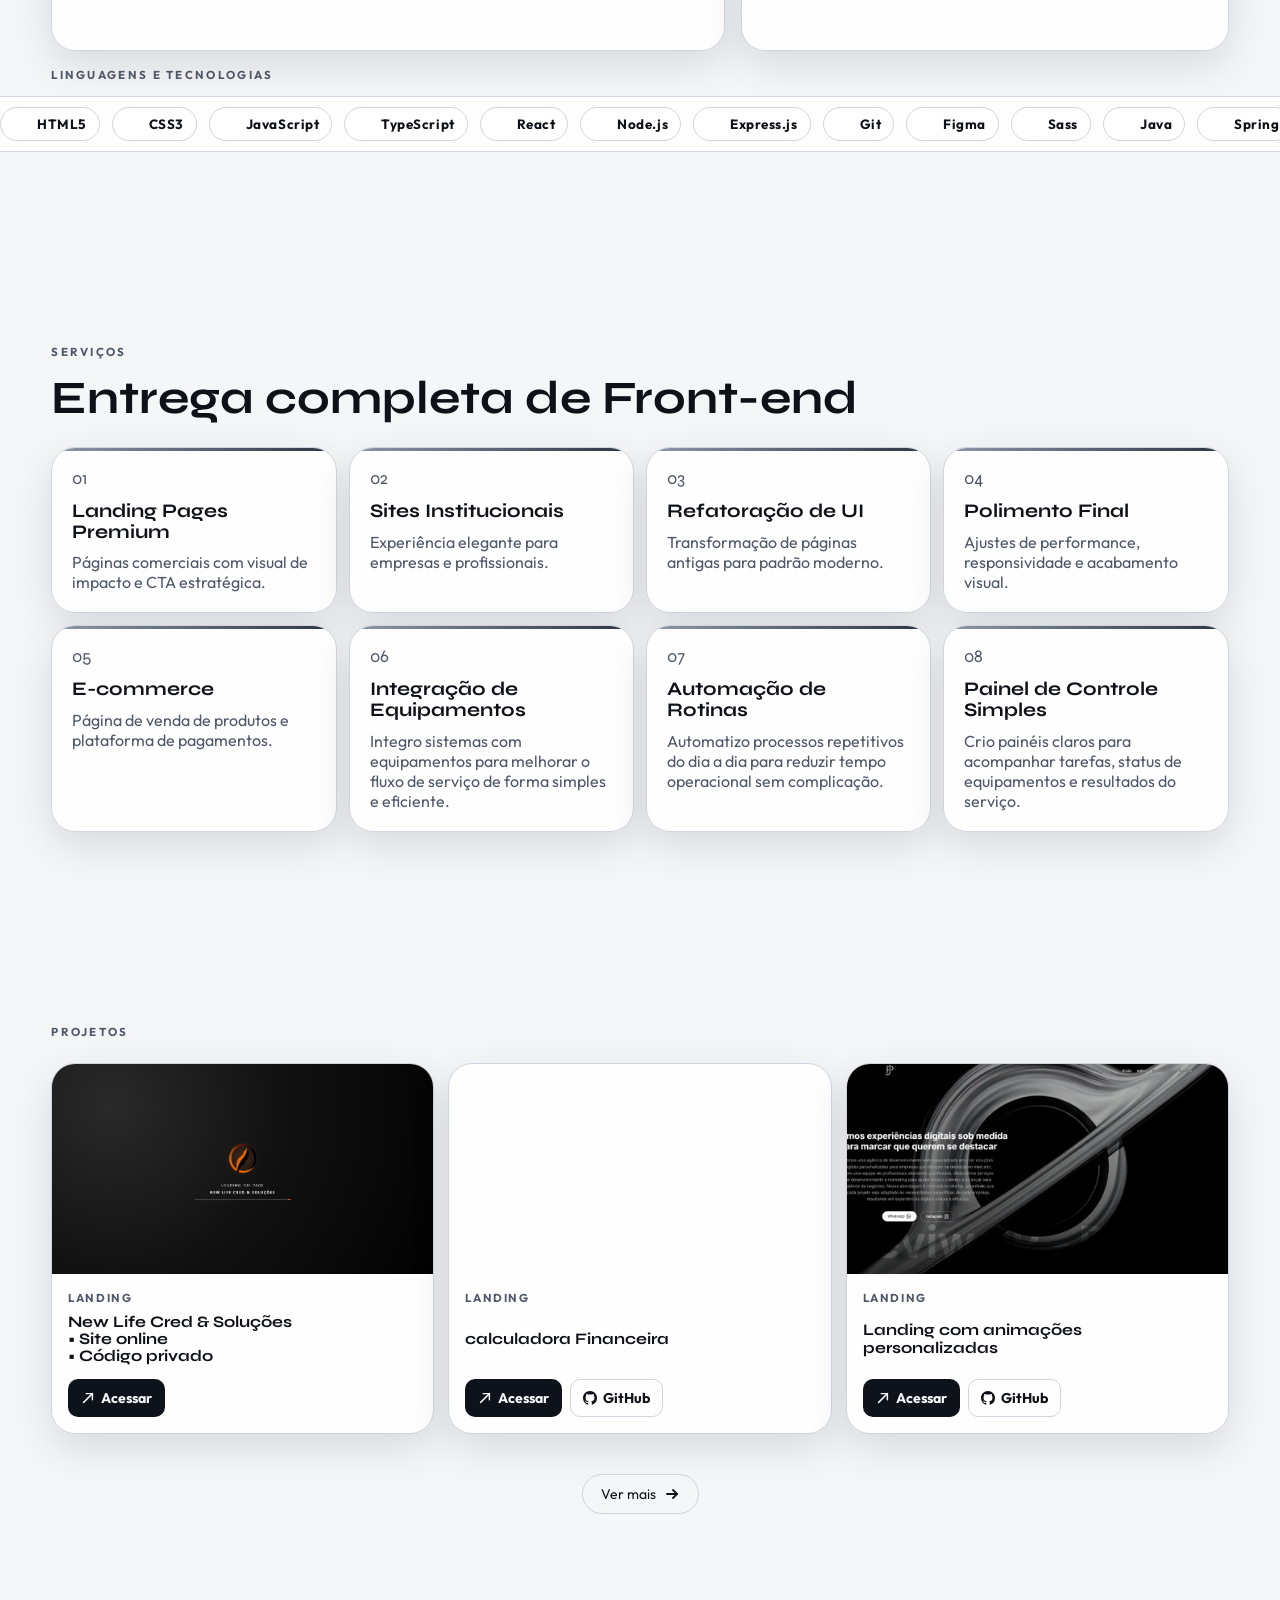
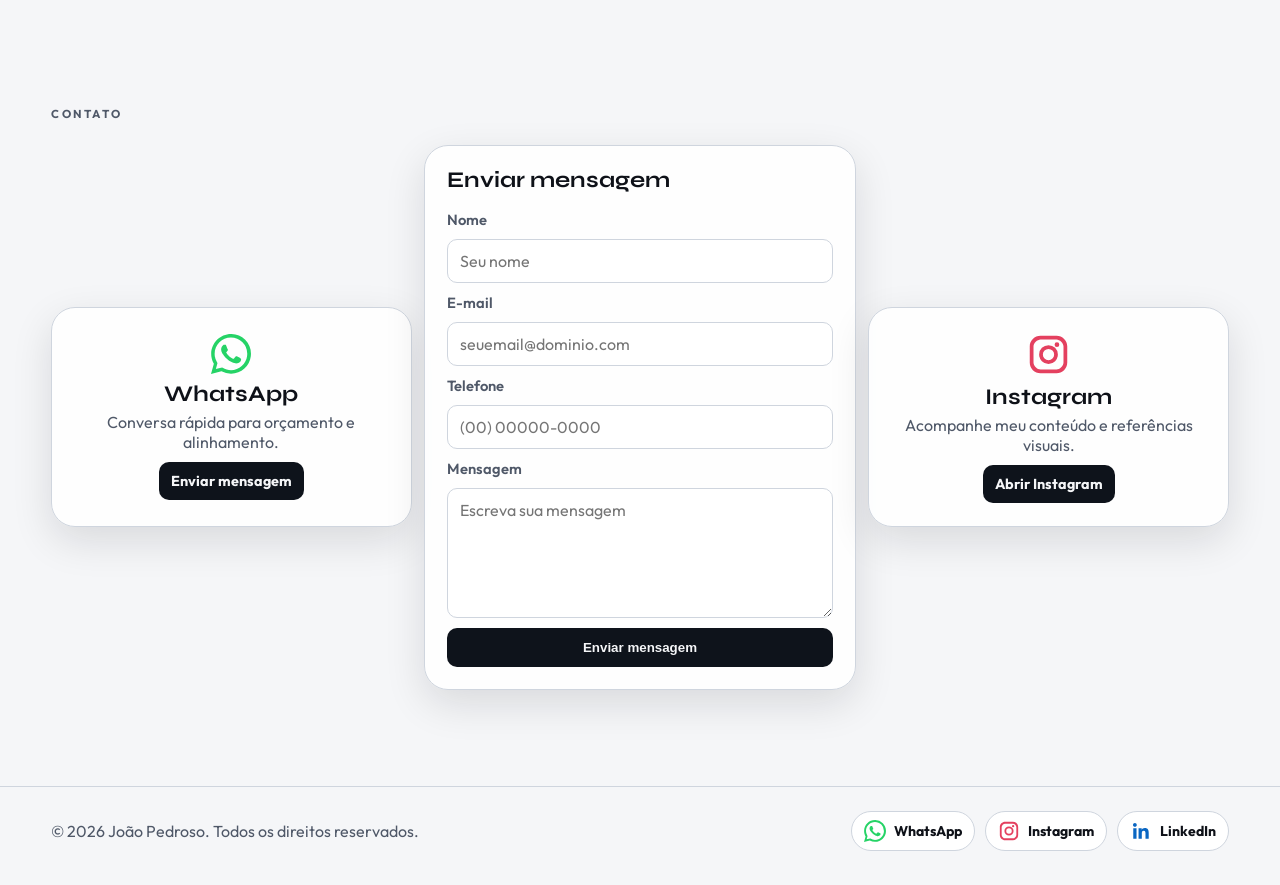
==== commit 3b56158e: "Resolve merge conflict" ====
--- a/index.html
+++ b/index.html
@@ -1,5 +1,4 @@
-<<<<<<< Updated upstream
-﻿<!DOCTYPE html>
+<!DOCTYPE html>
 <html lang="pt-BR">
 
 <head>
@@ -308,13 +307,6 @@
                   </svg>
                   <span>Acessar</span>
                 </a>
-                <a href="https://github.com/" target="_blank" rel="noopener noreferrer" class="alt">
-                  <svg aria-hidden="true" viewBox="0 0 16 16" width="14" height="14">
-                    <path fill="currentColor"
-                      d="M8 0C3.58 0 0 3.58 0 8c0 3.54 2.29 6.53 5.47 7.59.4.07.55-.17.55-.38 0-.19-.01-.82-.01-1.49-2.01.37-2.53-.49-2.69-.94-.09-.23-.48-.94-.82-1.13-.28-.15-.68-.52-.01-.53.63-.01 1.08.58 1.23.82.72 1.21 1.87.87 2.33.66.07-.52.28-.87.51-1.07-1.78-.2-3.64-.89-3.64-3.95 0-.87.31-1.59.82-2.15-.08-.2-.36-1.02.08-2.12 0 0 .67-.21 2.2.82a7.65 7.65 0 0 1 2-.27c.68 0 1.36.09 2 .27 1.53-1.04 2.2-.82 2.2-.82.44 1.1.16 1.92.08 2.12.51.56.82 1.27.82 2.15 0 3.07-1.87 3.75-3.65 3.95.29.25.54.73.54 1.48 0 1.07-.01 1.93-.01 2.2 0 .21.15.46.55.38A8.01 8.01 0 0 0 16 8c0-4.42-3.58-8-8-8z" />
-                  </svg>
-                  <span>GitHub</span>
-                </a>
               </div>
             </div>
           </article>
@@ -334,7 +326,7 @@
                   </svg>
                   <span>Acessar</span>
                 </a>
-                <a href="https://github.com/" target="_blank" rel="noopener noreferrer" class="alt">
+                <a href="https://github.com/JoaoPedroso520/Calculadora-Financeira" target="_blank" rel="noopener noreferrer" class="alt">
                   <svg aria-hidden="true" viewBox="0 0 16 16" width="14" height="14">
                     <path fill="currentColor"
                       d="M8 0C3.58 0 0 3.58 0 8c0 3.54 2.29 6.53 5.47 7.59.4.07.55-.17.55-.38 0-.19-.01-.82-.01-1.49-2.01.37-2.53-.49-2.69-.94-.09-.23-.48-.94-.82-1.13-.28-.15-.68-.52-.01-.53.63-.01 1.08.58 1.23.82.72 1.21 1.87.87 2.33.66.07-.52.28-.87.51-1.07-1.78-.2-3.64-.89-3.64-3.95 0-.87.31-1.59.82-2.15-.08-.2-.36-1.02.08-2.12 0 0 .67-.21 2.2.82a7.65 7.65 0 0 1 2-.27c.68 0 1.36.09 2 .27 1.53-1.04 2.2-.82 2.2-.82.44 1.1.16 1.92.08 2.12.51.56.82 1.27.82 2.15 0 3.07-1.87 3.75-3.65 3.95.29.25.54.73.54 1.48 0 1.07-.01 1.93-.01 2.2 0 .21.15.46.55.38A8.01 8.01 0 0 0 16 8c0-4.42-3.58-8-8-8z" />
@@ -360,7 +352,7 @@
                   </svg>
                   <span>Acessar</span>
                 </a>
-                <a href="https://github.com/" target="_blank" rel="noopener noreferrer" class="alt">
+                <a href="https://github.com/JoaoPedroso520/Perfil-JP" target="_blank" rel="noopener noreferrer" class="alt">
                   <svg aria-hidden="true" viewBox="0 0 16 16" width="14" height="14">
                     <path fill="currentColor"
                       d="M8 0C3.58 0 0 3.58 0 8c0 3.54 2.29 6.53 5.47 7.59.4.07.55-.17.55-.38 0-.19-.01-.82-.01-1.49-2.01.37-2.53-.49-2.69-.94-.09-.23-.48-.94-.82-1.13-.28-.15-.68-.52-.01-.53.63-.01 1.08.58 1.23.82.72 1.21 1.87.87 2.33.66.07-.52.28-.87.51-1.07-1.78-.2-3.64-.89-3.64-3.95 0-.87.31-1.59.82-2.15-.08-.2-.36-1.02.08-2.12 0 0 .67-.21 2.2.82a7.65 7.65 0 0 1 2-.27c.68 0 1.36.09 2 .27 1.53-1.04 2.2-.82 2.2-.82.44 1.1.16 1.92.08 2.12.51.56.82 1.27.82 2.15 0 3.07-1.87 3.75-3.65 3.95.29.25.54.73.54 1.48 0 1.07-.01 1.93-.01 2.2 0 .21.15.46.55.38A8.01 8.01 0 0 0 16 8c0-4.42-3.58-8-8-8z" />
@@ -372,7 +364,7 @@
           </article>
         </div>
       </div>
-      <!-- <div class="projects-more reveal">
+      <div class="projects-more reveal">
         <a href="projetos.html" class="btn-more">
           <span>Ver mais</span>
 
@@ -383,7 +375,7 @@
           </svg>
 
         </a>
-      </div> -->
+      </div>
     </section>
 
 
@@ -480,479 +472,3 @@
 
 </html>
 
-=======
-﻿<!DOCTYPE html>
-<html lang="pt-BR">
-
-<head>
-  <meta charset="UTF-8" />
-  <meta name="viewport" content="width=device-width, initial-scale=1.0" />
-  <title>Joao Pedroso | Portfolio Front-end</title>
-  <link rel="icon" href="img/logo-jp.png">
-  <meta name="description"
-    content="Portfolio profissional de Joao Pedroso, desenvolvedor full-stack com foco em front-end, performance, responsividade e experiencia do usuario." />
-  <meta name="robots" content="index,follow,max-image-preview:large" />
-  <meta name="author" content="Joao Pedroso" />
-  <meta name="theme-color" content="#0e131b" />
-  <meta property="og:locale" content="pt_BR" />
-  <meta property="og:type" content="website" />
-  <meta property="og:title" content="Joao Pedroso | Portfolio Front-end" />
-  <meta property="og:description" content="Portfolio profissional de Joao Pedroso com foco em front-end moderno, codigo limpo e alta performance." />
-  <meta property="og:image" content="img/logo-jp.png" />
-  <meta property="og:image:alt" content="Logo de Joao Pedroso" />
-  <meta name="twitter:card" content="summary_large_image" />
-  <meta name="twitter:title" content="Joao Pedroso | Portfolio Front-end" />
-  <meta name="twitter:description" content="Portfolio de front-end com foco em qualidade visual, performance e boas praticas." />
-  <meta name="twitter:image" content="img/logo-jp.png" />
-  <link rel="preconnect" href="https://fonts.googleapis.com" />
-  <link rel="preconnect" href="https://fonts.gstatic.com" crossorigin />
-  <link rel="preconnect" href="https://images.unsplash.com" />
-  <link rel="preconnect" href="https://cdn.simpleicons.org" />
-  <link rel="dns-prefetch" href="//images.unsplash.com" />
-  <link rel="dns-prefetch" href="//cdn.simpleicons.org" />
-  <link rel="preload" href="img/logo-jp.png" as="image" fetchpriority="high" />
-  <link
-    href="https://fonts.googleapis.com/css2?family=Syne:wght@500;700;800&family=Outfit:wght@300;400;500;600;700&display=swap"
-    rel="stylesheet" />
-  <script>
-    (function () {
-      try {
-        var savedTheme = localStorage.getItem('jp-theme');
-        var useDark = savedTheme === 'dark' || (savedTheme !== 'light' && window.matchMedia && window.matchMedia('(prefers-color-scheme: dark)').matches);
-        document.documentElement.classList.toggle('dark', useDark);
-      } catch (error) { }
-    })();
-  </script>
-  <link rel="stylesheet" href="styles.css" />
-</head>
-
-<body>
-  <div id="preload" aria-hidden="true">
-    <div class="preload-box">
-      <img class="preload-logo" src="img/logo-jp.png" alt="Logo JP">
-      <p>Loading Portfólio</p>
-      <h1>João Pedroso</h1>
-      <div class="preload-line"><span></span></div>
-    </div>
-  </div>
-
-  <div class="scroll-progress" aria-hidden="true"><span id="progressBar"></span></div>
-  <div class="bg-layer" aria-hidden="true"></div>
-
-  <header class="topbar" id="topo">
-    <div class="shell topbar-inner">
-      <a href="#home" class="brand" aria-label="Início">
-        <img src="img/logo-jp.png" alt="Logo João Pedroso" width="42" height="42" />
-        <span>
-          <strong>JOÃO PEDROSO</strong>
-          <small>Front-end | Full-stack</small>
-        </span>
-      </a>
-
-      <nav class="navbar" id="navbar" aria-label="Navegação principal">
-        <ul id="navList">
-          <li><a href="#home">Início</a></li>
-          <li><a href="#about">Sobre</a></li>
-          <li><a href="#services">Serviços</a></li>
-          <li><a href="#projects">Projetos</a></li>
-          <li><a href="#contact">Contato</a></li>
-        </ul>
-      </nav>
-
-      <div class="top-actions">
-        <button id="themeBtn" class="theme-btn" type="button" aria-label="Ativar tema escuro">
-          <svg class="icon-moon" aria-hidden="true" viewBox="0 0 312.812 312.812" width="18" height="18">
-            <path
-              d="M305.2 178.159c-3.2-.8-6.4 0-9.2 2-10.4 8.8-22.4 16-35.6 20.8-12.4 4.8-26 7.2-40.4 7.2-32.4 0-62-13.2-83.2-34.4-21.2-21.2-34.4-50.8-34.4-83.2 0-13.6 2.4-26.8 6.4-38.8 4.4-12.8 10.8-24.4 19.2-34.4 3.6-4.4 2.8-10.8-1.6-14.4-2.8-2-6-2.8-9.2-2-34 9.2-63.6 29.6-84.8 56.8-20.4 26.8-32.4 60-32.4 96 0 43.6 17.6 83.2 46.4 112s68 46.4 112 46.4c36.8 0 70.8-12.8 98-34 27.6-21.6 47.6-52.4 56-87.6 1.6-5.6-1.6-11.2-7.2-12.4z" />
-          </svg>
-          <svg class="icon-sun" aria-hidden="true" viewBox="0 0 45.16 45.16" width="18" height="18">
-            <path
-              d="M22.58 11.269c-6.237 0-11.311 5.075-11.311 11.312s5.074 11.312 11.311 11.312c6.236 0 11.311-5.074 11.311-11.312S28.816 11.269 22.58 11.269zM22.58 7.944a2.207 2.207 0 0 1-2.207-2.206V2.207a2.207 2.207 0 1 1 4.414 0v3.531a2.207 2.207 0 0 1-2.207 2.206zM22.58 37.215a2.207 2.207 0 0 0-2.207 2.207v3.53a2.207 2.207 0 1 0 4.414 0v-3.53a2.208 2.208 0 0 0-2.207-2.207zM32.928 12.231a2.208 2.208 0 0 1 0-3.121l2.497-2.497a2.207 2.207 0 1 1 3.121 3.121l-2.497 2.497a2.207 2.207 0 0 1-3.121 0zM12.231 32.93a2.205 2.205 0 0 0-3.121 0l-2.497 2.496a2.207 2.207 0 0 0 3.121 3.121l2.497-2.498a2.204 2.204 0 0 0 0-3.119zM37.215 22.58c0-1.219.988-2.207 2.207-2.207h3.531a2.207 2.207 0 1 1 0 4.413h-3.531a2.206 2.206 0 0 1-2.207-2.206zM7.944 22.58a2.207 2.207 0 0 0-2.207-2.207h-3.53a2.207 2.207 0 1 0 0 4.413h3.531a2.206 2.206 0 0 0 2.206-2.206zM32.928 32.93a2.208 2.208 0 0 1 3.121 0l2.497 2.497a2.205 2.205 0 1 1-3.121 3.12l-2.497-2.497a2.205 2.205 0 0 1 0-3.12zM12.231 12.231a2.207 2.207 0 0 0 0-3.121L9.734 6.614a2.207 2.207 0 0 0-3.121 3.12l2.497 2.497a2.205 2.205 0 0 0 3.121 0z" />
-          </svg>
-        </button>
-        <button id="menuBtn" class="menu-btn" type="button" aria-expanded="false" aria-controls="navbar"
-          aria-label="Abrir menu">
-          <span class="menu-btn__icon" aria-hidden="true">
-            <span class="menu-btn__bar"></span>
-            <span class="menu-btn__bar"></span>
-            <span class="menu-btn__bar"></span>
-          </span>
-        </button>
-      </div>
-    </div>
-  </header>
-
-  <main id="main-content">
-    <section id="home" class="hero section">
-      <div class="shell hero-layout">
-        <div class="hero-left reveal">
-          <p class="label">Portfólio 2026</p>
-          <h2>
-            João Pedroso Front-End
-            <span>Design profissional, código limpo e experiência que gera resultado.</span>
-          </h2>
-          <p class="hero-copy">Sou desenvolvedor full-stack com foco em Front-end e transformo ideias em páginas
-            rápidas, responsivas e bem estruturadas para valorizar sua marca.</p>
-
-          <div class="hero-cta">
-            <a class="action solid" href="https://wa.me/5543996877731" target="_blank" rel="noopener noreferrer">
-              <svg xmlns="http://www.w3.org/2000/svg" width="22" height="22" viewBox="0 0 24 24" fill="currentColor">
-            <path
-              d="M20.52 3.48A11.79 11.79 0 0 0 12.05 0C5.46 0 .12 5.34.12 11.93c0 2.1.55 4.16 1.6 5.98L0 24l6.27-1.64a11.9 11.9 0 0 0 5.78 1.47h.01c6.58 0 11.93-5.34 11.93-11.93 0-3.19-1.24-6.18-3.47-8.42zM12.06 21.7c-1.78 0-3.53-.48-5.06-1.39l-.36-.21-3.72.97.99-3.63-.23-.37a9.78 9.78 0 0 1-1.5-5.14c0-5.4 4.39-9.79 9.79-9.79 2.61 0 5.07 1.02 6.91 2.86a9.72 9.72 0 0 1 2.87 6.92c0 5.4-4.39 9.78-9.79 9.78zm5.37-7.33c-.29-.14-1.71-.85-1.98-.95-.27-.1-.47-.14-.67.14-.2.29-.77.95-.95 1.15-.17.2-.35.22-.64.07-.29-.14-1.23-.45-2.34-1.44-.87-.78-1.46-1.74-1.63-2.03-.17-.29-.02-.44.13-.58.13-.13.29-.35.44-.52.14-.17.19-.29.29-.49.1-.2.05-.37-.02-.52-.07-.14-.67-1.61-.92-2.21-.24-.58-.48-.5-.67-.51l-.57-.01c-.2 0-.52.07-.79.37-.27.29-1.04 1.01-1.04 2.46s1.06 2.85 1.21 3.05c.14.2 2.09 3.19 5.06 4.47.71.31 1.26.49 1.69.63.71.23 1.36.2 1.87.12.57-.09 1.71-.7 1.95-1.37.24-.67.24-1.24.17-1.37-.07-.12-.27-.2-.56-.34z" />
-          </svg>
-              <span>Abrir WhatsApp</span>
-            </a>
-            <a class="action soft" href="https://instagram.com/joao_pedroso_15" target="_blank"
-              rel="noopener noreferrer">
-              <svg xmlns="http://www.w3.org/2000/svg" width="25" height="25" viewBox="0 0 24 24" fill="currentColor">
-            <path
-              d="M7.75 2C4.57 2 2 4.57 2 7.75v8.5C2 19.43 4.57 22 7.75 22h8.5C19.43 22 22 19.43 22 16.25v-8.5C22 4.57 19.43 2 16.25 2h-8.5zm0 2h8.5C18.01 4 20 5.99 20 7.75v8.5c0 1.76-1.99 3.75-3.75 3.75h-8.5C5.99 20 4 18.01 4 16.25v-8.5C4 5.99 5.99 4 7.75 4zm8.75 1.5a1.25 1.25 0 1 0 0 2.5 1.25 1.25 0 0 0 0-2.5zM12 7a5 5 0 1 0 0 10 5 5 0 0 0 0-10zm0 2a3 3 0 1 1 0 6 3 3 0 0 1 0-6z" />
-          </svg>
-              <span>Abrir Instagram</span>
-            </a>
-            <a class="action soft" href="#projects">Ver projetos</a>
-          </div>
-
-          <div class="kpi-row">
-            <article class="kpi reveal delay-1">
-              <strong data-counter="21" data-suffix="+">0</strong>
-              <span>anos</span>
-            </article>
-            <article class="kpi reveal delay-2">
-              <strong data-counter="100" data-suffix="%">0</strong>
-              <span>foco em Front-end</span>
-            </article>
-            <article class="kpi reveal delay-3">
-              <strong data-counter="24" data-suffix="h">0</strong>
-              <span>atenção em cada detalhe</span>
-            </article>
-          </div>
-        </div>
-
-        <div class="hero-right reveal delay-1">
-          <figure class="frame frame-main">
-            <img src="https://images.unsplash.com/photo-1518773553398-650c184e0bb3?auto=format&fit=crop&w=1500&q=80"
-              alt="Estação profissional para desenvolvimento Front-end" width="1500" height="1000"
-              fetchpriority="high" />
-          </figure>
-          <figure class="frame frame-top">
-            <img src="https://images.unsplash.com/photo-1461749280684-dccba630e2f6?auto=format&fit=crop&w=900&q=80"
-              alt="Tela com código Front-end" width="900" height="700" loading="lazy" />
-          </figure>
-          <figure class="frame frame-bottom">
-            <img src="https://images.unsplash.com/photo-1558655146-d09347e92766?auto=format&fit=crop&w=900&q=80"
-              alt="Dashboard com componentes visuais" width="900" height="700" loading="lazy" />
-          </figure>
-        </div>
-      </div>
-
-      <div class="ticker reveal">
-        <div class="track" data-track>
-          <span>WEB DESIGN</span>
-          <span>UI EXPERIENCE</span>
-          <span>FRONT-END ENGINEERING</span>
-          <span>RESPONSIVE SYSTEM</span>
-          <span>MOTION & PERFORMANCE</span>
-        </div>
-      </div>
-    </section>
-
-    <section id="about" class="section">
-      <div class="shell about-layout">
-        <article class="about-card reveal">
-          <p class="label">Sobre</p>
-          <h3>Design moderno com estrutura técnica de verdade</h3>
-          <p>Cada projeto é construído para parecer premium: tipografia forte, hierarquia visual clara e animações que
-            valorizam o conteúdo sem exagero.</p>
-          <p>Meu foco é entregar uma presença digital profissional com código limpo e fácil de evoluir.</p>
-        </article>
-
-        <article class="highlight-card reveal delay-1">
-          <p class="label">Diferenciais</p>
-          <ul>
-            <li>Identidade visual consistente e elegante.</li>
-            <li>Estrutura responsiva em desktop, tablet e mobile.</li>
-            <li>Animações suaves e performance otimizada.</li>
-            <li>Código organizado para manutenção futura.</li>
-          </ul>
-        </article>
-      </div>
-
-      <div class="shell about-tech-loop reveal delay-2">
-        <p class="label">Linguagens e tecnologias</p>
-      </div>
-
-      <div class="ticker tech-ticker reveal delay-2">
-        <div class="track track-tech" data-track data-speed="82" data-min-duration="16">
-          <span class="tech-chip"><img src="https://cdn.simpleicons.org/html5/E34F26" alt="HTML5" width="16" height="16"
-              loading="lazy" />HTML5</span>
-          <span class="tech-chip"><img src="https://cdn.simpleicons.org/css/1572B6" alt="CSS3" width="16" height="16"
-              loading="lazy" />CSS3</span>
-          <span class="tech-chip"><img src="https://cdn.simpleicons.org/javascript/F7DF1E" alt="JavaScript" width="16"
-              height="16" loading="lazy" />JavaScript</span>
-          <span class="tech-chip"><img src="https://cdn.simpleicons.org/typescript/3178C6" alt="TypeScript" width="16"
-              height="16" loading="lazy" />TypeScript</span>
-          <span class="tech-chip"><img src="https://cdn.simpleicons.org/react/61DAFB" alt="React" width="16" height="16"
-              loading="lazy" />React</span>
-          <span class="tech-chip"><img src="https://cdn.simpleicons.org/node.js/5FA04E" alt="Node.js" width="16"
-              height="16" loading="lazy" />Node.js</span>
-          <span class="tech-chip"><img src="https://cdn.simpleicons.org/express/white" alt="Express.js" width="16"
-              height="16" loading="lazy" />Express.js</span>
-          <span class="tech-chip"><img src="https://cdn.simpleicons.org/git/F05032" alt="Git" width="16" height="16"
-              loading="lazy" />Git</span>
-          <span class="tech-chip"><img src="https://cdn.simpleicons.org/figma/F24E1E" alt="Figma" width="16" height="16"
-              loading="lazy" />Figma</span>
-          <span class="tech-chip"><img src="https://cdn.simpleicons.org/sass/CC6699" alt="Sass" width="16" height="16"
-              loading="lazy" />Sass</span>
-          <span class="tech-chip"><img src="https://cdn.jsdelivr.net/gh/devicons/devicon/icons/java/java-original.svg" alt="Java" width="16" height="16"
-              loading="lazy" />Java</span>
-          <span class="tech-chip"><img src="https://cdn.simpleicons.org/spring" alt="Java" width="16" height="16"
-              loading="lazy" />Spring</span>
-          <span class="tech-chip"><img src="https://cdn.simpleicons.org/python/3776AB" alt="Python" width="16"
-              height="16" loading="lazy" />Python</span>
-        </div>
-      </div>
-    </section>
-
-    <section id="services" class="section">
-      <div class="shell">
-        <div class="section-head reveal">
-          <p class="label">Serviços</p>
-          <h3>Entrega completa de Front-end</h3>
-        </div>
-
-        <div class="service-board">
-          <article class="service-item reveal">
-            <span>01</span>
-            <h4>Landing Pages Premium</h4>
-            <p>Páginas comerciais com visual de impacto e CTA estratégica.</p>
-          </article>
-          <article class="service-item reveal delay-1">
-            <span>02</span>
-            <h4>Sites Institucionais</h4>
-            <p>Experiência elegante para empresas e profissionais.</p>
-          </article>
-          <article class="service-item reveal delay-2">
-            <span>03</span>
-            <h4>Refatoração de UI</h4>
-            <p>Transformação de páginas antigas para padrão moderno.</p>
-          </article>
-          <article class="service-item reveal delay-3">
-            <span>04</span>
-            <h4>Polimento Final</h4>
-            <p>Ajustes de performance, responsividade e acabamento visual.</p>
-          </article>
-          <article class="service-item reveal delay-5">
-            <span>05</span>
-            <h4>E-commerce</h4>
-            <p>Página de venda de produtos e plataforma de pagamentos.</p>
-          </article>
-          <article class="service-item reveal delay-6">
-            <span>06</span>
-            <h4>Integração de Equipamentos</h4>
-            <p>Integro sistemas com equipamentos para melhorar o fluxo de serviço de forma simples e eficiente.</p>
-          </article>
-          <article class="service-item reveal delay-7">
-            <span>07</span>
-            <h4>Automação de Rotinas</h4>
-            <p>Automatizo processos repetitivos do dia a dia para reduzir tempo operacional sem complicação.</p>
-          </article>
-          <article class="service-item reveal delay-8">
-            <span>08</span>
-            <h4>Painel de Controle Simples</h4>
-            <p>Crio painéis claros para acompanhar tarefas, status de equipamentos e resultados do serviço.</p>
-          </article>
-        </div>
-      </div>
-    </section>
-
-    <section id="projects" class="section">
-      <div class="shell">
-        <div class="section-head reveal">
-          <p class="label">Projetos</p>
-        </div>
-
-        <div class="project-mosaic">
-          <article class="project reveal">
-            <img src="img/tela1.png" alt="Projeto de landing page moderna" width="1400" height="920" loading="lazy" />
-            <div class="project-body">
-              <p>Landing</p>
-              <h4>New Life Cred & Soluções
-                <br>• Site online
-                <br>• Código privado
-              </h4>
-              <div class="project-actions">
-                <a href="https://newlifecredsolucoes.netlify.app/" target="_blank" rel="noopener noreferrer">
-                  <svg aria-hidden="true" viewBox="0 0 16 16" width="14" height="14" fill="none" stroke="currentColor"
-                    stroke-width="1.7" stroke-linecap="round" stroke-linejoin="round">
-                    <path d="M6 3h7v7" />
-                    <path d="M13 3L3 13" />
-                  </svg>
-                  <span>Acessar</span>
-                </a>
-              </div>
-            </div>
-          </article>
-
-          <article class="project reveal delay-1">
-            <img src="img/tela2.png" alt="Projeto de calculadora" width="1200" height="860" loading="lazy" />
-            <div class="project-body">
-              <p>Landing</p>
-              <h4>calculadora Financeira</h4>
-              <div class="project-actions">
-                <a href="https://calculadoras-financeiras-joaopedroso.netlify.app/" target="_blank"
-                  rel="noopener noreferrer">
-                  <svg aria-hidden="true" viewBox="0 0 16 16" width="14" height="14" fill="none" stroke="currentColor"
-                    stroke-width="1.7" stroke-linecap="round" stroke-linejoin="round">
-                    <path d="M6 3h7v7" />
-                    <path d="M13 3L3 13" />
-                  </svg>
-                  <span>Acessar</span>
-                </a>
-                <a href="https://github.com/JoaoPedroso520/Calculadora-Financeira" target="_blank" rel="noopener noreferrer" class="alt">
-                  <svg aria-hidden="true" viewBox="0 0 16 16" width="14" height="14">
-                    <path fill="currentColor"
-                      d="M8 0C3.58 0 0 3.58 0 8c0 3.54 2.29 6.53 5.47 7.59.4.07.55-.17.55-.38 0-.19-.01-.82-.01-1.49-2.01.37-2.53-.49-2.69-.94-.09-.23-.48-.94-.82-1.13-.28-.15-.68-.52-.01-.53.63-.01 1.08.58 1.23.82.72 1.21 1.87.87 2.33.66.07-.52.28-.87.51-1.07-1.78-.2-3.64-.89-3.64-3.95 0-.87.31-1.59.82-2.15-.08-.2-.36-1.02.08-2.12 0 0 .67-.21 2.2.82a7.65 7.65 0 0 1 2-.27c.68 0 1.36.09 2 .27 1.53-1.04 2.2-.82 2.2-.82.44 1.1.16 1.92.08 2.12.51.56.82 1.27.82 2.15 0 3.07-1.87 3.75-3.65 3.95.29.25.54.73.54 1.48 0 1.07-.01 1.93-.01 2.2 0 .21.15.46.55.38A8.01 8.01 0 0 0 16 8c0-4.42-3.58-8-8-8z" />
-                  </svg>
-                  <span>GitHub</span>
-                </a>
-              </div>
-            </div>
-          </article>
-
-          <article class="project reveal delay-2 project-placeholder-card">
-            <img src="img/tela3.png" alt="Projeto de landing com animações personalizadas" width="1200" height="860"
-              loading="lazy" />
-            <div class="project-body">
-              <p>Landing</p>
-              <h4>Landing com animações personalizadas</h4>
-              <div class="project-actions">
-                <a href="https://perfil-jp.netlify.app/" target="_blank" rel="noopener noreferrer">
-                  <svg aria-hidden="true" viewBox="0 0 16 16" width="14" height="14" fill="none" stroke="currentColor"
-                    stroke-width="1.7" stroke-linecap="round" stroke-linejoin="round">
-                    <path d="M6 3h7v7" />
-                    <path d="M13 3L3 13" />
-                  </svg>
-                  <span>Acessar</span>
-                </a>
-                <a href="https://github.com/JoaoPedroso520/Perfil-JP" target="_blank" rel="noopener noreferrer" class="alt">
-                  <svg aria-hidden="true" viewBox="0 0 16 16" width="14" height="14">
-                    <path fill="currentColor"
-                      d="M8 0C3.58 0 0 3.58 0 8c0 3.54 2.29 6.53 5.47 7.59.4.07.55-.17.55-.38 0-.19-.01-.82-.01-1.49-2.01.37-2.53-.49-2.69-.94-.09-.23-.48-.94-.82-1.13-.28-.15-.68-.52-.01-.53.63-.01 1.08.58 1.23.82.72 1.21 1.87.87 2.33.66.07-.52.28-.87.51-1.07-1.78-.2-3.64-.89-3.64-3.95 0-.87.31-1.59.82-2.15-.08-.2-.36-1.02.08-2.12 0 0 .67-.21 2.2.82a7.65 7.65 0 0 1 2-.27c.68 0 1.36.09 2 .27 1.53-1.04 2.2-.82 2.2-.82.44 1.1.16 1.92.08 2.12.51.56.82 1.27.82 2.15 0 3.07-1.87 3.75-3.65 3.95.29.25.54.73.54 1.48 0 1.07-.01 1.93-.01 2.2 0 .21.15.46.55.38A8.01 8.01 0 0 0 16 8c0-4.42-3.58-8-8-8z" />
-                  </svg>
-                  <span>GitHub</span>
-                </a>
-              </div>
-            </div>
-          </article>
-        </div>
-      </div>
-      <div class="projects-more reveal">
-        <a href="projetos.html" class="btn-more">
-          <span>Ver mais</span>
-
-          <svg viewBox="0 0 16 16" width="16" height="16" fill="none" stroke="currentColor" stroke-width="1.8"
-            stroke-linecap="round" stroke-linejoin="round">
-            <path d="M3 8h10" />
-            <path d="M9 4l4 4-4 4" />
-          </svg>
-
-        </a>
-      </div>
-    </section>
-
-
-    <section id="contact" class="section">
-      <div class="shell">
-        <div class="section-head reveal">
-          <p class="label">Contato</p>
-        </div>
-
-        <div class="contact-layout">
-          <article class="contact-card contact-card-compact whatsapp reveal">
-            <svg xmlns="http://www.w3.org/2000/svg" width="40" height="40" viewBox="0 0 24 24" fill="currentColor">
-            <path
-              d="M20.52 3.48A11.79 11.79 0 0 0 12.05 0C5.46 0 .12 5.34.12 11.93c0 2.1.55 4.16 1.6 5.98L0 24l6.27-1.64a11.9 11.9 0 0 0 5.78 1.47h.01c6.58 0 11.93-5.34 11.93-11.93 0-3.19-1.24-6.18-3.47-8.42zM12.06 21.7c-1.78 0-3.53-.48-5.06-1.39l-.36-.21-3.72.97.99-3.63-.23-.37a9.78 9.78 0 0 1-1.5-5.14c0-5.4 4.39-9.79 9.79-9.79 2.61 0 5.07 1.02 6.91 2.86a9.72 9.72 0 0 1 2.87 6.92c0 5.4-4.39 9.78-9.79 9.78zm5.37-7.33c-.29-.14-1.71-.85-1.98-.95-.27-.1-.47-.14-.67.14-.2.29-.77.95-.95 1.15-.17.2-.35.22-.64.07-.29-.14-1.23-.45-2.34-1.44-.87-.78-1.46-1.74-1.63-2.03-.17-.29-.02-.44.13-.58.13-.13.29-.35.44-.52.14-.17.19-.29.29-.49.1-.2.05-.37-.02-.52-.07-.14-.67-1.61-.92-2.21-.24-.58-.48-.5-.67-.51l-.57-.01c-.2 0-.52.07-.79.37-.27.29-1.04 1.01-1.04 2.46s1.06 2.85 1.21 3.05c.14.2 2.09 3.19 5.06 4.47.71.31 1.26.49 1.69.63.71.23 1.36.2 1.87.12.57-.09 1.71-.7 1.95-1.37.24-.67.24-1.24.17-1.37-.07-.12-.27-.2-.56-.34z" />
-          </svg>
-            <h4>WhatsApp</h4>
-            <p>Conversa rápida para orçamento e alinhamento.</p>
-            <a href="https://wa.me/5543996877731" target="_blank" rel="noopener noreferrer">Enviar mensagem</a>
-          </article>
-
-          <form id="contactForm" class="contact-form reveal delay-2"
-            action="https://formsubmit.co/joaoclaudiocaleffipedroso520@gmail.com" method="POST">
-            <input type="hidden" name="_captcha" value="false" />
-            <input type="hidden" name="_subject" value="Novo contato via portfolio" />
-            <input type="hidden" name="_template" value="table" />
-            <input type="text" name="_honey" tabindex="-1" autocomplete="off" aria-hidden="true"
-              style="position:absolute;left:-9999px" />
-            <h4>Enviar mensagem</h4>
-
-            <label for="name">Nome</label>
-            <input id="name" name="name" type="text" placeholder="Seu nome" autocomplete="name" required />
-
-            <label for="email">E-mail</label>
-            <input id="email" name="email" type="email" placeholder="seuemail@dominio.com" autocomplete="email" required />
-
-            <label for="telefone">Telefone</label>
-            <input id="telefone" name="telefone" type="tel" placeholder="(00) 00000-0000" autocomplete="tel" inputmode="tel" required />
-
-            <label for="message">Mensagem</label>
-            <textarea id="message" name="message" rows="5" placeholder="Escreva sua mensagem" autocomplete="off" required></textarea>
-
-            <button type="submit">Enviar mensagem</button>
-            <p id="formMessage" aria-live="polite" aria-atomic="true" role="status" hidden></p>
-          </form>
-          <article class="contact-card contact-card-compact instagram reveal delay-1">
-            <svg xmlns="http://www.w3.org/2000/svg" width="45" height="45" viewBox="0 0 24 24" fill="currentColor">
-              <path
-                d="M7.75 2C4.57 2 2 4.57 2 7.75v8.5C2 19.43 4.57 22 7.75 22h8.5C19.43 22 22 19.43 22 16.25v-8.5C22 4.57 19.43 2 16.25 2h-8.5zm0 2h8.5C18.01 4 20 5.99 20 7.75v8.5c0 1.76-1.99 3.75-3.75 3.75h-8.5C5.99 20 4 18.01 4 16.25v-8.5C4 5.99 5.99 4 7.75 4zm8.75 1.5a1.25 1.25 0 1 0 0 2.5 1.25 1.25 0 0 0 0-2.5zM12 7a5 5 0 1 0 0 10 5 5 0 0 0 0-10zm0 2a3 3 0 1 1 0 6 3 3 0 0 1 0-6z" />
-            </svg>
-            <h4>Instagram</h4>
-            <p>Acompanhe meu conteúdo e referências visuais.</p>
-            <a href="https://instagram.com/joao_pedroso_15" target="_blank" rel="noopener noreferrer">
-              Abrir Instagram
-            </a>
-          </article>
-        </div>
-      </div>
-    </section>
-  </main>
-
-  <footer class="footer">
-    <div class="shell footer-inner">
-      <p>&copy; <span id="year"></span> João Pedroso. Todos os direitos reservados.</p>
-      <div class="footer-links">
-        <a href="https://wa.me/5543996877731" target="_blank" rel="noopener noreferrer">
-          <svg xmlns="http://www.w3.org/2000/svg" width="22" height="22" viewBox="0 0 24 24" fill="#25D366">
-            <path
-              d="M20.52 3.48A11.79 11.79 0 0 0 12.05 0C5.46 0 .12 5.34.12 11.93c0 2.1.55 4.16 1.6 5.98L0 24l6.27-1.64a11.9 11.9 0 0 0 5.78 1.47h.01c6.58 0 11.93-5.34 11.93-11.93 0-3.19-1.24-6.18-3.47-8.42zM12.06 21.7c-1.78 0-3.53-.48-5.06-1.39l-.36-.21-3.72.97.99-3.63-.23-.37a9.78 9.78 0 0 1-1.5-5.14c0-5.4 4.39-9.79 9.79-9.79 2.61 0 5.07 1.02 6.91 2.86a9.72 9.72 0 0 1 2.87 6.92c0 5.4-4.39 9.78-9.79 9.78zm5.37-7.33c-.29-.14-1.71-.85-1.98-.95-.27-.1-.47-.14-.67.14-.2.29-.77.95-.95 1.15-.17.2-.35.22-.64.07-.29-.14-1.23-.45-2.34-1.44-.87-.78-1.46-1.74-1.63-2.03-.17-.29-.02-.44.13-.58.13-.13.29-.35.44-.52.14-.17.19-.29.29-.49.1-.2.05-.37-.02-.52-.07-.14-.67-1.61-.92-2.21-.24-.58-.48-.5-.67-.51l-.57-.01c-.2 0-.52.07-.79.37-.27.29-1.04 1.01-1.04 2.46s1.06 2.85 1.21 3.05c.14.2 2.09 3.19 5.06 4.47.71.31 1.26.49 1.69.63.71.23 1.36.2 1.87.12.57-.09 1.71-.7 1.95-1.37.24-.67.24-1.24.17-1.37-.07-.12-.27-.2-.56-.34z" />
-          </svg>
-          <span>WhatsApp</span>
-        </a>
-
-        <a href="https://instagram.com/joao_pedroso_15" target="_blank" rel="noopener noreferrer">
-          <svg xmlns="http://www.w3.org/2000/svg" width="22" height="22" viewBox="0 0 24 24" fill="#E4405F">
-            <path
-              d="M7.75 2C4.57 2 2 4.57 2 7.75v8.5C2 19.43 4.57 22 7.75 22h8.5C19.43 22 22 19.43 22 16.25v-8.5C22 4.57 19.43 2 16.25 2h-8.5zm0 2h8.5C18.01 4 20 5.99 20 7.75v8.5c0 1.76-1.99 3.75-3.75 3.75h-8.5C5.99 20 4 18.01 4 16.25v-8.5C4 5.99 5.99 4 7.75 4zm8.75 1.5a1.25 1.25 0 1 0 0 2.5 1.25 1.25 0 0 0 0-2.5zM12 7a5 5 0 1 0 0 10 5 5 0 0 0 0-10zm0 2a3 3 0 1 1 0 6 3 3 0 0 1 0-6z" />
-          </svg>
-          <span>Instagram</span>
-        </a>
-
-        <a href="https://www.linkedin.com/in/joão-pedroso-" target="_blank" rel="noopener noreferrer">
-          <svg xmlns="http://www.w3.org/2000/svg" width="22" height="22" viewBox="0 0 24 24" fill="#0A66C2">
-            <path
-              d="M20.447 20.452H16.9V14.84c0-1.337-.025-3.06-1.865-3.06-1.868 0-2.154 1.459-2.154 2.967v5.705H9.337V9h3.4v1.561h.049c.474-.9 1.635-1.849 3.364-1.849 3.597 0 4.26 2.368 4.26 5.455v6.285zM5.337 7.433c-1.144 0-2.068-.927-2.068-2.07 0-1.144.924-2.069 2.068-2.069 1.143 0 2.068.925 2.068 2.069 0 1.143-.925 2.07-2.068 2.07zM7.119 20.452H3.555V9h3.564v11.452z" />
-          </svg>
-          <span>LinkedIn</span>
-        </a>
-      </div>
-    </div>
-  </footer>
-
-  <script src="script.js" defer></script>
-</body>
-
-</html>
-
->>>>>>> Stashed changes
